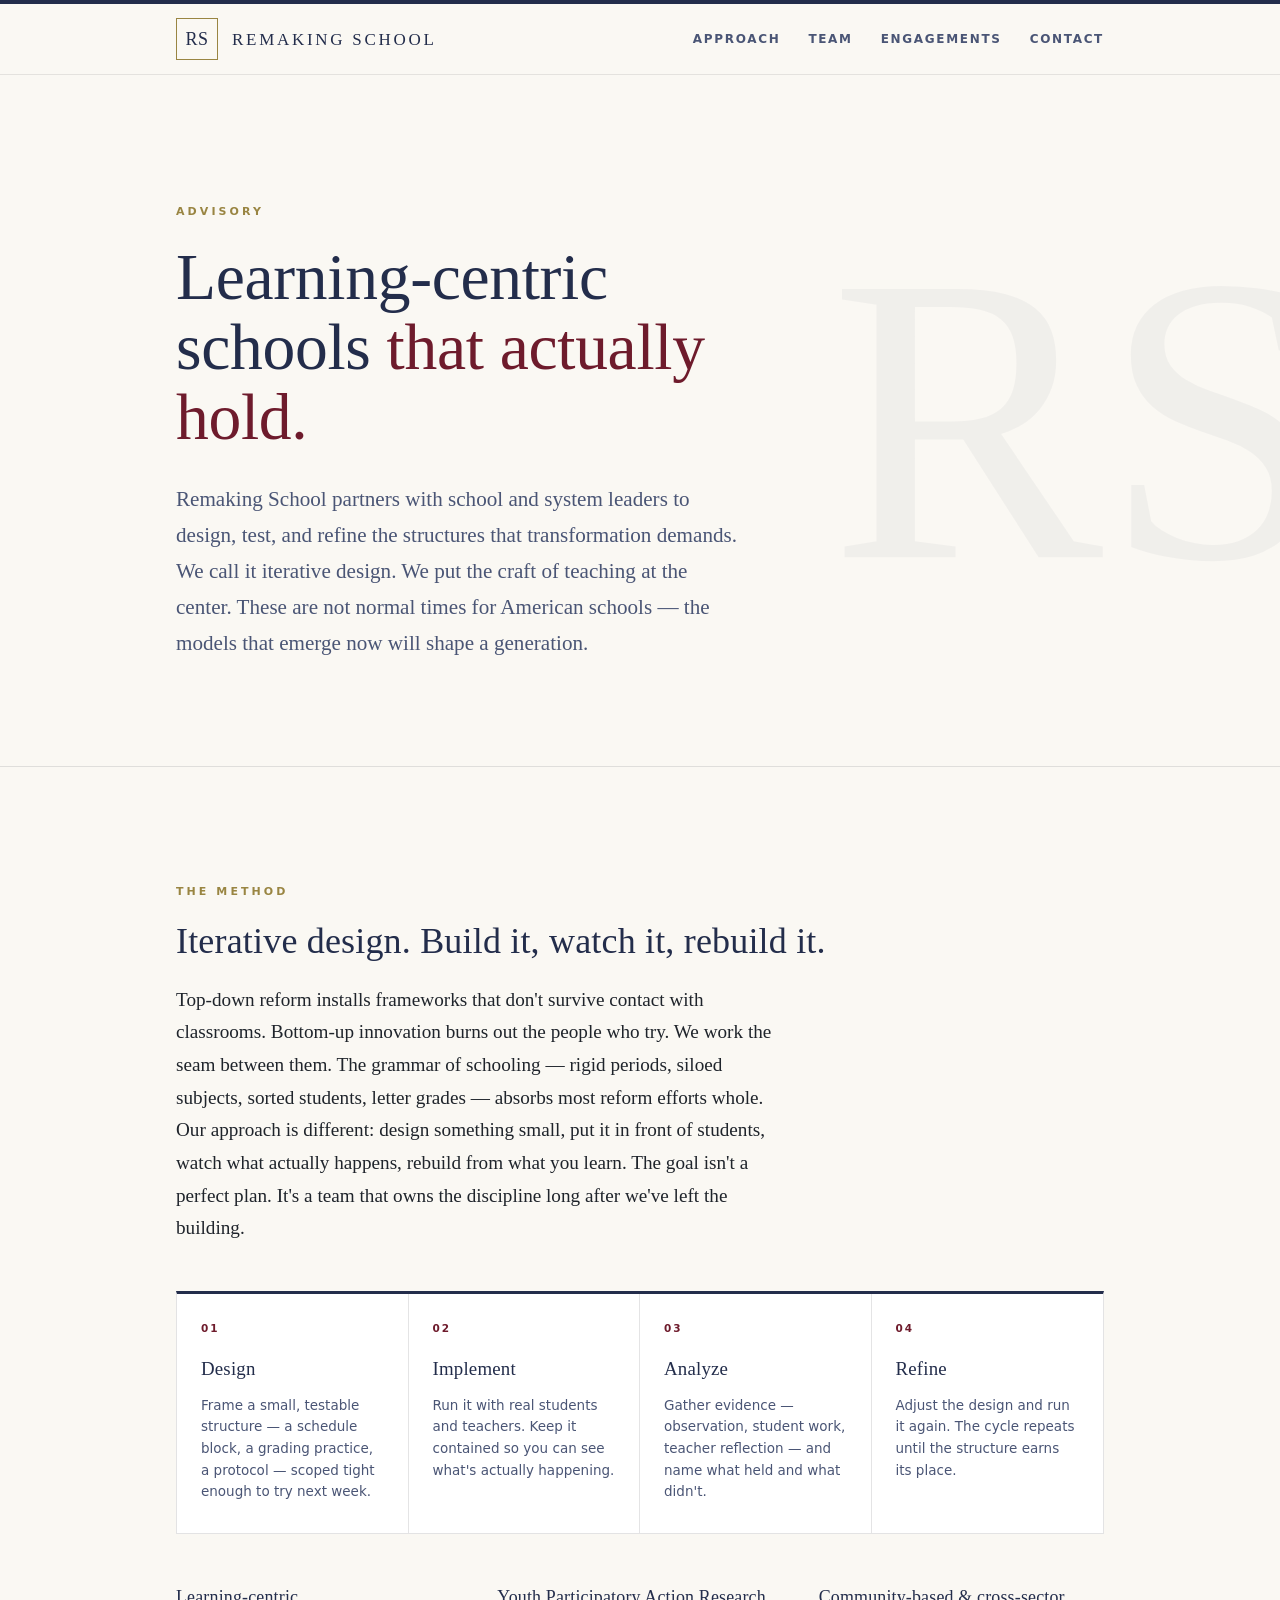
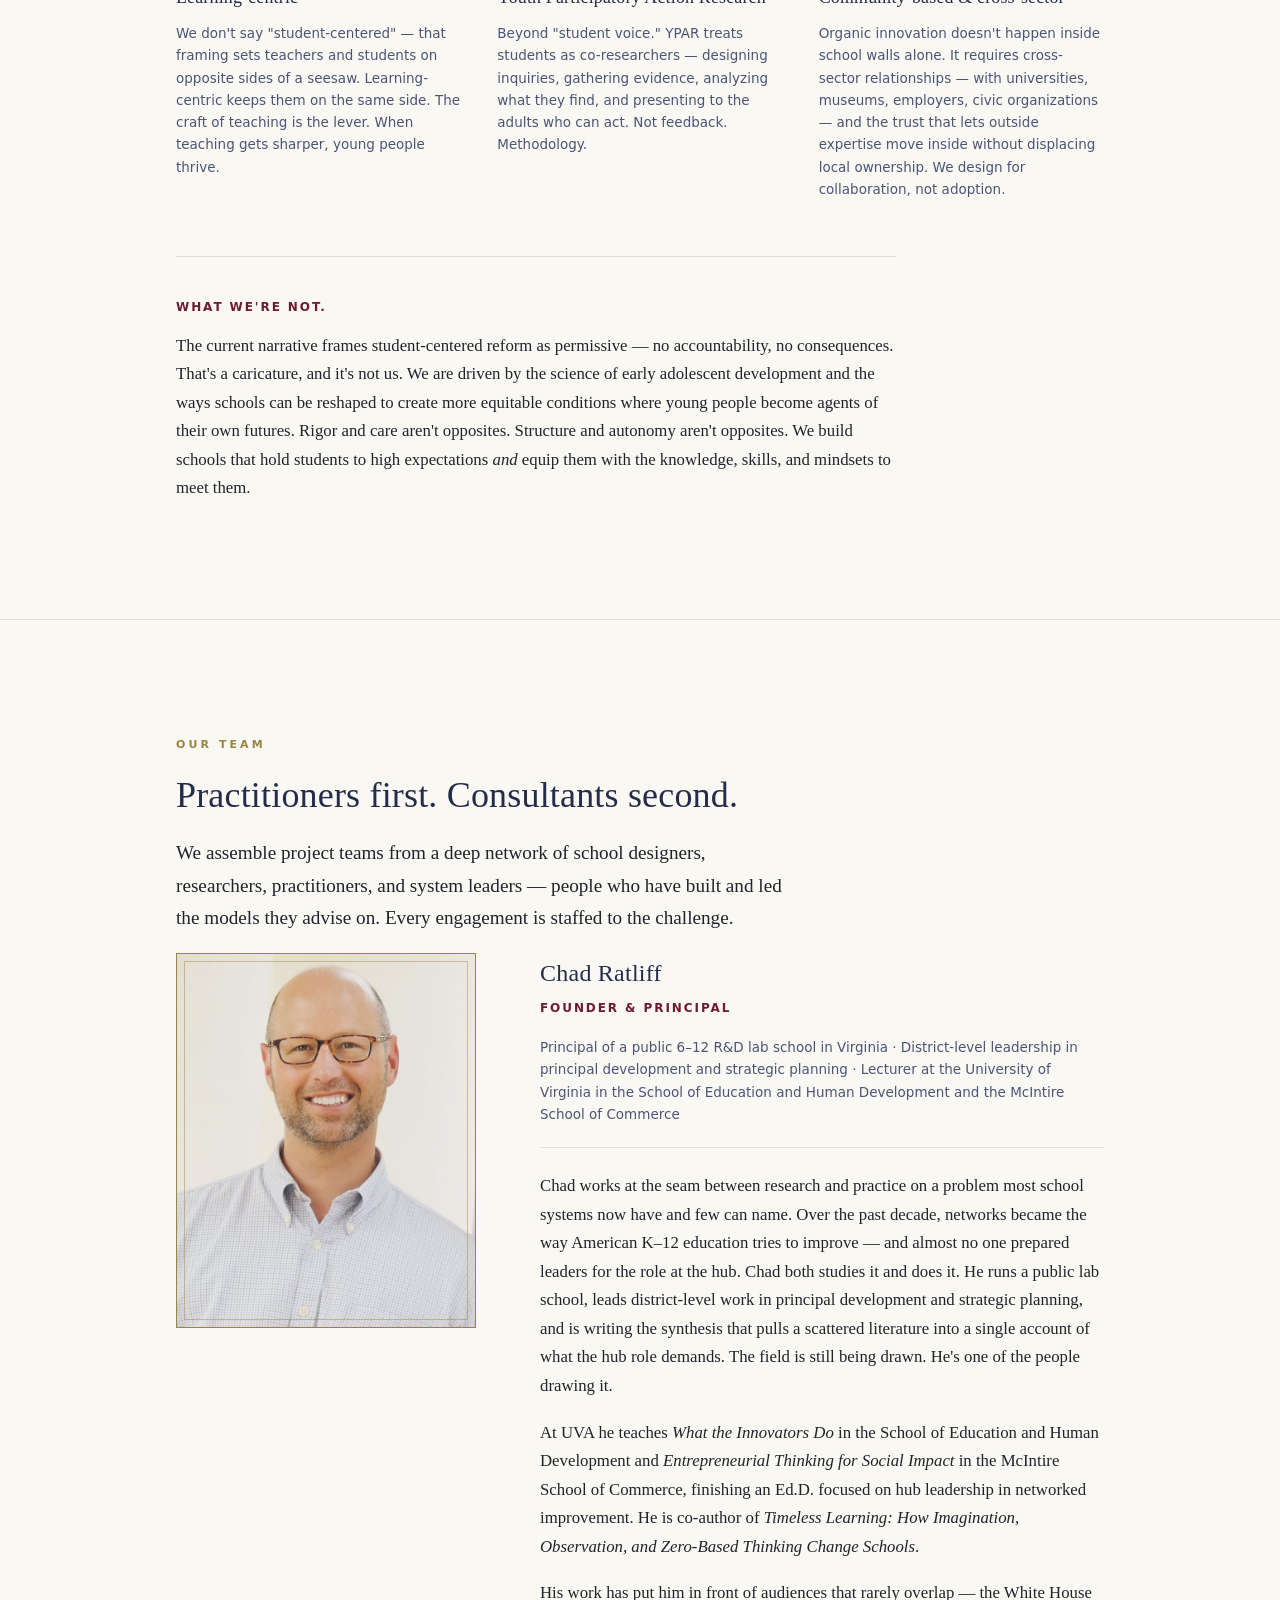
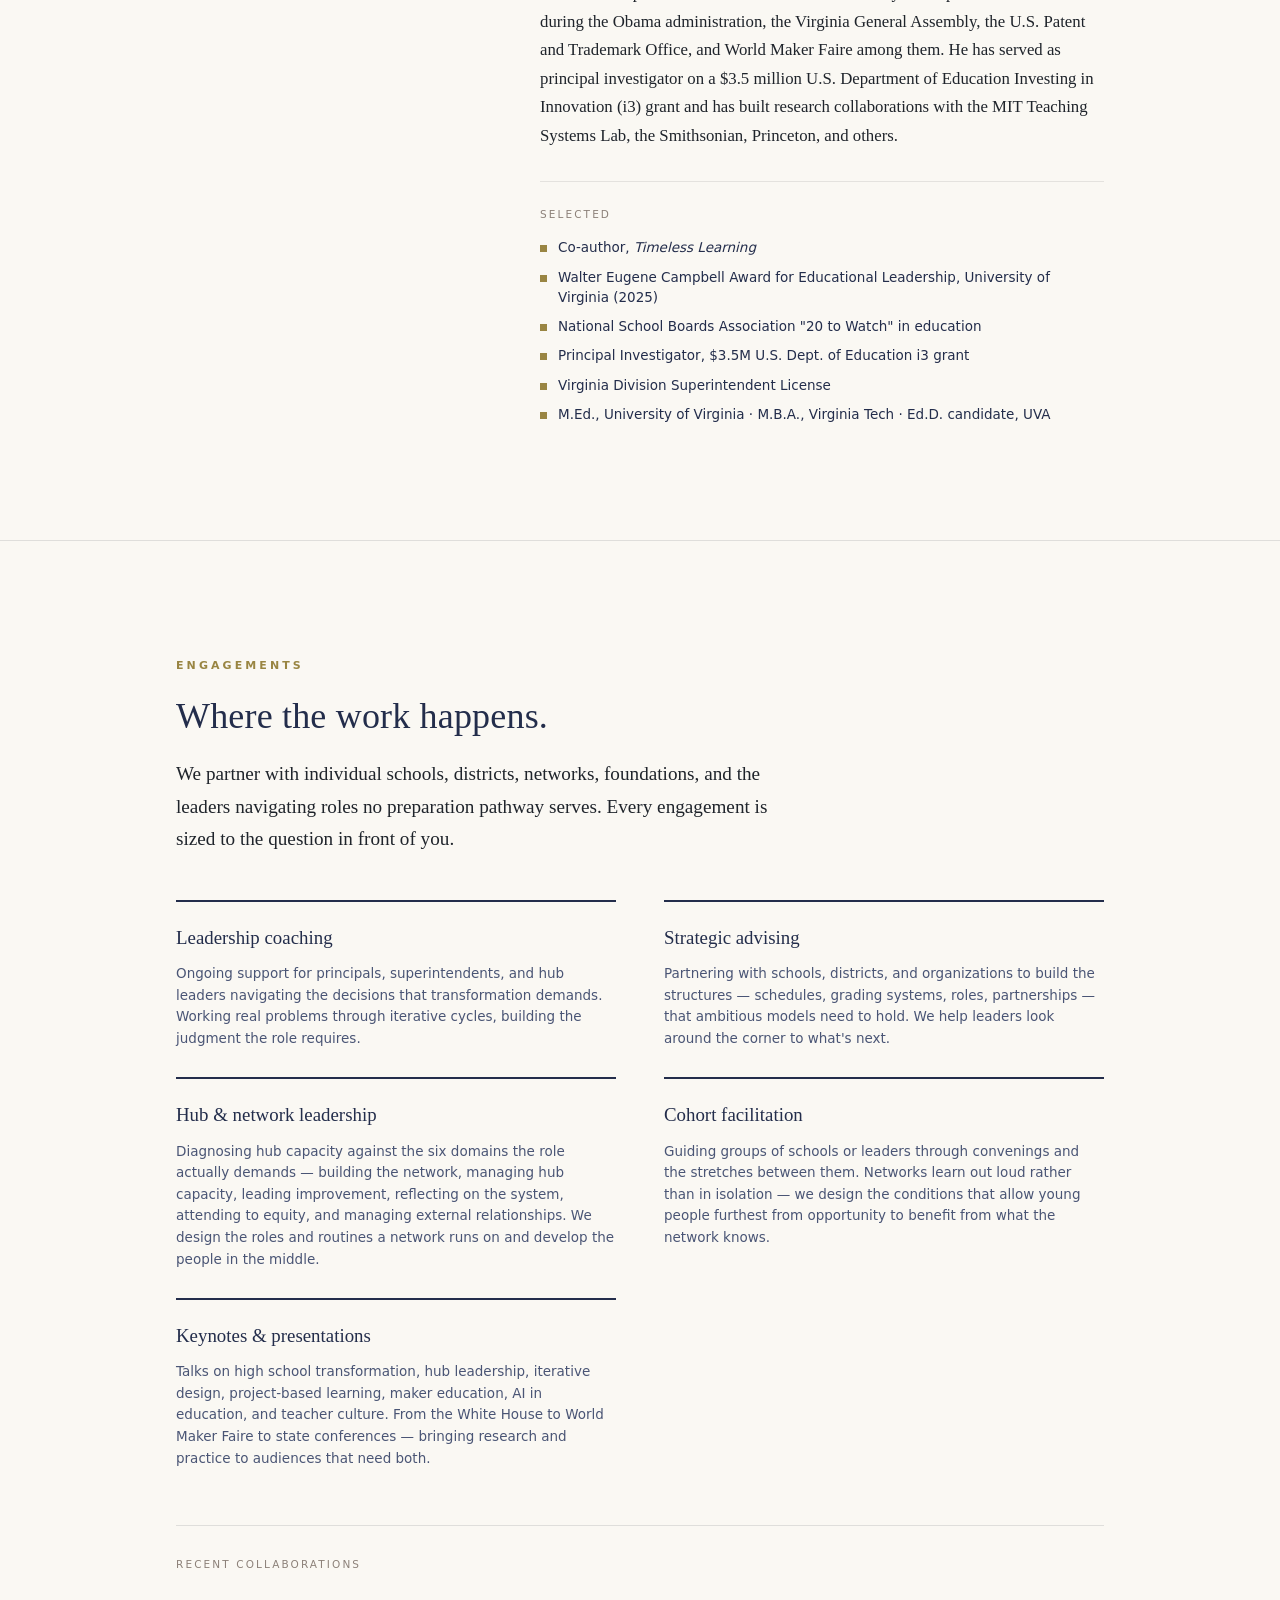
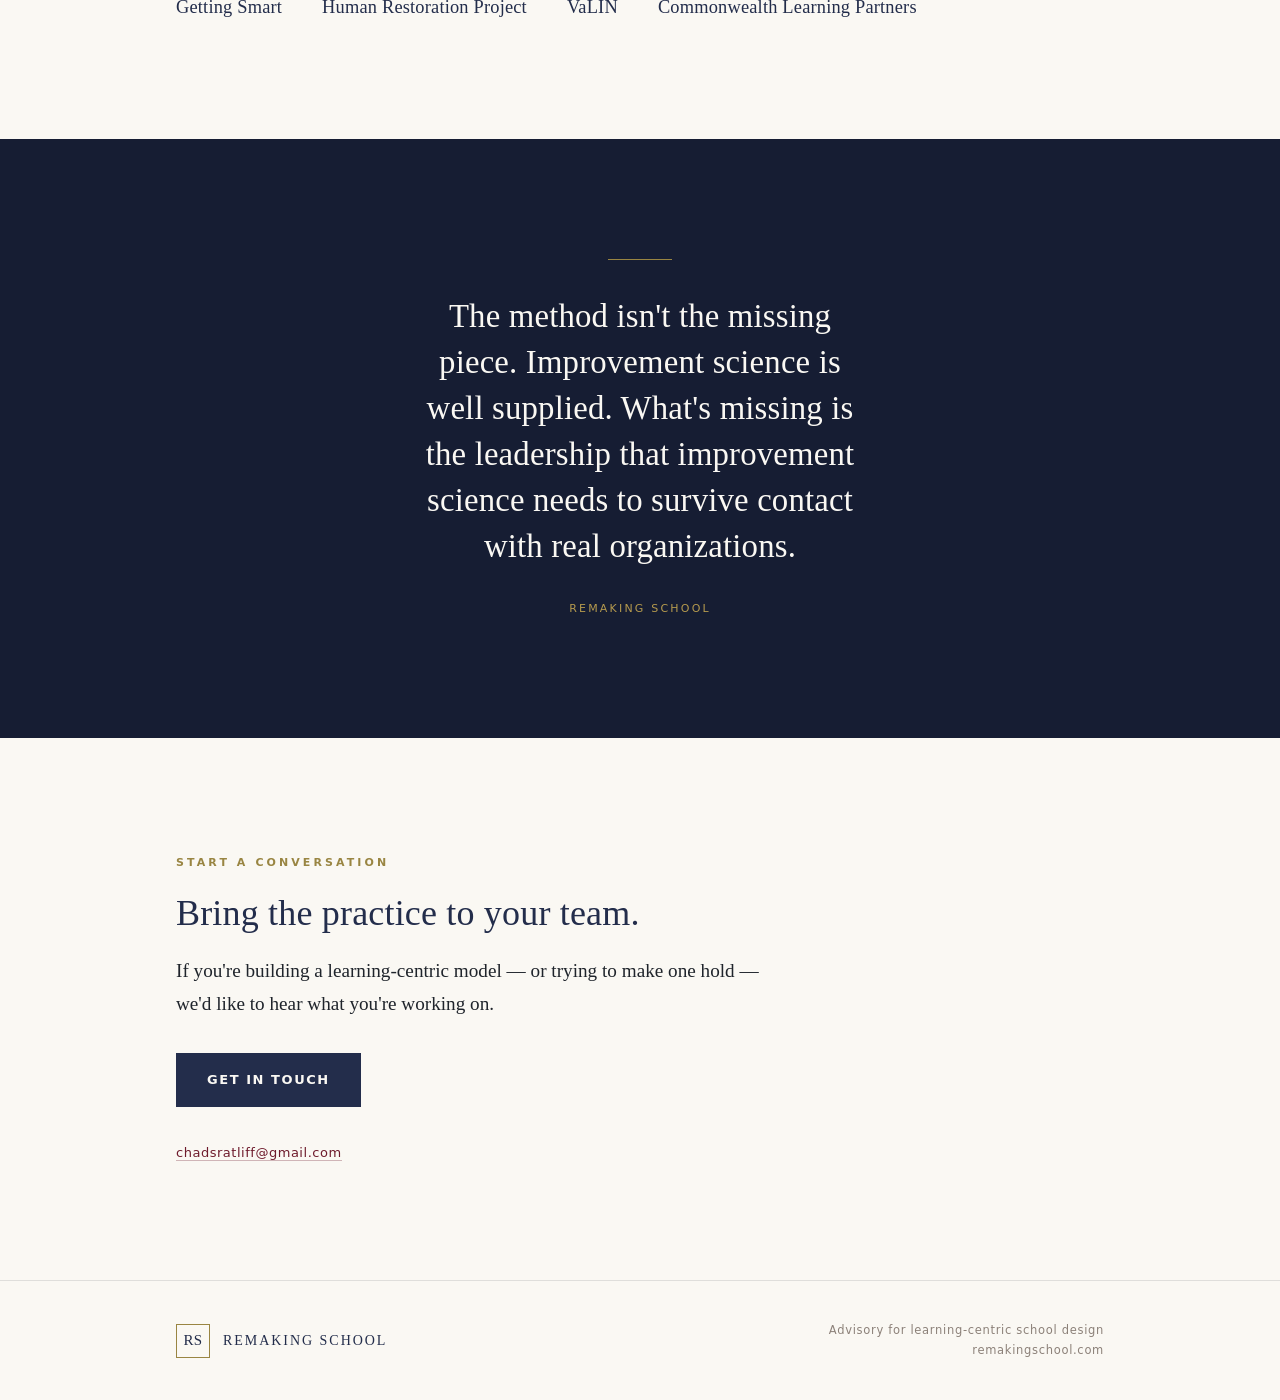
==== index.html @ c365a250 "Add files via upload" ====
<!DOCTYPE html>
<html lang="en">
<head>
<meta charset="UTF-8">
<meta name="viewport" content="width=device-width, initial-scale=1.0">
<title>Remaking School — Advisory for Learning-Centric School Design</title>
<meta name="description" content="Remaking School partners with school and system leaders to design, test, and refine the structures that transformation demands. Founded by Chad Ratliff.">
<link rel="stylesheet" href="styles.css">
</head>
<body>

  <!-- To edit any text on the page, find its section below and change the
       words between the tags. To change colors, fonts, or spacing, open
       styles.css and edit the BRAND TOKENS block at the top. -->

  <div class="topbar"></div>

  <!-- ═══════════ HEADER — logo monogram + nav links ═══════════ -->
  <header class="site-header">
    <div class="header-inner">
      <a class="brand" href="#top" aria-label="Remaking School home">
        <span class="mono" aria-hidden="true">RS</span>
        <span class="brand-name">Remaking School</span>
      </a>
      <nav class="nav" aria-label="Primary">
        <a href="#approach">Approach</a>
        <a href="#team">Team</a>
        <a href="#engagements">Engagements</a>
        <a href="#contact">Contact</a>
      </nav>
    </div>
  </header>

  <main id="top">

    <!-- ═══════════ HERO — headline + opening line ═══════════ -->
    <section class="hero">
      <div class="watermark" aria-hidden="true">RS</div>
      <div class="wrap">
        <p class="eyebrow reveal">Advisory</p>
        <h1 class="hero-headline reveal">Learning-centric schools <em>that actually hold.</em></h1>
        <p class="hero-sub reveal">Remaking School partners with school and system leaders to design, test, and refine the structures that transformation demands. We call it iterative design. We put the craft of teaching at the center. These are not normal times for American schools — the models that emerge now will shape a generation.</p>
      </div>
    </section>

    <!-- ═══════════ APPROACH — the method + the four-phase cycle ═══════════ -->
    <section class="section section--line" id="approach">
      <div class="wrap">
        <p class="eyebrow reveal">The Method</p>
        <h2 class="section-head reveal">Iterative design. Build it, watch it, rebuild it.</h2>
        <p class="lede reveal">Top-down reform installs frameworks that don't survive contact with classrooms. Bottom-up innovation burns out the people who try. We work the seam between them. The grammar of schooling — rigid periods, siloed subjects, sorted students, letter grades — absorbs most reform efforts whole. Our approach is different: design something small, put it in front of students, watch what actually happens, rebuild from what you learn. The goal isn't a perfect plan. It's a team that owns the discipline long after we've left the building.</p>

        <!-- the four phases -->
        <div class="cycle reveal">
          <div class="phase">
            <p class="ord">01</p>
            <h3>Design</h3>
            <p>Frame a small, testable structure — a schedule block, a grading practice, a protocol — scoped tight enough to try next week.</p>
          </div>
          <div class="phase">
            <p class="ord">02</p>
            <h3>Implement</h3>
            <p>Run it with real students and teachers. Keep it contained so you can see what's actually happening.</p>
          </div>
          <div class="phase">
            <p class="ord">03</p>
            <h3>Analyze</h3>
            <p>Gather evidence — observation, student work, teacher reflection — and name what held and what didn't.</p>
          </div>
          <div class="phase">
            <p class="ord">04</p>
            <h3>Refine</h3>
            <p>Adjust the design and run it again. The cycle repeats until the structure earns its place.</p>
          </div>
        </div>

        <!-- principles -->
        <div class="principles reveal">
          <div class="principle">
            <h3>Learning-centric</h3>
            <p>We don't say "student-centered" — that framing sets teachers and students on opposite sides of a seesaw. Learning-centric keeps them on the same side. The craft of teaching is the lever. When teaching gets sharper, young people thrive.</p>
          </div>
          <div class="principle">
            <h3>Youth Participatory Action Research</h3>
            <p>Beyond "student voice." YPAR treats students as co-researchers — designing inquiries, gathering evidence, analyzing what they find, and presenting to the adults who can act. Not feedback. Methodology.</p>
          </div>
          <div class="principle">
            <h3>Community-based &amp; cross-sector</h3>
            <p>Organic innovation doesn't happen inside school walls alone. It requires cross-sector relationships — with universities, museums, employers, civic organizations — and the trust that lets outside expertise move inside without displacing local ownership. We design for collaboration, not adoption.</p>
          </div>
        </div>

        <!-- stance -->
        <div class="stance reveal">
          <p class="stance-head">What we're not.</p>
          <p>The current narrative frames student-centered reform as permissive — no accountability, no consequences. That's a caricature, and it's not us. We are driven by the science of early adolescent development and the ways schools can be reshaped to create more equitable conditions where young people become agents of their own futures. Rigor and care aren't opposites. Structure and autonomy aren't opposites. We build schools that hold students to high expectations <em>and</em> equip them with the knowledge, skills, and mindsets to meet them.</p>
        </div>
      </div>
    </section>

    <!-- ═══════════ TEAM — bio + credentials ═══════════ -->
    <section class="section section--line" id="team">
      <div class="wrap">
        <p class="eyebrow reveal">Our Team</p>
        <h2 class="section-head reveal">Practitioners first. Consultants second.</h2>
        <p class="lede reveal">We assemble project teams from a deep network of school designers, researchers, practitioners, and system leaders — people who have built and led the models they advise on. Every engagement is staffed to the challenge.</p>

        <div class="founder-grid">

          <!-- PORTRAIT: to change the photo, drop a new image in the folder and update the src below -->
          <div class="portrait reveal">
            <img src="chad-ratliff.jpg" alt="Chad Ratliff, founder of Remaking School">
          </div>

          <div class="reveal">
            <h3 class="founder-name">Chad Ratliff</h3>
            <p class="founder-title">Founder &amp; Principal</p>
            <p class="founder-role">Principal of a public 6–12 R&amp;D lab school in Virginia · District-level leadership in principal development and strategic planning · Lecturer at the University of Virginia in the School of Education and Human Development and the McIntire School of Commerce</p>
            <div class="founder-body">
              <p>Chad works at the seam between research and practice on a problem most school systems now have and few can name. Over the past decade, networks became the way American K–12 education tries to improve — and almost no one prepared leaders for the role at the hub. Chad both studies it and does it. He runs a public lab school, leads district-level work in principal development and strategic planning, and is writing the synthesis that pulls a scattered literature into a single account of what the hub role demands. The field is still being drawn. He's one of the people drawing it.</p>
              <p>At UVA he teaches <em>What the Innovators Do</em> in the School of Education and Human Development and <em>Entrepreneurial Thinking for Social Impact</em> in the McIntire School of Commerce, finishing an Ed.D. focused on hub leadership in networked improvement. He is co-author of <em>Timeless Learning: How Imagination, Observation, and Zero-Based Thinking Change Schools</em>.</p>
              <p>His work has put him in front of audiences that rarely overlap — the White House during the Obama administration, the Virginia General Assembly, the U.S. Patent and Trademark Office, and World Maker Faire among them. He has served as principal investigator on a $3.5 million U.S. Department of Education Investing in Innovation (i3) grant and has built research collaborations with the MIT Teaching Systems Lab, the Smithsonian, Princeton, and others.</p>
            </div>
            <div class="honors">
              <p class="hlabel">Selected</p>
              <ul>
                <li>Co-author, <em>Timeless Learning</em></li>
                <li>Walter Eugene Campbell Award for Educational Leadership, University of Virginia (2025)</li>
                <li>National School Boards Association "20 to Watch" in education</li>
                <li>Principal Investigator, $3.5M U.S. Dept. of Education i3 grant</li>
                <li>Virginia Division Superintendent License</li>
                <li>M.Ed., University of Virginia · M.B.A., Virginia Tech · Ed.D. candidate, UVA</li>
              </ul>
            </div>
          </div>
        </div>
      </div>
    </section>

    <!-- ═══════════ ENGAGEMENTS — kinds of work + partner names ═══════════ -->
    <section class="section section--line" id="engagements">
      <div class="wrap">
        <p class="eyebrow reveal">Engagements</p>
        <h2 class="section-head reveal">Where the work happens.</h2>
        <p class="lede reveal">We partner with individual schools, districts, networks, foundations, and the leaders navigating roles no preparation pathway serves. Every engagement is sized to the question in front of you.</p>

        <div class="engage-grid reveal">
          <div class="eng-card">
            <h3>Leadership coaching</h3>
            <p>Ongoing support for principals, superintendents, and hub leaders navigating the decisions that transformation demands. Working real problems through iterative cycles, building the judgment the role requires.</p>
          </div>
          <div class="eng-card">
            <h3>Strategic advising</h3>
            <p>Partnering with schools, districts, and organizations to build the structures — schedules, grading systems, roles, partnerships — that ambitious models need to hold. We help leaders look around the corner to what's next.</p>
          </div>
          <div class="eng-card">
            <h3>Hub &amp; network leadership</h3>
            <p>Diagnosing hub capacity against the six domains the role actually demands — building the network, managing hub capacity, leading improvement, reflecting on the system, attending to equity, and managing external relationships. We design the roles and routines a network runs on and develop the people in the middle.</p>
          </div>
          <div class="eng-card">
            <h3>Cohort facilitation</h3>
            <p>Guiding groups of schools or leaders through convenings and the stretches between them. Networks learn out loud rather than in isolation — we design the conditions that allow young people furthest from opportunity to benefit from what the network knows.</p>
          </div>
          <div class="eng-card">
            <h3>Keynotes &amp; presentations</h3>
            <p>Talks on high school transformation, hub leadership, iterative design, project-based learning, maker education, AI in education, and teacher culture. From the White House to World Maker Faire to state conferences — bringing research and practice to audiences that need both.</p>
          </div>
        </div>

        <!-- PARTNERS: add or remove names here. Confirm clients are OK being listed publicly. -->
        <div class="partners reveal">
          <p class="plabel">Recent collaborations</p>
          <div class="partner-list">
            <span>Getting Smart</span>
            <span>Human Restoration Project</span>
            <span>VaLIN</span>
            <span>Commonwealth Learning Partners</span>
          </div>
        </div>
      </div>
    </section>

    <!-- ═══════════ QUOTE BAND — single line of emphasis ═══════════ -->
    <section class="band">
      <div class="wrap">
        <div class="qrule reveal" aria-hidden="true"></div>
        <blockquote class="reveal">The method isn't the missing piece. Improvement science is well supplied. What's missing is the leadership that improvement science needs to survive contact with real organizations.</blockquote>
        <cite class="reveal">Remaking School</cite>
      </div>
    </section>

    <!-- ═══════════ CONTACT — invitation + email ═══════════ -->
    <section class="section" id="contact">
      <div class="wrap">
        <div class="contact-inner">
          <p class="eyebrow reveal">Start a conversation</p>
          <h2 class="section-head reveal">Bring the practice to your team.</h2>
          <p class="lede reveal">If you're building a learning-centric model — or trying to make one hold — we'd like to hear what you're working on.</p>
          <a class="btn reveal" href="mailto:chadsratliff@gmail.com?subject=Remaking%20School%20—%20Inquiry">Get in touch</a>
          <p class="contact-meta reveal">
            <a href="mailto:chadsratliff@gmail.com">chadsratliff@gmail.com</a>
          </p>
        </div>
      </div>
    </section>

  </main>

  <!-- ═══════════ FOOTER ═══════════ -->
  <footer class="site-footer">
    <div class="footer-inner">
      <div class="footer-brand">
        <span class="mono" aria-hidden="true">RS</span>
        <span class="fn">Remaking School</span>
      </div>
      <p class="footer-meta">
        Advisory for learning-centric school design<br>
        remakingschool.com
      </p>
    </div>
  </footer>

  <!-- scroll-reveal animation; safe to leave alone -->
  <script>
    document.documentElement.classList.add('js');
    (function(){
      var els = document.querySelectorAll('.reveal');
      if(!('IntersectionObserver' in window)){
        els.forEach(function(el){el.classList.add('is-visible');});
        return;
      }
      var io = new IntersectionObserver(function(entries){
        entries.forEach(function(e){
          if(e.isIntersecting){ e.target.classList.add('is-visible'); io.unobserve(e.target); }
        });
      }, {rootMargin:'0px 0px -8% 0px', threshold:0.1});
      els.forEach(function(el){io.observe(el);});
    })();
  </script>

</body>
</html>
---- styles.css ----
/* ════════════════════════════════════════════════════════════════
   REMAKING SCHOOL — STYLES
   ════════════════════════════════════════════════════════════════

   HOW THIS FILE WORKS
   The block right below (:root) holds every color, typeface, and key
   spacing value the site uses — each defined exactly once. Change a
   value here and it updates everywhere automatically. You almost never
   need to touch anything below the token block to restyle the site.

   These values are lifted directly from your brand palette document.
   v4 — Navy-led palette with maroon accents
   ════════════════════════════════════════════════════════════════ */

/* ▼▼▼  BRAND TOKENS — EDIT HERE TO RESTYLE THE WHOLE SITE  ▼▼▼ */
:root{
  /* ---- The two anchors (Navy leads, Maroon accents) ---- */
  --navy:#232D4B;          /* Jefferson Navy — primary: headings, buttons, key UI */
  --navy-900:#161D33;      /* darkest navy — quote band background */
  --navy-700:#2D3A5C;
  --navy-400:#4A5575;      /* softer navy — body-adjacent text */
  --navy-mist:#C8CBD2;

  --maroon:#6E1B2C;        /* Heritage Maroon — accent hits */
  --maroon-900:#4E1320;
  --maroon-500:#8C2A3C;
  --maroon-wash:#F0E2E3;

  /* ---- Ground & ink ---- */
  --cream:#FAF8F3;         /* page background — warmer than before */
  --cream-deep:#F3EEE2;    /* portrait frame fill, deeper panels */
  --ink:#1F242B;           /* body text */

  /* ---- Accents (use sparingly) ---- */
  --gold:#998542;          /* hairlines, eyebrows, rules, borders — never body text */
  --gold-bright:#B59A4E;

  /* ---- Neutrals ---- */
  --mortar:#8C8179;        /* small labels, captions */
  --slate:#8996A0;

  /* ---- Type ---- */
  --serif:"Hoefler Text",Georgia,"Garamond","Times New Roman",serif;
  --sans:-apple-system,BlinkMacSystemFont,"Segoe UI",system-ui,sans-serif;

  /* ---- Layout dials ---- */
  --maxw:1040px;                  /* max content width */
  --pad-x:clamp(22px,6vw,56px);   /* left/right page margins */
  --pad-y:clamp(60px,10vw,116px); /* vertical space between sections */
}
/* ▲▲▲  END BRAND TOKENS — everything below is layout & detail  ▲▲▲ */


/* ---------- base ---------- */
*{box-sizing:border-box;}
html{-webkit-font-smoothing:antialiased;scroll-behavior:smooth;}
body{
  margin:0;
  background:var(--cream);
  color:var(--ink);
  font-family:var(--serif);
  line-height:1.7;
  font-size:17px;
}
a{color:inherit;}

/* ---------- shared type devices ---------- */
.eyebrow{
  font-family:var(--sans);
  font-size:11px;
  letter-spacing:.28em;
  text-transform:uppercase;
  color:var(--gold);
  font-weight:600;
  margin:0 0 20px;
}
.section-head{
  font-weight:500;
  font-size:clamp(1.6rem,3.4vw,2.25rem);
  line-height:1.12;
  letter-spacing:.005em;
  margin:0 0 22px;
  color:var(--navy);
}
.lede{
  font-size:clamp(1.06rem,1.7vw,1.2rem);
  color:var(--ink);
  max-width:64ch;
  margin:0 0 18px;
}
p{margin:0 0 18px;}
p:last-child{margin-bottom:0;}

.wrap{max-width:var(--maxw);margin:0 auto;padding-left:var(--pad-x);padding-right:var(--pad-x);}

/* ---------- header ---------- */
.topbar{height:4px;background:var(--navy);}
.site-header{
  position:sticky;top:0;z-index:50;
  background:rgba(250,248,243,.92);
  backdrop-filter:saturate(140%) blur(6px);
  border-bottom:1px solid rgba(31,36,43,.10);
}
.header-inner{
  max-width:var(--maxw);margin:0 auto;
  padding:14px var(--pad-x);
  display:flex;align-items:center;justify-content:space-between;gap:20px;
}
.brand{display:flex;align-items:center;gap:14px;text-decoration:none;}
.mono{
  width:42px;height:42px;flex:none;
  border:1.3px solid var(--gold);
  display:flex;align-items:center;justify-content:center;
  font-family:var(--serif);font-size:18px;font-weight:500;letter-spacing:.03em;color:var(--navy);
}
.brand-name{
  font-family:var(--serif);
  font-size:17px;font-weight:500;letter-spacing:.16em;text-transform:uppercase;color:var(--navy);
  line-height:1;
}
.nav{display:flex;gap:28px;align-items:center;}
.nav a{
  font-family:var(--sans);font-size:12px;letter-spacing:.14em;text-transform:uppercase;
  color:var(--navy-400);text-decoration:none;font-weight:600;
  padding:6px 0;position:relative;transition:color .2s ease;
}
.nav a::after{
  content:"";position:absolute;left:0;right:100%;bottom:0;height:1px;background:var(--gold);
  transition:right .25s ease;
}
.nav a:hover{color:var(--maroon);}
.nav a:hover::after{right:0;}
.nav a:focus-visible{outline:2px solid var(--gold);outline-offset:4px;}

/* ---------- hero ---------- */
.hero{position:relative;overflow:hidden;}
.hero .wrap{padding-top:clamp(64px,11vw,128px);padding-bottom:clamp(56px,9vw,104px);position:relative;z-index:2;}
.hero-headline{
  font-weight:500;
  font-size:clamp(2.3rem,6vw,4.1rem);
  line-height:1.07;
  letter-spacing:-.005em;
  color:var(--navy);
  margin:0 0 30px;
  max-width:18ch;
}
.hero-headline em{font-style:normal;color:var(--maroon);}
.hero-sub{
  font-size:clamp(1.1rem,1.9vw,1.32rem);
  color:var(--navy-400);
  max-width:54ch;
  margin:0;
}
.watermark{
  position:absolute;right:-4%;top:50%;transform:translateY(-50%);
  font-family:var(--serif);font-weight:500;
  font-size:clamp(18rem,32vw,30rem);line-height:1;
  color:var(--navy);opacity:.04;z-index:1;pointer-events:none;user-select:none;
}

/* ---------- generic section ---------- */
.section{padding-top:var(--pad-y);padding-bottom:var(--pad-y);}
.section--line{border-top:1px solid rgba(31,36,43,.12);}

/* ---------- approach / cycle ---------- */
.cycle{
  display:grid;grid-template-columns:repeat(4,1fr);gap:0;
  margin-top:46px;border:1px solid rgba(31,36,43,.12);border-top:3px solid var(--navy);
  background:#fff;
}
.phase{
  padding:26px 24px 30px;position:relative;
  border-right:1px solid rgba(31,36,43,.12);
}
.phase:last-child{border-right:0;}
.phase .ord{
  font-family:var(--sans);font-size:10.5px;letter-spacing:.18em;color:var(--maroon);font-weight:700;
  margin:0 0 16px;text-transform:uppercase;
}
.phase h3{
  font-family:var(--serif);font-weight:500;font-size:1.18rem;color:var(--navy);margin:0 0 10px;letter-spacing:.01em;
}
.phase p{font-family:var(--sans);font-size:13.5px;line-height:1.6;color:var(--navy-400);margin:0;}

/* ---------- principles ---------- */
.principles{display:grid;grid-template-columns:repeat(3,1fr);gap:32px 36px;margin-top:48px;}
.principle h3{font-family:var(--serif);font-weight:500;font-size:1.12rem;color:var(--navy);margin:0 0 10px;letter-spacing:.01em;}
.principle p{font-family:var(--sans);font-size:13.5px;line-height:1.65;color:var(--navy-400);margin:0;}

/* ---------- stance ---------- */
.stance{margin-top:56px;padding-top:40px;border-top:1px solid rgba(31,36,43,.12);max-width:720px;}
.stance-head{font-family:var(--sans);font-size:12px;letter-spacing:.16em;text-transform:uppercase;color:var(--maroon);font-weight:600;margin:0 0 14px;}
.stance p:last-child{font-size:1.05rem;line-height:1.7;color:var(--ink);margin:0;}

/* ---------- team / founder ---------- */
.founder-grid{display:grid;grid-template-columns:300px 1fr;gap:clamp(32px,5vw,64px);align-items:start;margin-top:8px;}
.portrait{
  border:1px solid var(--gold);background:var(--cream-deep);
  aspect-ratio:4/5;position:relative;overflow:hidden;
}
.portrait img{position:absolute;inset:0;width:100%;height:100%;object-fit:cover;display:block;}
.portrait::after{content:"";position:absolute;inset:7px;border:1px solid rgba(153,133,66,.45);pointer-events:none;}
.founder-name{font-family:var(--serif);font-weight:500;font-size:1.5rem;color:var(--navy);margin:0 0 4px;letter-spacing:.01em;}
.founder-title{font-family:var(--sans);font-size:12px;letter-spacing:.16em;text-transform:uppercase;color:var(--maroon);font-weight:600;margin:0 0 18px;}
.founder-role{
  font-family:var(--sans);font-size:13.5px;line-height:1.65;color:var(--navy-400);
  margin:0 0 24px;padding-bottom:22px;border-bottom:1px solid rgba(31,36,43,.10);
}
.founder-body p{font-size:1.05rem;}
.honors{margin-top:30px;padding-top:24px;border-top:1px solid rgba(31,36,43,.10);}
.honors .hlabel{
  font-family:var(--sans);font-size:10.5px;letter-spacing:.2em;text-transform:uppercase;color:var(--mortar);
  margin:0 0 14px;
}
.honors ul{list-style:none;margin:0;padding:0;display:grid;gap:9px;}
.honors li{
  font-family:var(--sans);font-size:13.5px;line-height:1.5;color:var(--navy);
  padding-left:18px;position:relative;
}
.honors li::before{content:"";position:absolute;left:0;top:8px;width:7px;height:7px;background:var(--gold);}

/* ---------- engagements ---------- */
.engage-grid{display:grid;grid-template-columns:repeat(2,1fr);gap:28px 48px;margin-top:44px;}
.eng-card{border-top:2px solid var(--navy);padding:20px 0 0;}
.eng-card h3{font-family:var(--serif);font-weight:500;font-size:1.18rem;color:var(--navy);margin:0 0 9px;}
.eng-card p{font-family:var(--sans);font-size:13.5px;line-height:1.6;color:var(--navy-400);margin:0;}
.partners{margin-top:56px;padding-top:30px;border-top:1px solid rgba(31,36,43,.12);}
.partners .plabel{
  font-family:var(--sans);font-size:10.5px;letter-spacing:.2em;text-transform:uppercase;color:var(--mortar);
  margin:0 0 18px;
}
.partner-list{display:flex;flex-wrap:wrap;gap:14px 40px;align-items:baseline;}
.partner-list span{
  font-family:var(--serif);font-size:1.15rem;font-weight:500;color:var(--navy);letter-spacing:.01em;
}

/* ---------- quote band ---------- */
.band{background:var(--navy-900);color:var(--cream);}
.band .wrap{padding-top:clamp(72px,10vw,120px);padding-bottom:clamp(72px,10vw,120px);text-align:center;}
.band .qrule{width:64px;height:1px;background:var(--gold);margin:0 auto 34px;opacity:.9;}
.band blockquote{
  margin:0;font-family:var(--serif);font-weight:500;
  font-size:clamp(1.45rem,3.2vw,2.05rem);line-height:1.4;letter-spacing:.005em;
  max-width:28ch;margin-left:auto;margin-right:auto;
}
.band cite{
  display:block;margin-top:30px;font-family:var(--sans);font-style:normal;
  font-size:11px;letter-spacing:.2em;text-transform:uppercase;color:var(--gold-bright);
}

/* ---------- contact ---------- */
.contact-inner{max-width:660px;}
.btn{
  display:inline-block;margin-top:14px;
  font-family:var(--sans);font-size:13px;letter-spacing:.12em;text-transform:uppercase;font-weight:600;
  color:var(--cream);background:var(--navy);text-decoration:none;
  padding:15px 30px;border:1px solid var(--navy);
  transition:background .2s ease,color .2s ease;
}
.btn:hover{background:var(--maroon);border-color:var(--maroon);}
.btn:focus-visible{outline:2px solid var(--gold);outline-offset:4px;}
.contact-meta{
  font-family:var(--sans);font-size:13px;letter-spacing:.04em;color:var(--navy-400);
  margin-top:34px;line-height:1.8;
}
.contact-meta a{color:var(--maroon);text-decoration:none;border-bottom:1px solid rgba(110,27,44,.3);}
.contact-meta a:hover{border-bottom-color:var(--maroon);}

/* ---------- footer ---------- */
.site-footer{border-top:1px solid rgba(31,36,43,.12);}
.footer-inner{
  max-width:var(--maxw);margin:0 auto;padding:40px var(--pad-x);
  display:flex;align-items:center;justify-content:space-between;gap:20px;flex-wrap:wrap;
}
.footer-brand{display:flex;align-items:center;gap:13px;}
.footer-brand .mono{width:34px;height:34px;font-size:15px;}
.footer-brand .fn{font-family:var(--serif);font-size:14px;letter-spacing:.14em;text-transform:uppercase;color:var(--navy);}
.footer-meta{font-family:var(--sans);font-size:11.5px;letter-spacing:.06em;color:var(--mortar);line-height:1.7;text-align:right;}

/* ---------- reveal-on-scroll animation ---------- */
.js .reveal{opacity:0;transform:translateY(18px);transition:opacity .7s ease,transform .7s ease;}
.js .reveal.is-visible{opacity:1;transform:none;}

/* ---------- responsive ---------- */
@media (max-width:860px){
  .founder-grid{grid-template-columns:1fr;}
  .portrait{max-width:280px;}
  .engage-grid{grid-template-columns:1fr;gap:0;}
  .eng-card{border-top:0;border-bottom:1px solid rgba(31,36,43,.12);padding:22px 0;}
  .eng-card:first-child{border-top:2px solid var(--navy);}
  .cycle{grid-template-columns:1fr 1fr;}
  .phase:nth-child(2){border-right:0;}
  .phase:nth-child(1),.phase:nth-child(2){border-bottom:1px solid rgba(31,36,43,.12);}
  .principles{grid-template-columns:1fr;gap:28px;}
}
@media (max-width:600px){
  body{font-size:16px;}
  .nav{display:none;}
  .cycle{grid-template-columns:1fr;}
  .phase{border-right:0;border-bottom:1px solid rgba(31,36,43,.12);}
  .phase:last-child{border-bottom:0;}
  .footer-inner{flex-direction:column;align-items:flex-start;}
  .footer-meta{text-align:left;}
  .watermark{display:none;}
}

@media (prefers-reduced-motion:reduce){
  html{scroll-behavior:auto;}
  .js .reveal{opacity:1;transform:none;transition:none;}
  .nav a::after{transition:none;}
}
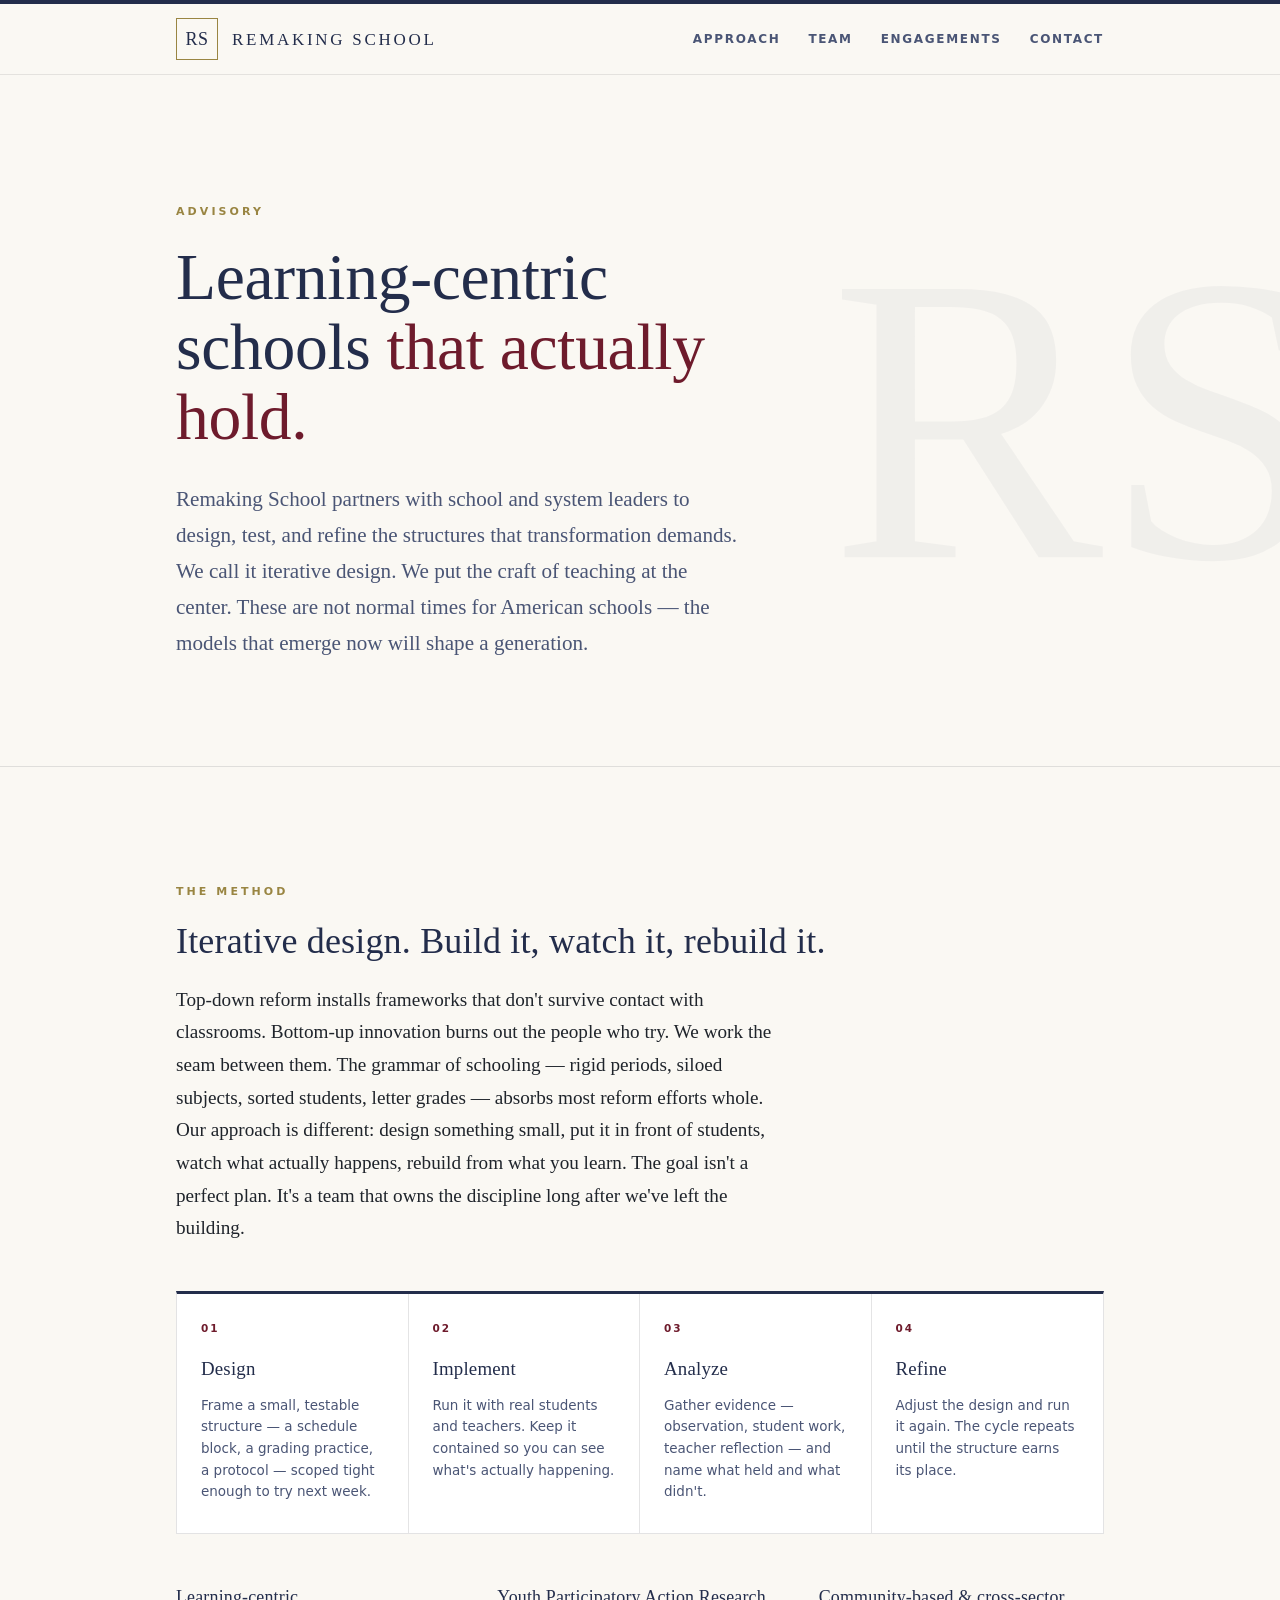
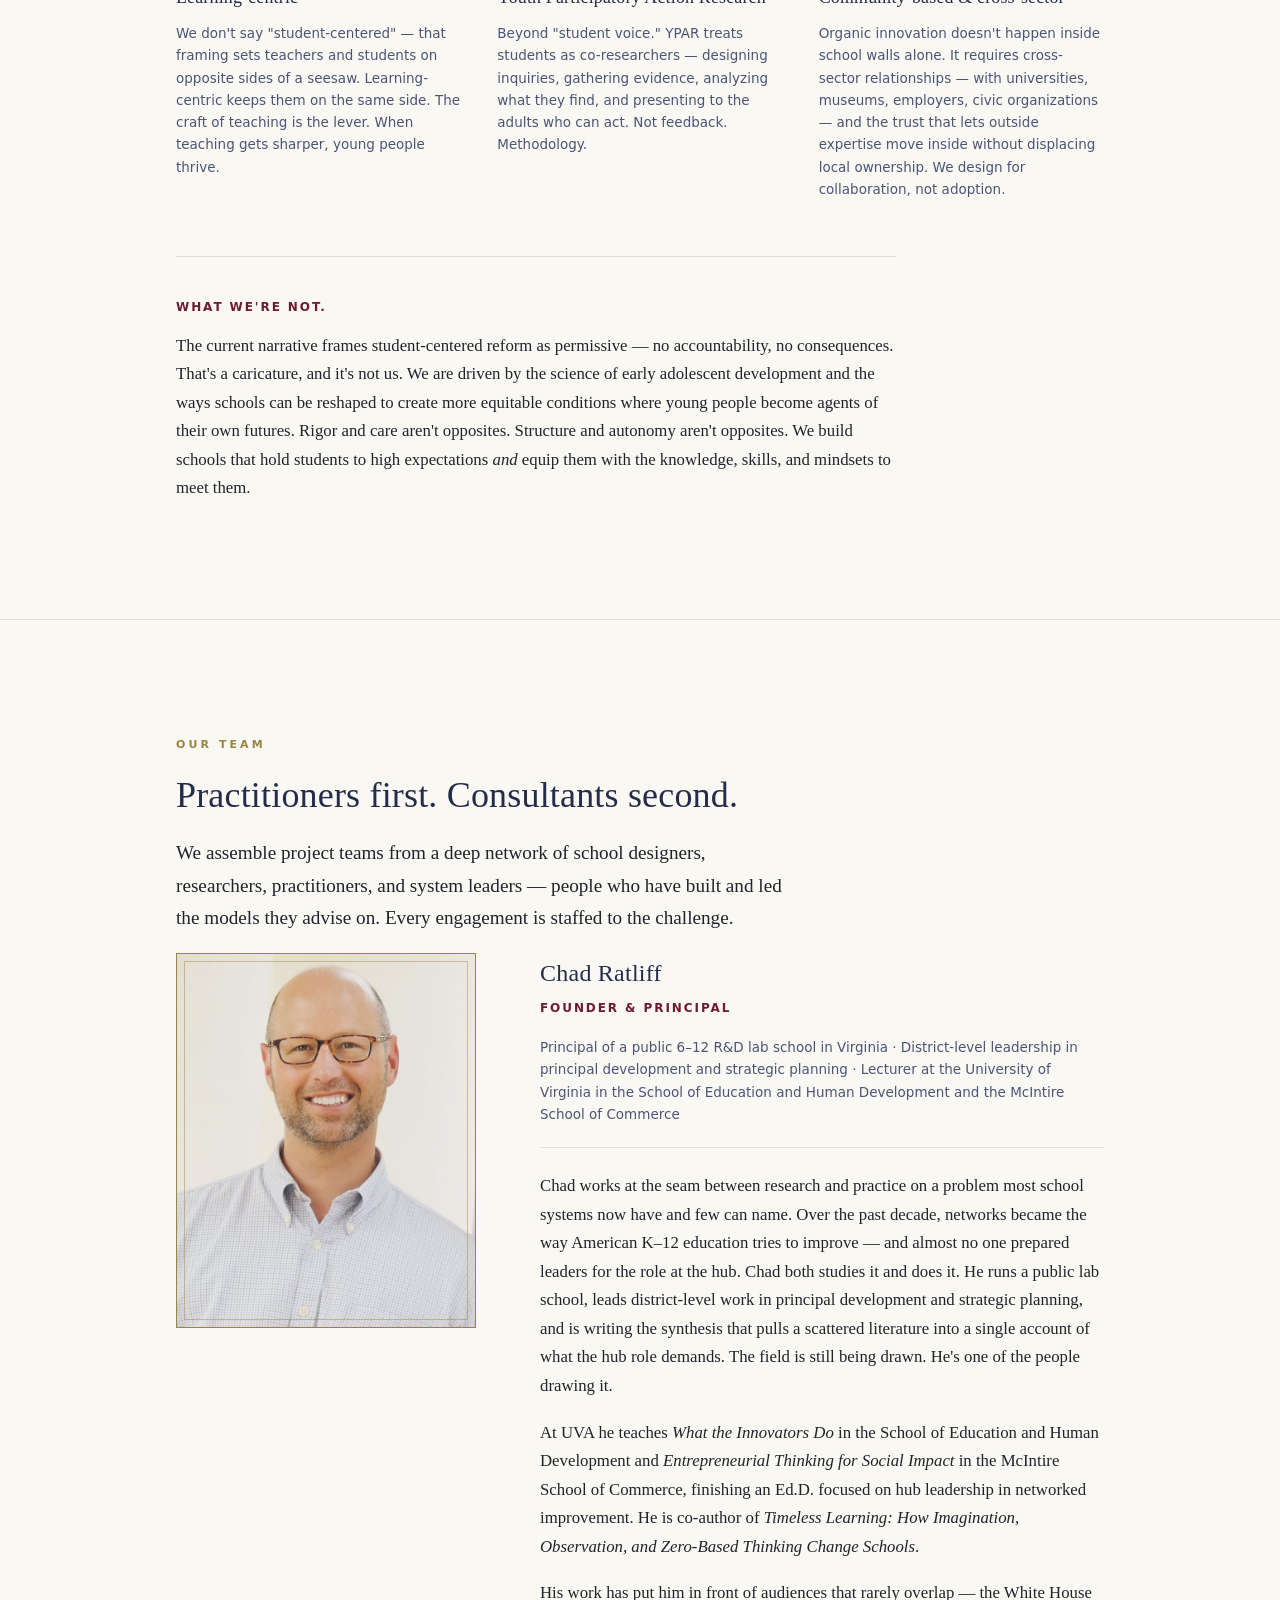
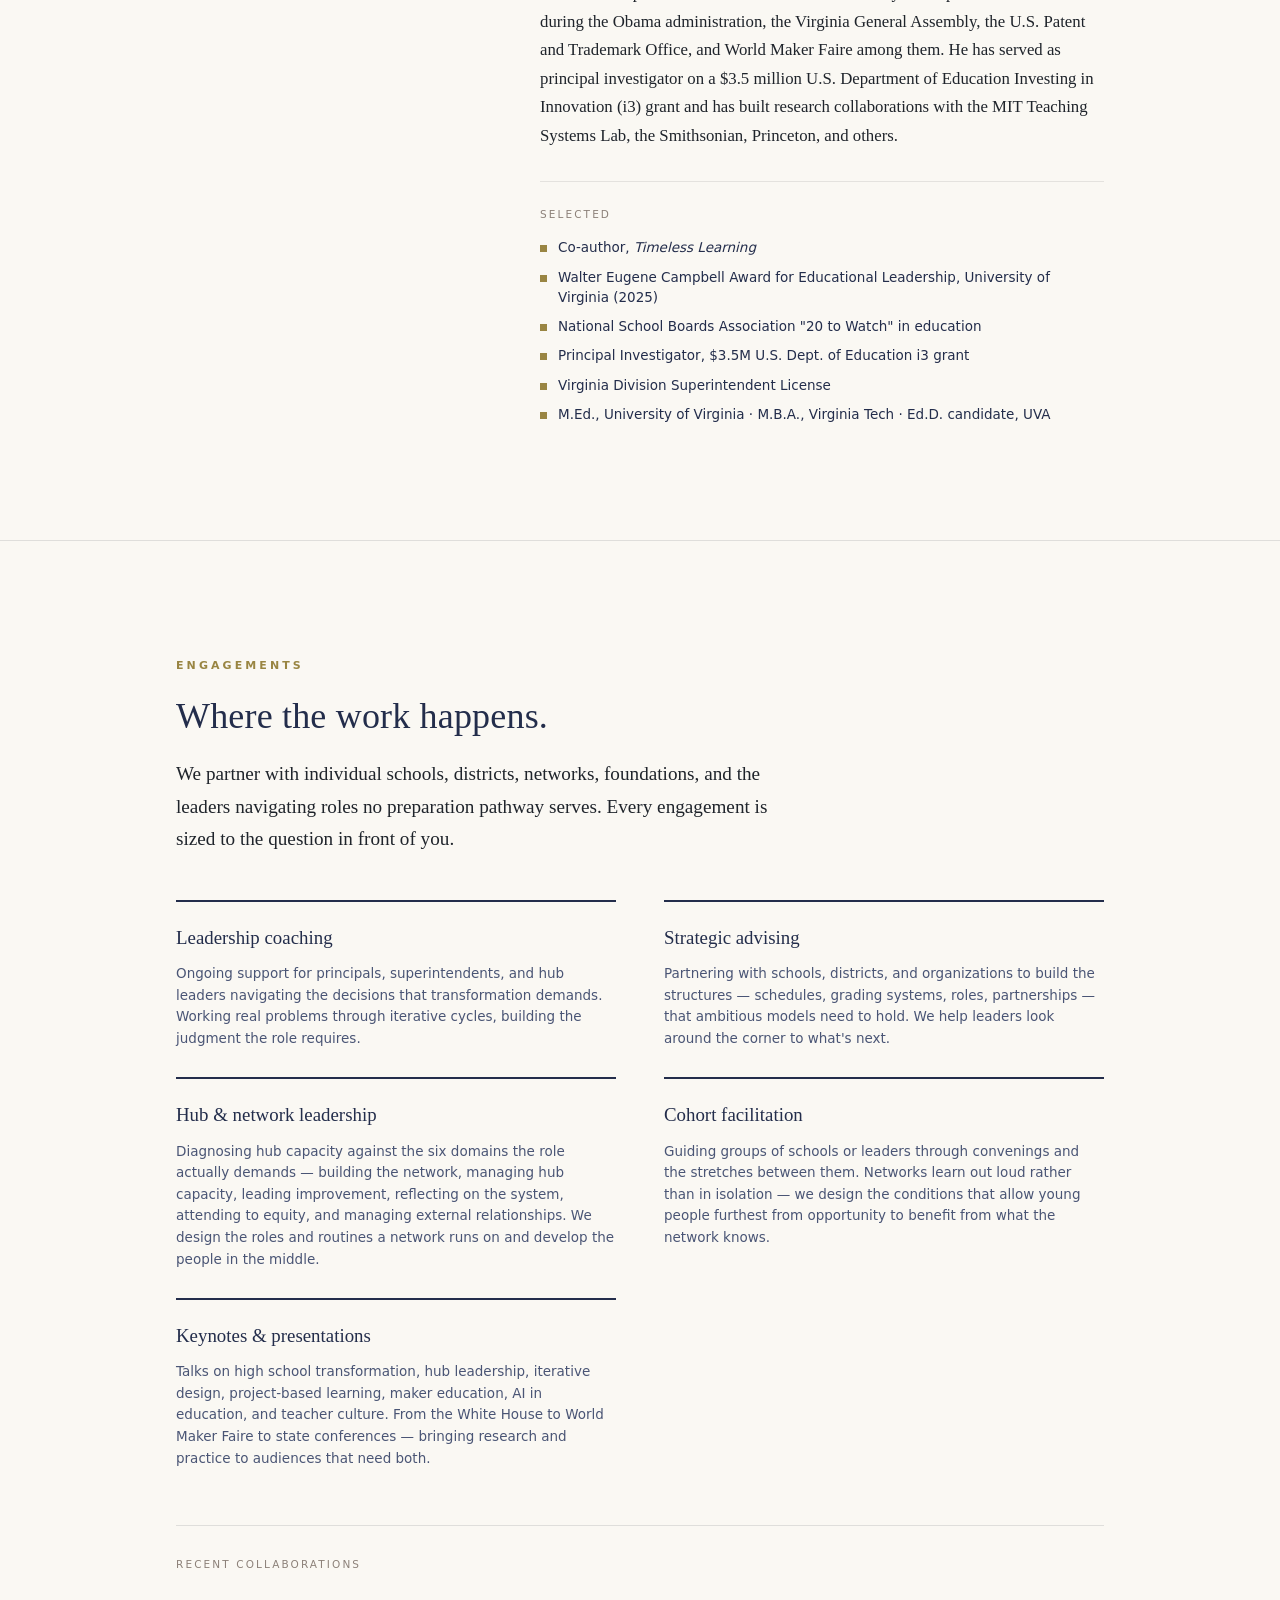
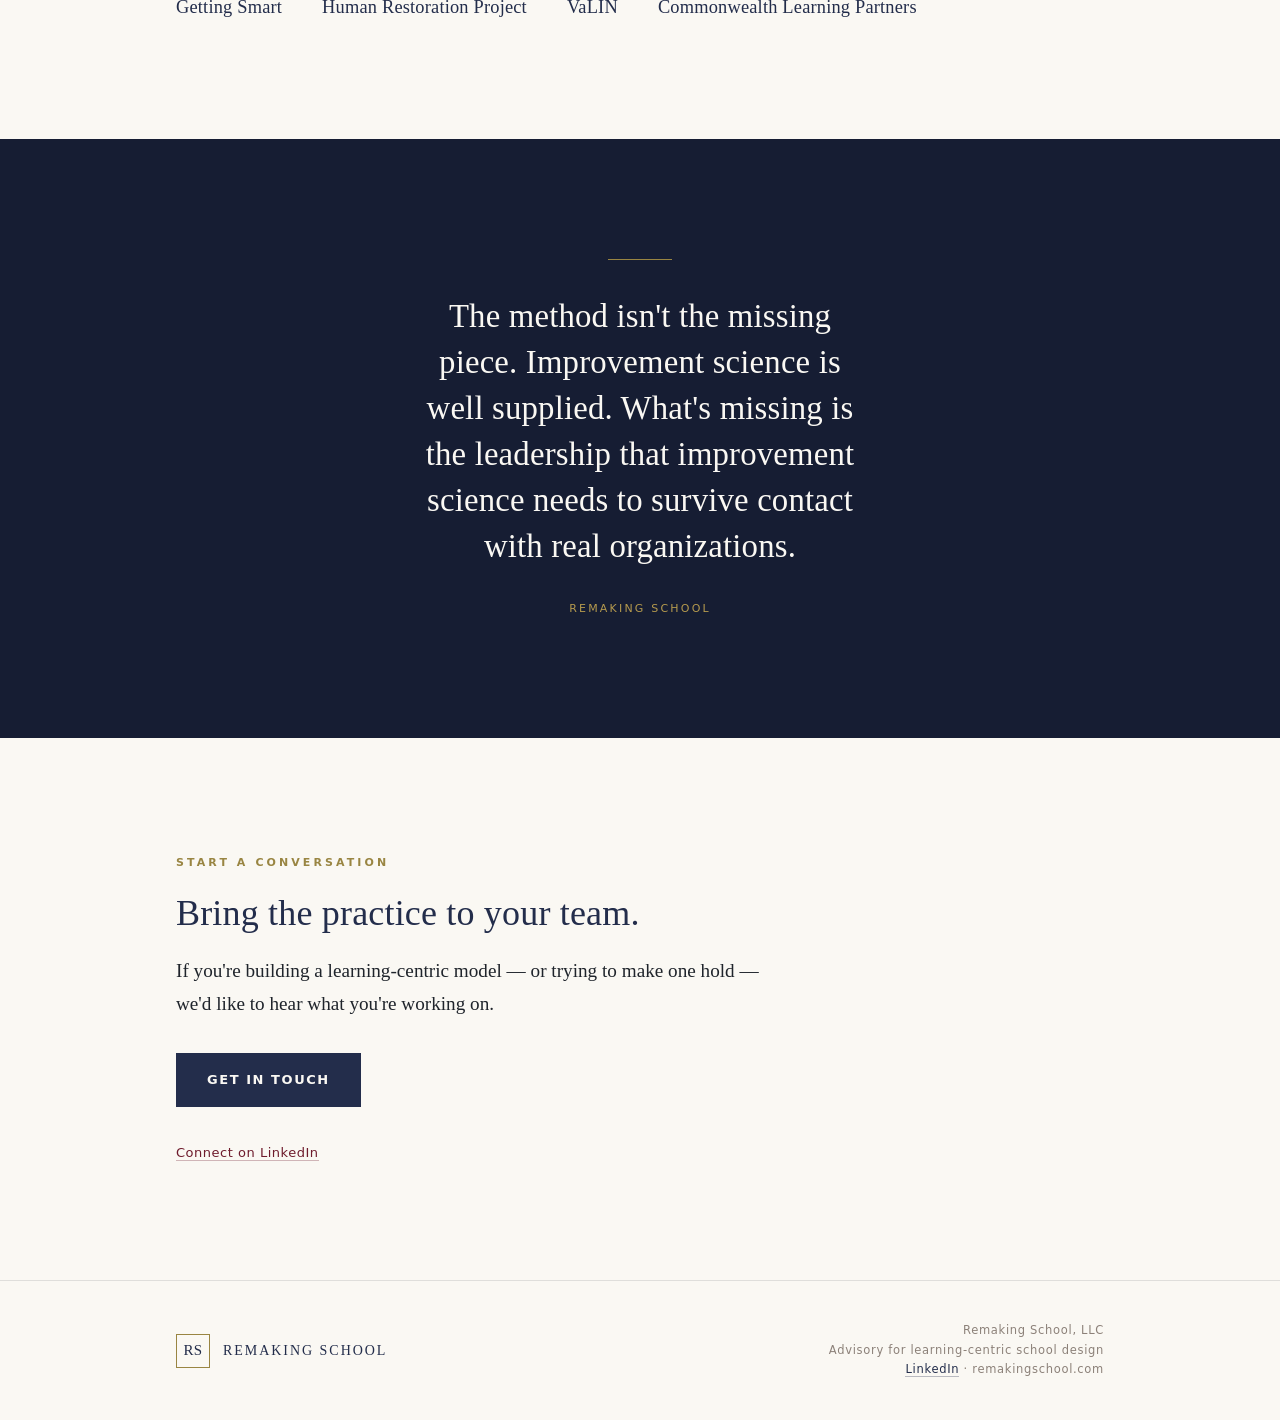
==== commit 57c67358: "Add files via upload" ====
--- a/index.html
+++ b/index.html
@@ -198,7 +198,7 @@
           <p class="lede reveal">If you're building a learning-centric model — or trying to make one hold — we'd like to hear what you're working on.</p>
           <a class="btn reveal" href="mailto:chadsratliff@gmail.com?subject=Remaking%20School%20—%20Inquiry">Get in touch</a>
           <p class="contact-meta reveal">
-            <a href="mailto:chadsratliff@gmail.com">chadsratliff@gmail.com</a>
+            <a href="https://www.linkedin.com/in/chadsratliff/">Connect on LinkedIn</a>
           </p>
         </div>
       </div>
@@ -214,8 +214,9 @@
         <span class="fn">Remaking School</span>
       </div>
       <p class="footer-meta">
+        Remaking School, LLC<br>
         Advisory for learning-centric school design<br>
-        remakingschool.com
+        <a href="https://www.linkedin.com/in/chadsratliff/">LinkedIn</a> · remakingschool.com
       </p>
     </div>
   </footer>
--- a/styles.css
+++ b/styles.css
@@ -265,6 +265,7 @@
 }
 .contact-meta a{color:var(--maroon);text-decoration:none;border-bottom:1px solid rgba(110,27,44,.3);}
 .contact-meta a:hover{border-bottom-color:var(--maroon);}
+.contact-meta .linkedin{margin-left:0;}
 
 /* ---------- footer ---------- */
 .site-footer{border-top:1px solid rgba(31,36,43,.12);}
@@ -276,6 +277,8 @@
 .footer-brand .mono{width:34px;height:34px;font-size:15px;}
 .footer-brand .fn{font-family:var(--serif);font-size:14px;letter-spacing:.14em;text-transform:uppercase;color:var(--navy);}
 .footer-meta{font-family:var(--sans);font-size:11.5px;letter-spacing:.06em;color:var(--mortar);line-height:1.7;text-align:right;}
+.footer-meta a{color:var(--navy);text-decoration:none;border-bottom:1px solid rgba(35,45,75,.3);}
+.footer-meta a:hover{color:var(--maroon);border-bottom-color:var(--maroon);}
 
 /* ---------- reveal-on-scroll animation ---------- */
 .js .reveal{opacity:0;transform:translateY(18px);transition:opacity .7s ease,transform .7s ease;}
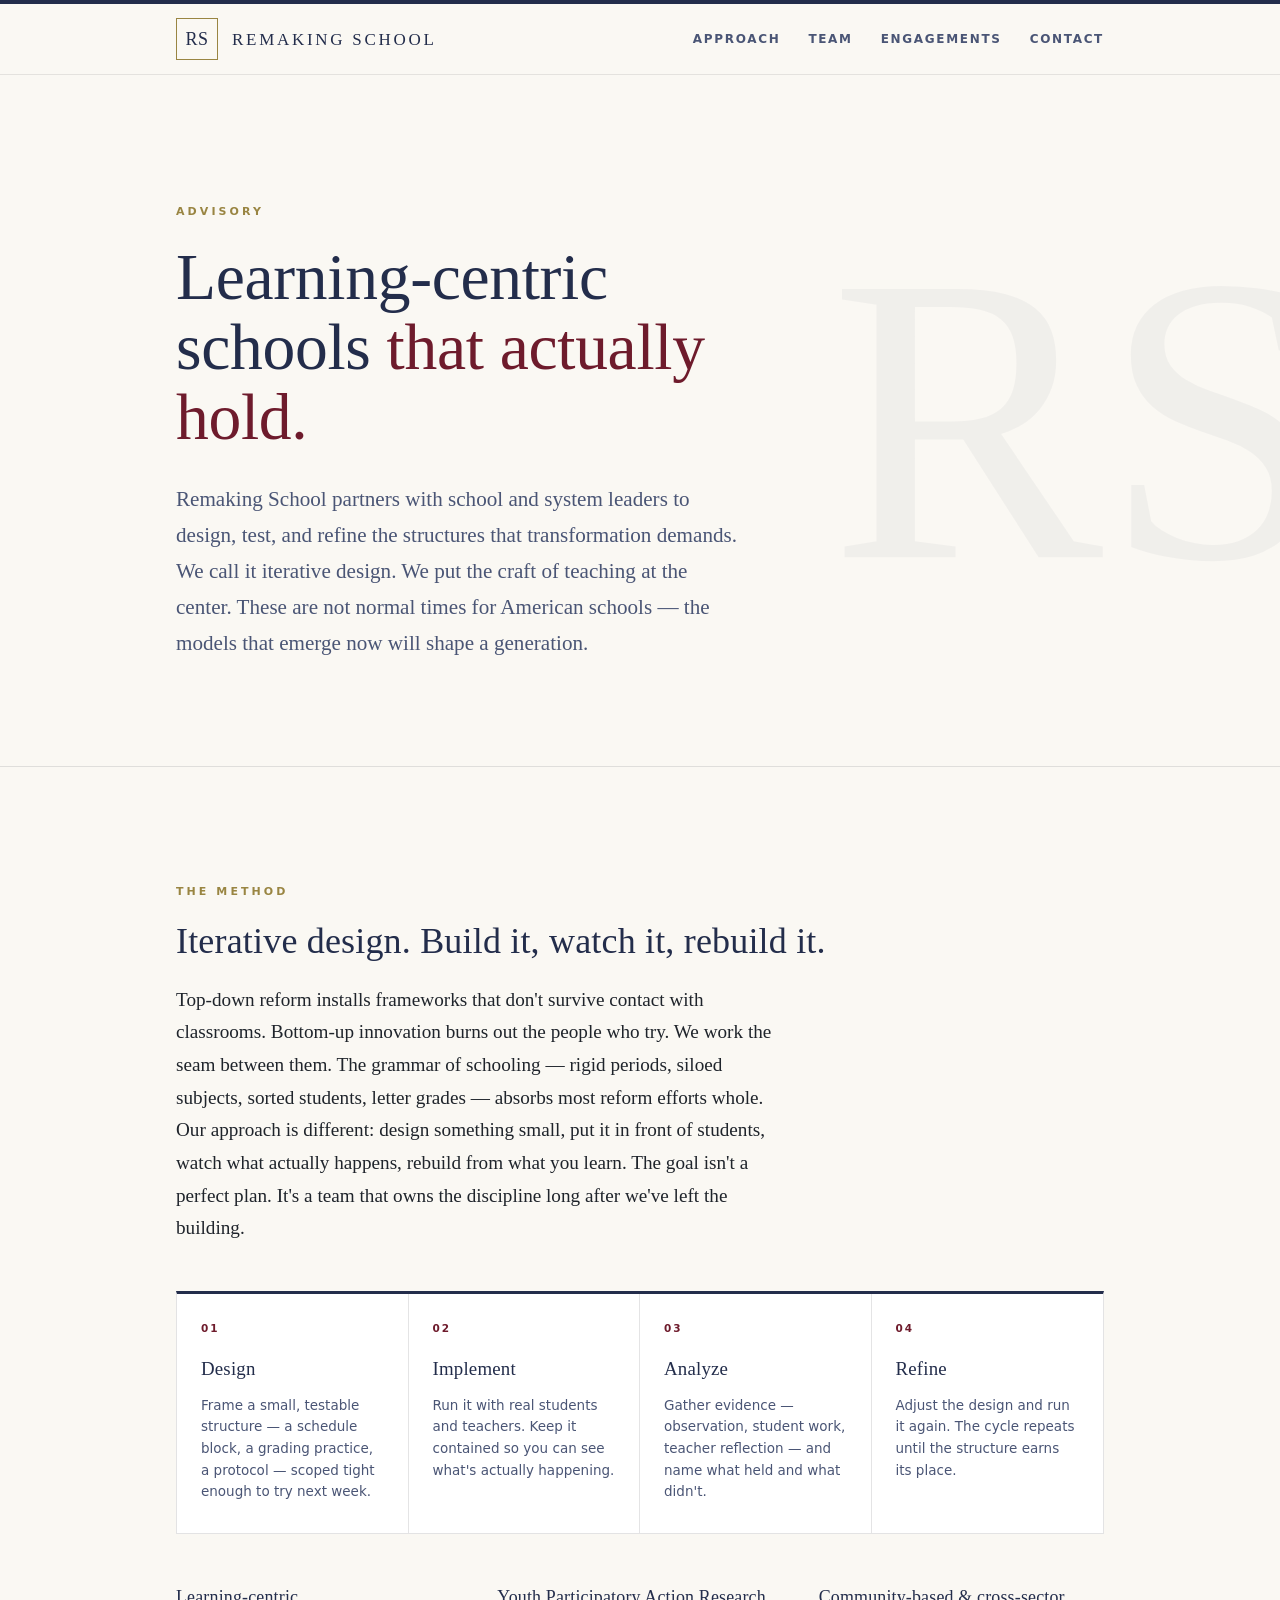
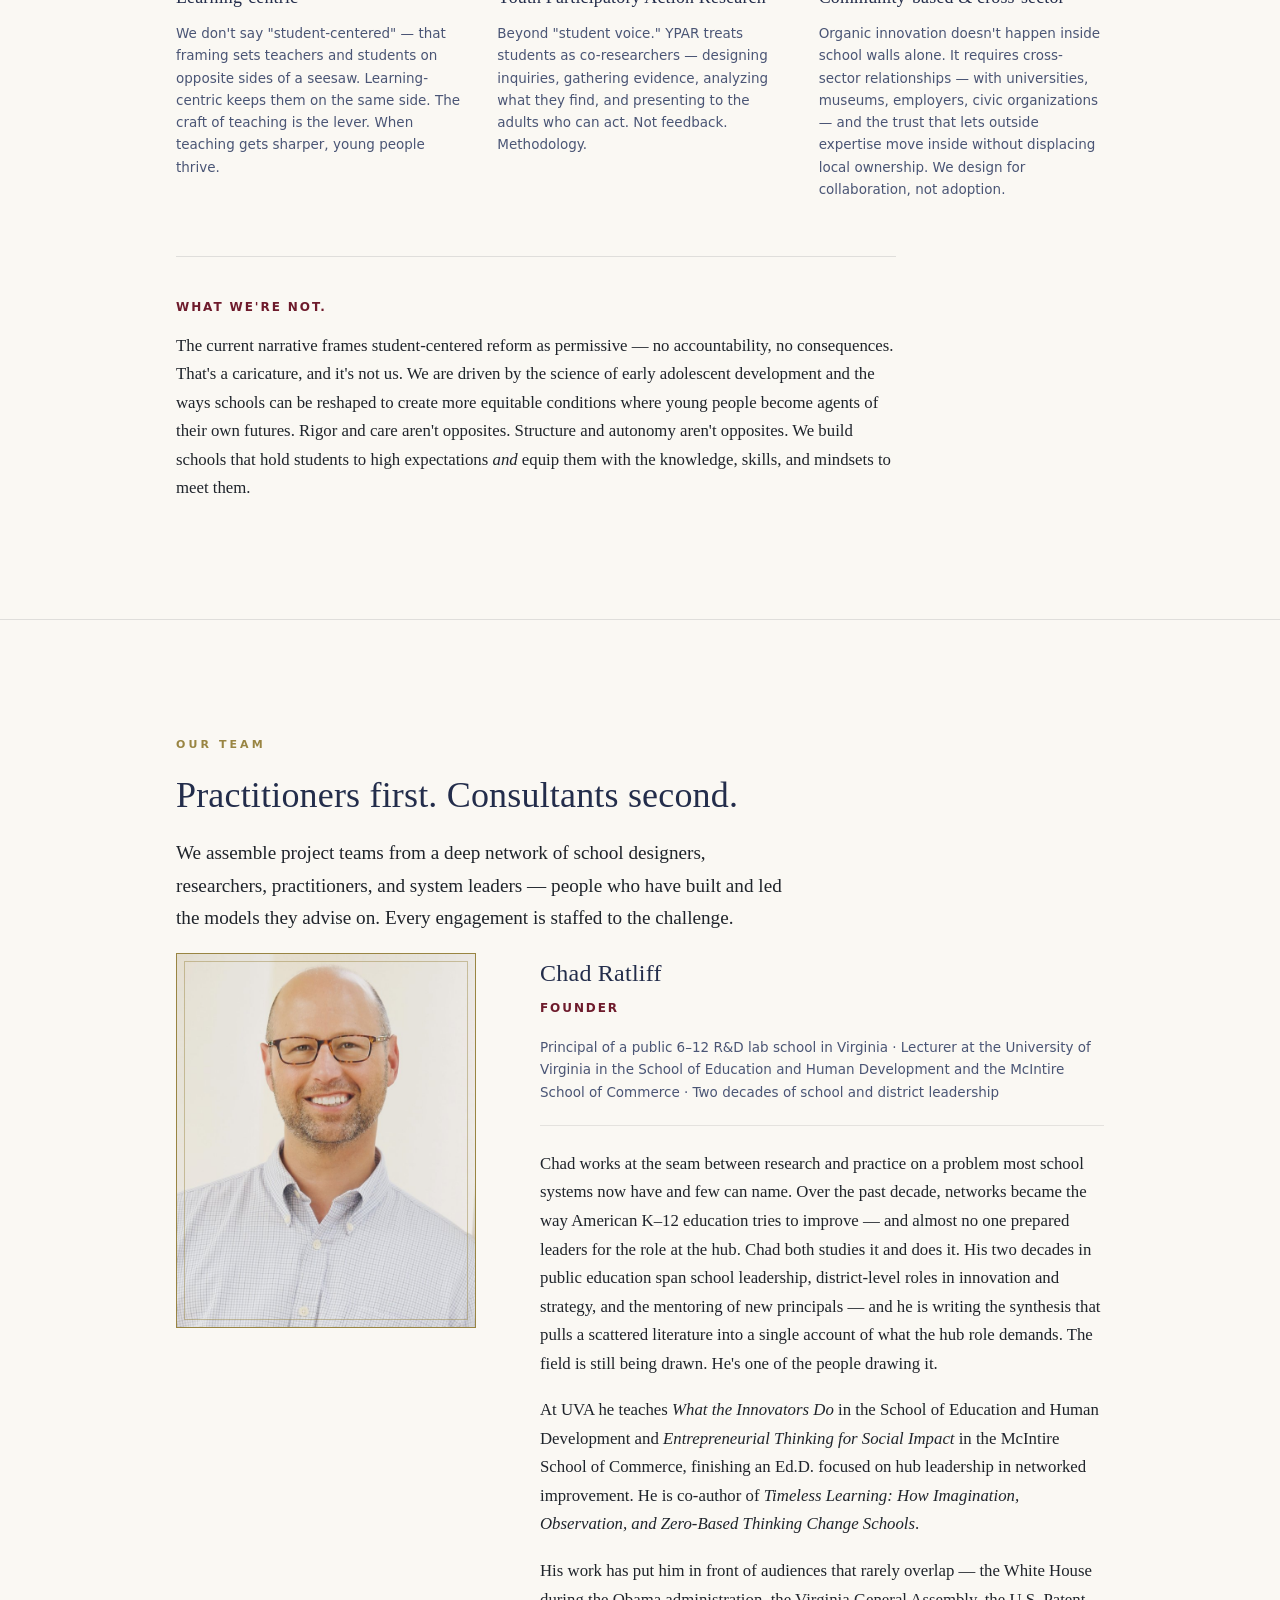
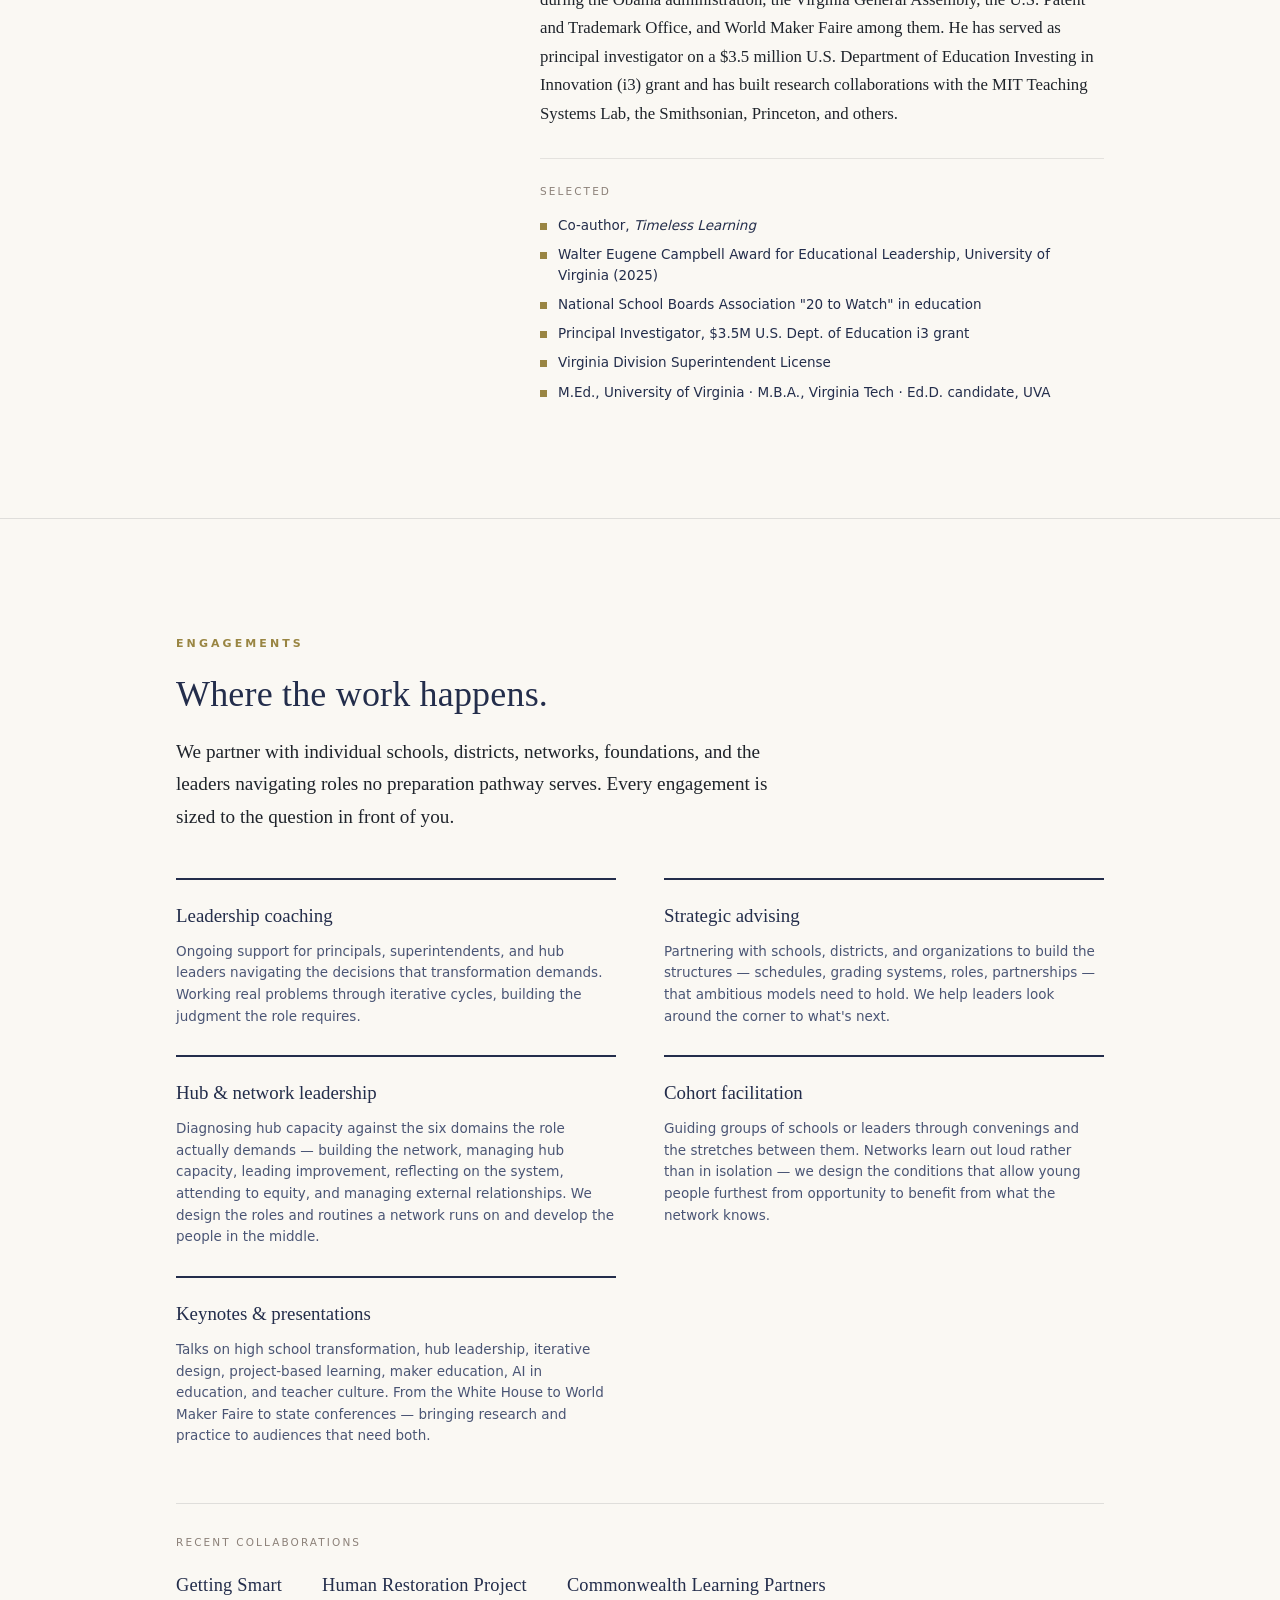
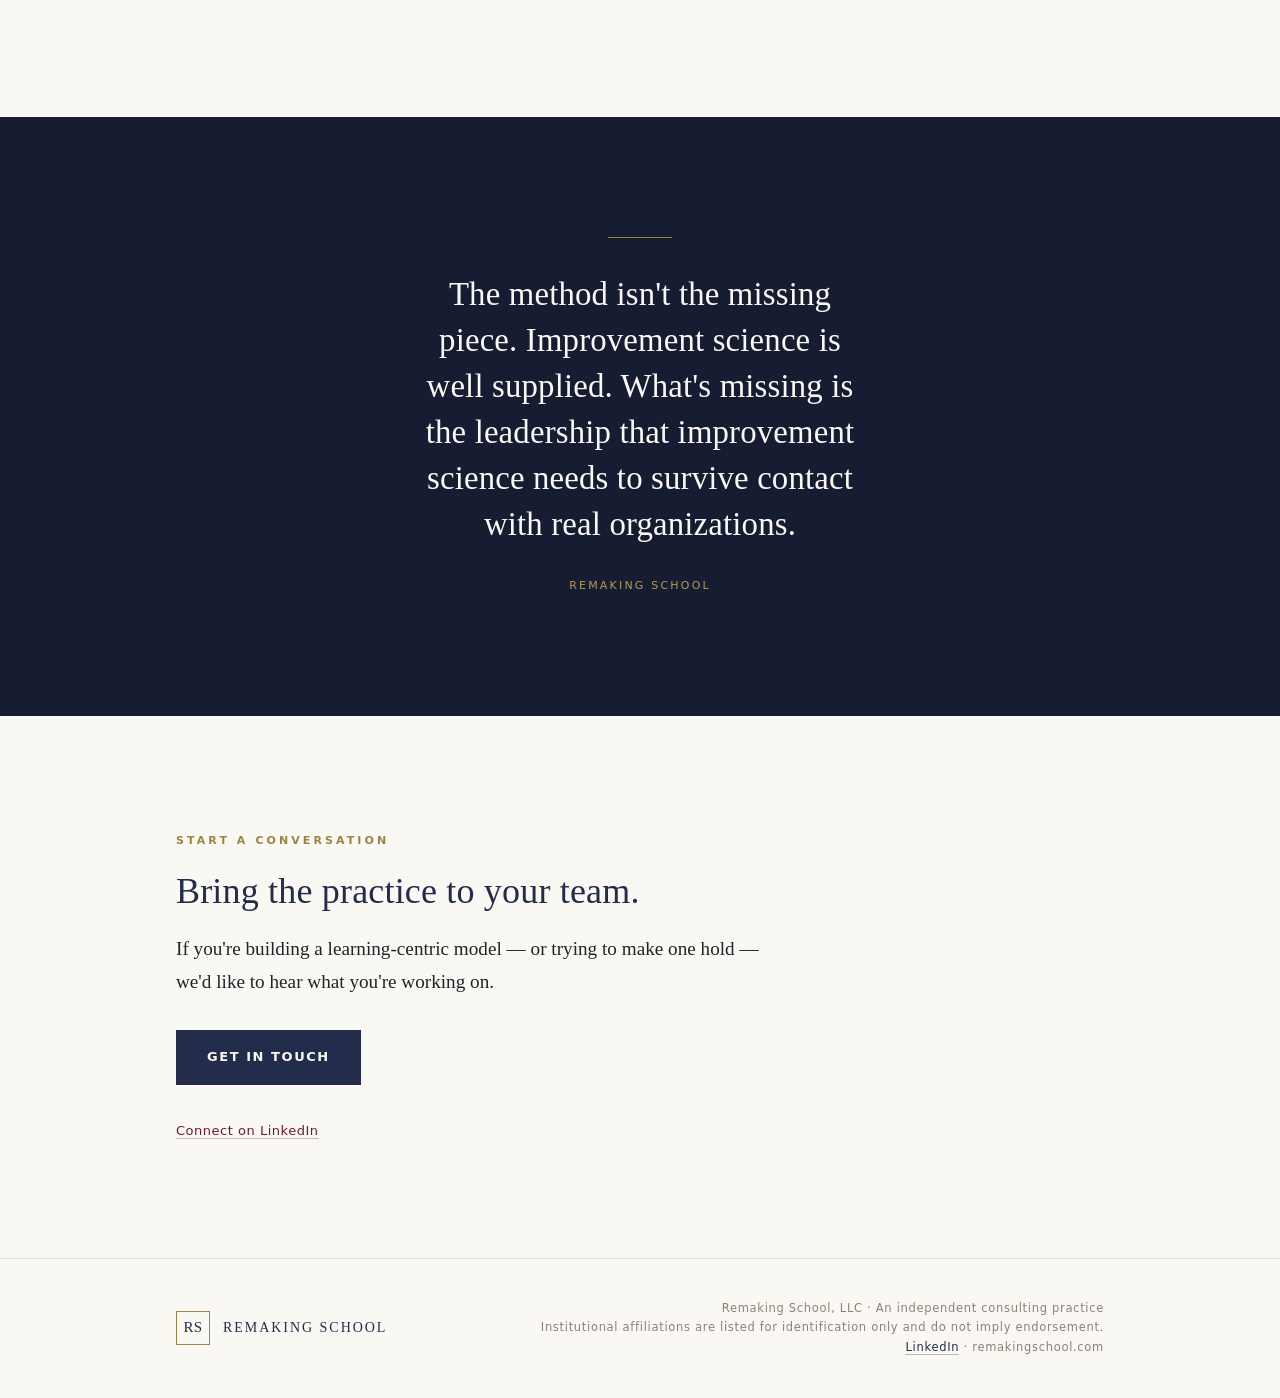
==== commit 07b5a7c9: "Add files via upload" ====
--- a/index.html
+++ b/index.html
@@ -114,10 +114,10 @@
 
           <div class="reveal">
             <h3 class="founder-name">Chad Ratliff</h3>
-            <p class="founder-title">Founder &amp; Principal</p>
-            <p class="founder-role">Principal of a public 6–12 R&amp;D lab school in Virginia · District-level leadership in principal development and strategic planning · Lecturer at the University of Virginia in the School of Education and Human Development and the McIntire School of Commerce</p>
+            <p class="founder-title">Founder</p>
+            <p class="founder-role">Principal of a public 6–12 R&amp;D lab school in Virginia · Lecturer at the University of Virginia in the School of Education and Human Development and the McIntire School of Commerce · Two decades of school and district leadership</p>
             <div class="founder-body">
-              <p>Chad works at the seam between research and practice on a problem most school systems now have and few can name. Over the past decade, networks became the way American K–12 education tries to improve — and almost no one prepared leaders for the role at the hub. Chad both studies it and does it. He runs a public lab school, leads district-level work in principal development and strategic planning, and is writing the synthesis that pulls a scattered literature into a single account of what the hub role demands. The field is still being drawn. He's one of the people drawing it.</p>
+              <p>Chad works at the seam between research and practice on a problem most school systems now have and few can name. Over the past decade, networks became the way American K–12 education tries to improve — and almost no one prepared leaders for the role at the hub. Chad both studies it and does it. His two decades in public education span school leadership, district-level roles in innovation and strategy, and the mentoring of new principals — and he is writing the synthesis that pulls a scattered literature into a single account of what the hub role demands. The field is still being drawn. He's one of the people drawing it.</p>
               <p>At UVA he teaches <em>What the Innovators Do</em> in the School of Education and Human Development and <em>Entrepreneurial Thinking for Social Impact</em> in the McIntire School of Commerce, finishing an Ed.D. focused on hub leadership in networked improvement. He is co-author of <em>Timeless Learning: How Imagination, Observation, and Zero-Based Thinking Change Schools</em>.</p>
               <p>His work has put him in front of audiences that rarely overlap — the White House during the Obama administration, the Virginia General Assembly, the U.S. Patent and Trademark Office, and World Maker Faire among them. He has served as principal investigator on a $3.5 million U.S. Department of Education Investing in Innovation (i3) grant and has built research collaborations with the MIT Teaching Systems Lab, the Smithsonian, Princeton, and others.</p>
             </div>
@@ -173,7 +173,6 @@
           <div class="partner-list">
             <span>Getting Smart</span>
             <span>Human Restoration Project</span>
-            <span>VaLIN</span>
             <span>Commonwealth Learning Partners</span>
           </div>
         </div>
@@ -196,7 +195,7 @@
           <p class="eyebrow reveal">Start a conversation</p>
           <h2 class="section-head reveal">Bring the practice to your team.</h2>
           <p class="lede reveal">If you're building a learning-centric model — or trying to make one hold — we'd like to hear what you're working on.</p>
-          <a class="btn reveal" href="mailto:chadsratliff@gmail.com?subject=Remaking%20School%20—%20Inquiry">Get in touch</a>
+          <a class="btn reveal" href="contact.html">Get in touch</a>
           <p class="contact-meta reveal">
             <a href="https://www.linkedin.com/in/chadsratliff/">Connect on LinkedIn</a>
           </p>
@@ -214,8 +213,8 @@
         <span class="fn">Remaking School</span>
       </div>
       <p class="footer-meta">
-        Remaking School, LLC<br>
-        Advisory for learning-centric school design<br>
+        Remaking School, LLC · An independent consulting practice<br>
+        Institutional affiliations are listed for identification only and do not imply endorsement.<br>
         <a href="https://www.linkedin.com/in/chadsratliff/">LinkedIn</a> · remakingschool.com
       </p>
     </div>
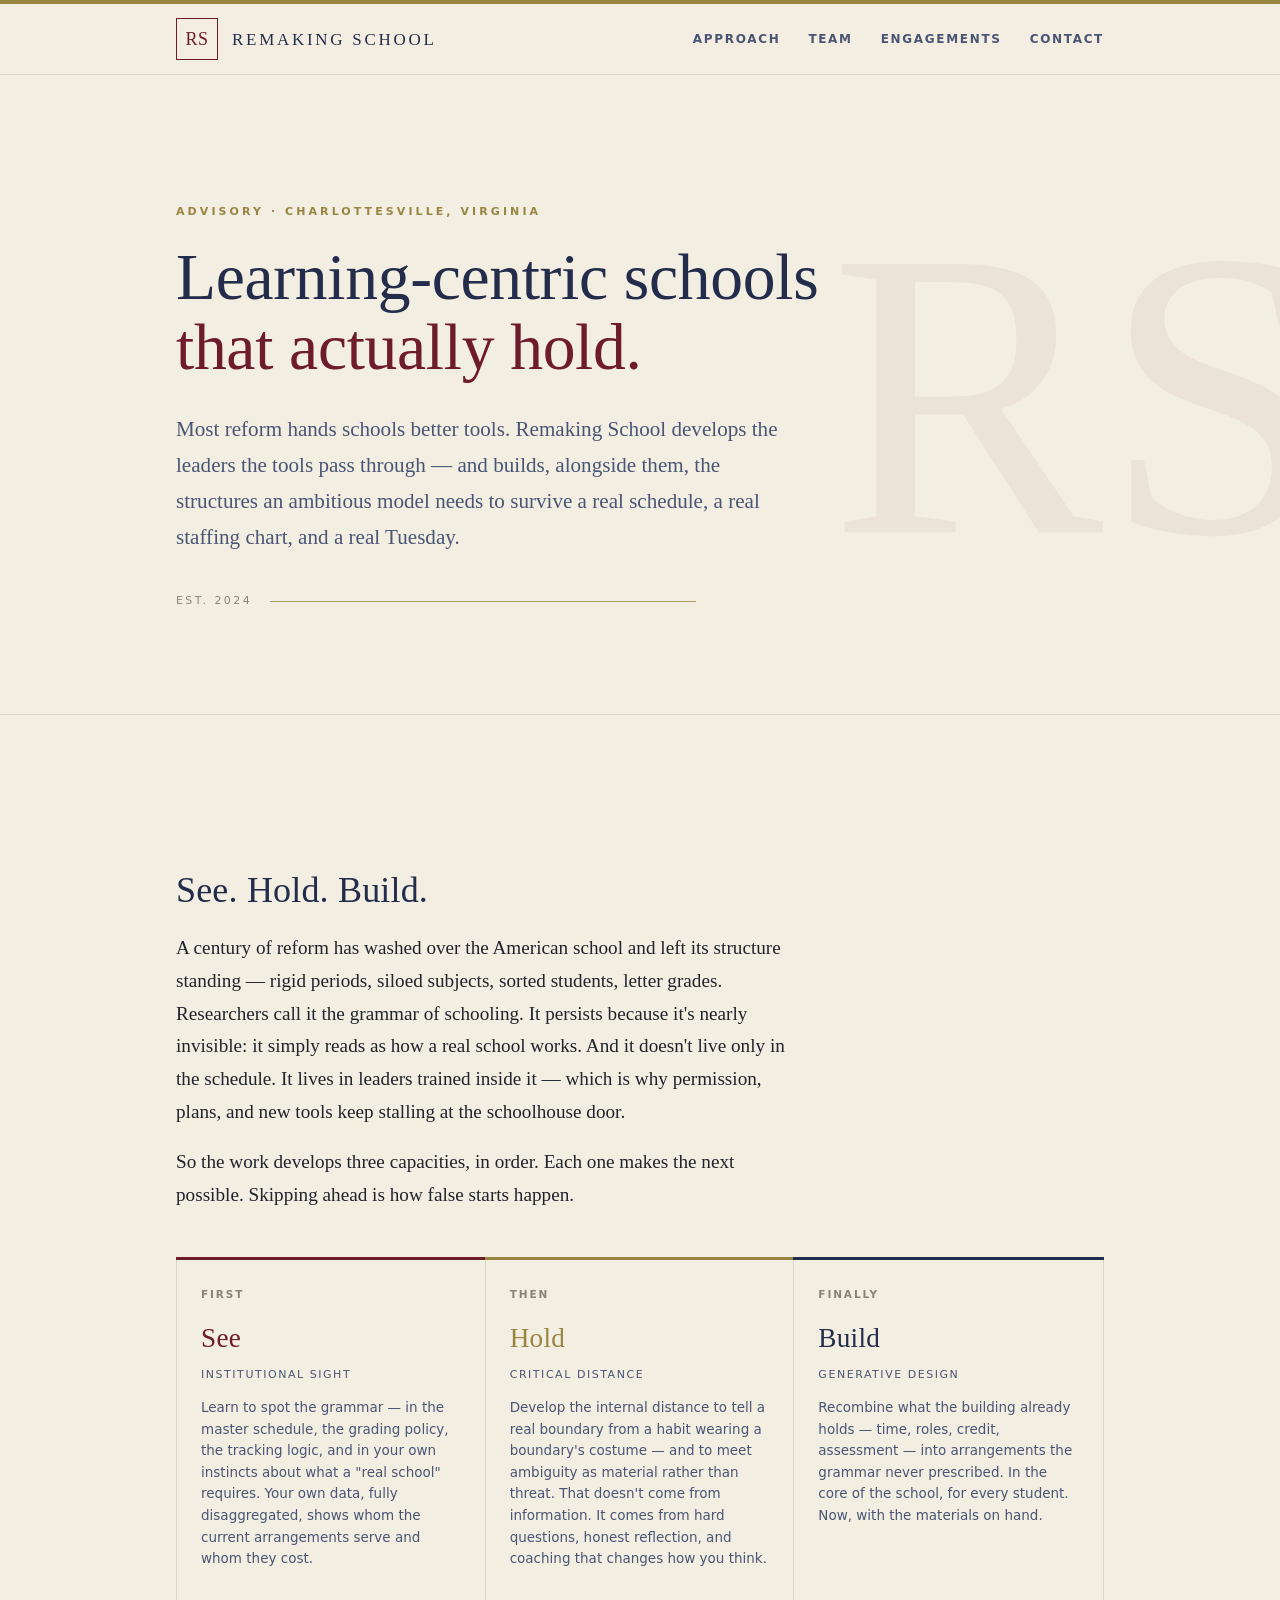
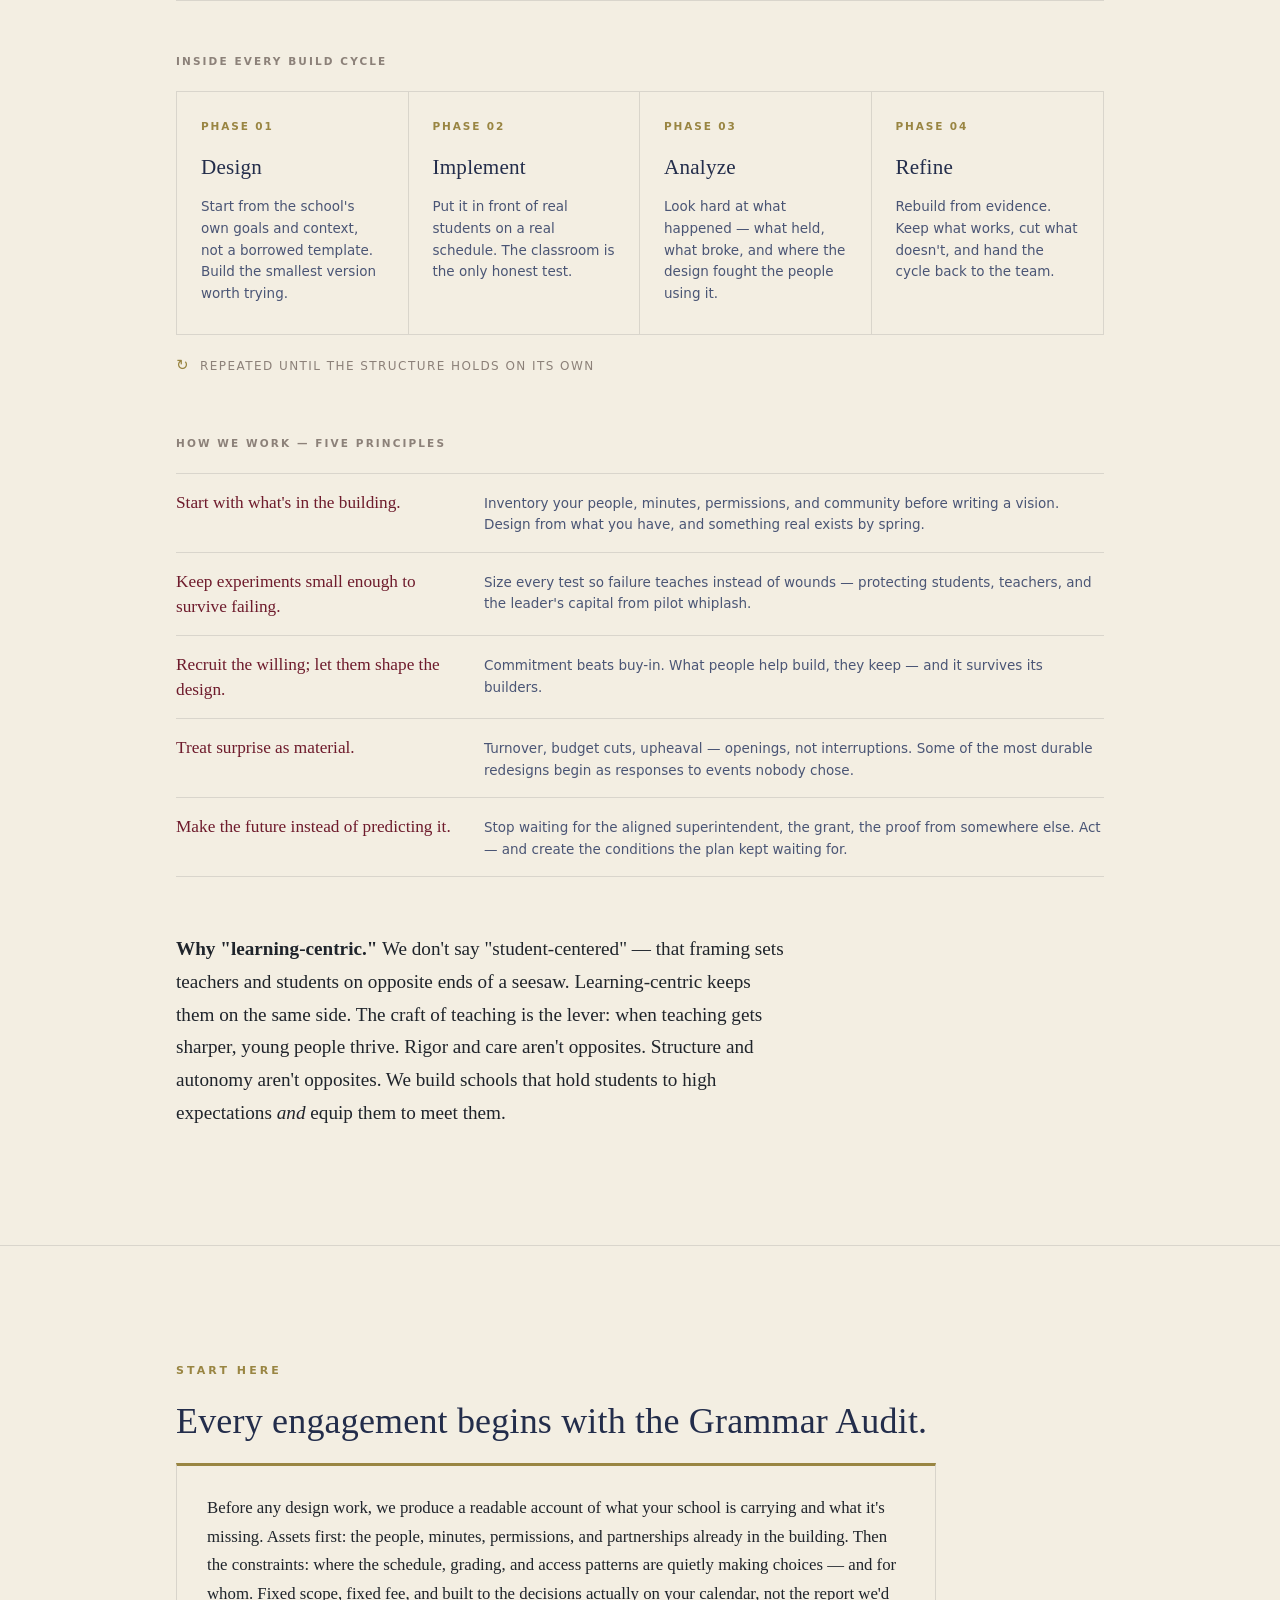
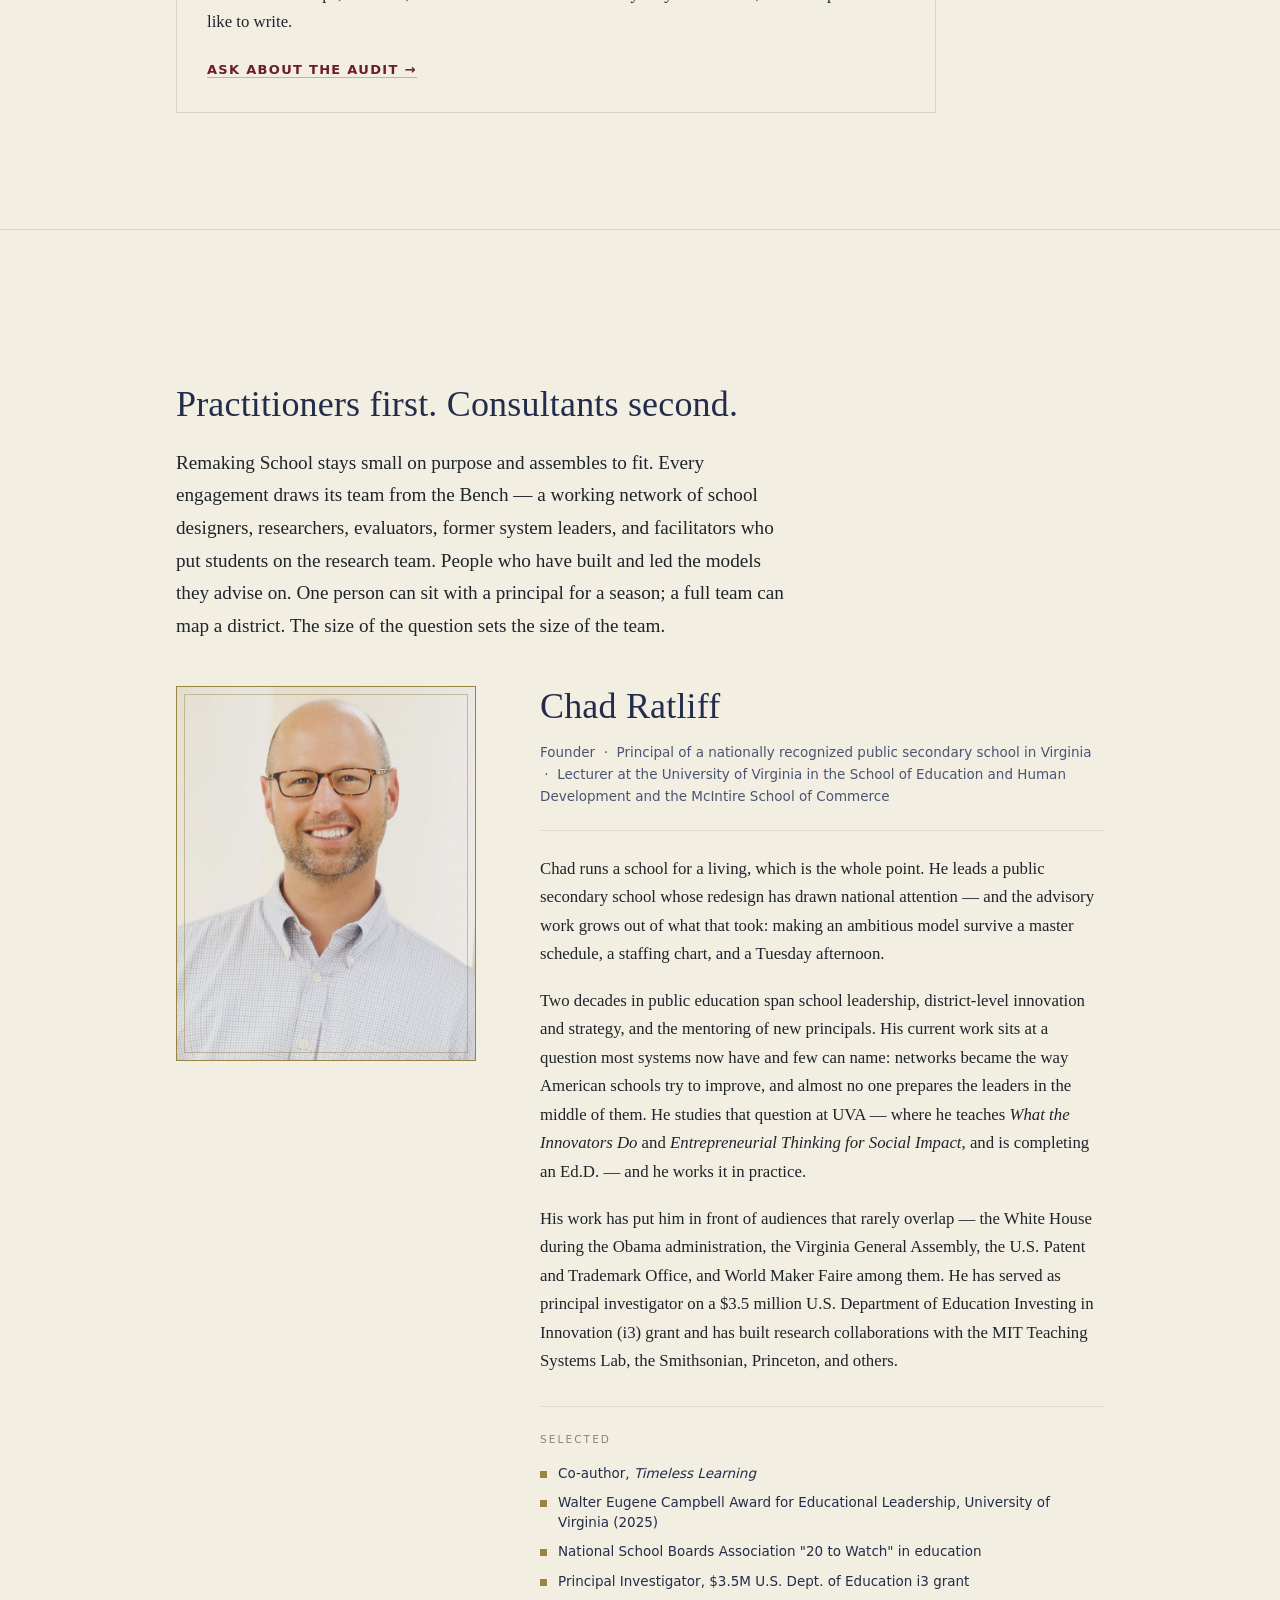
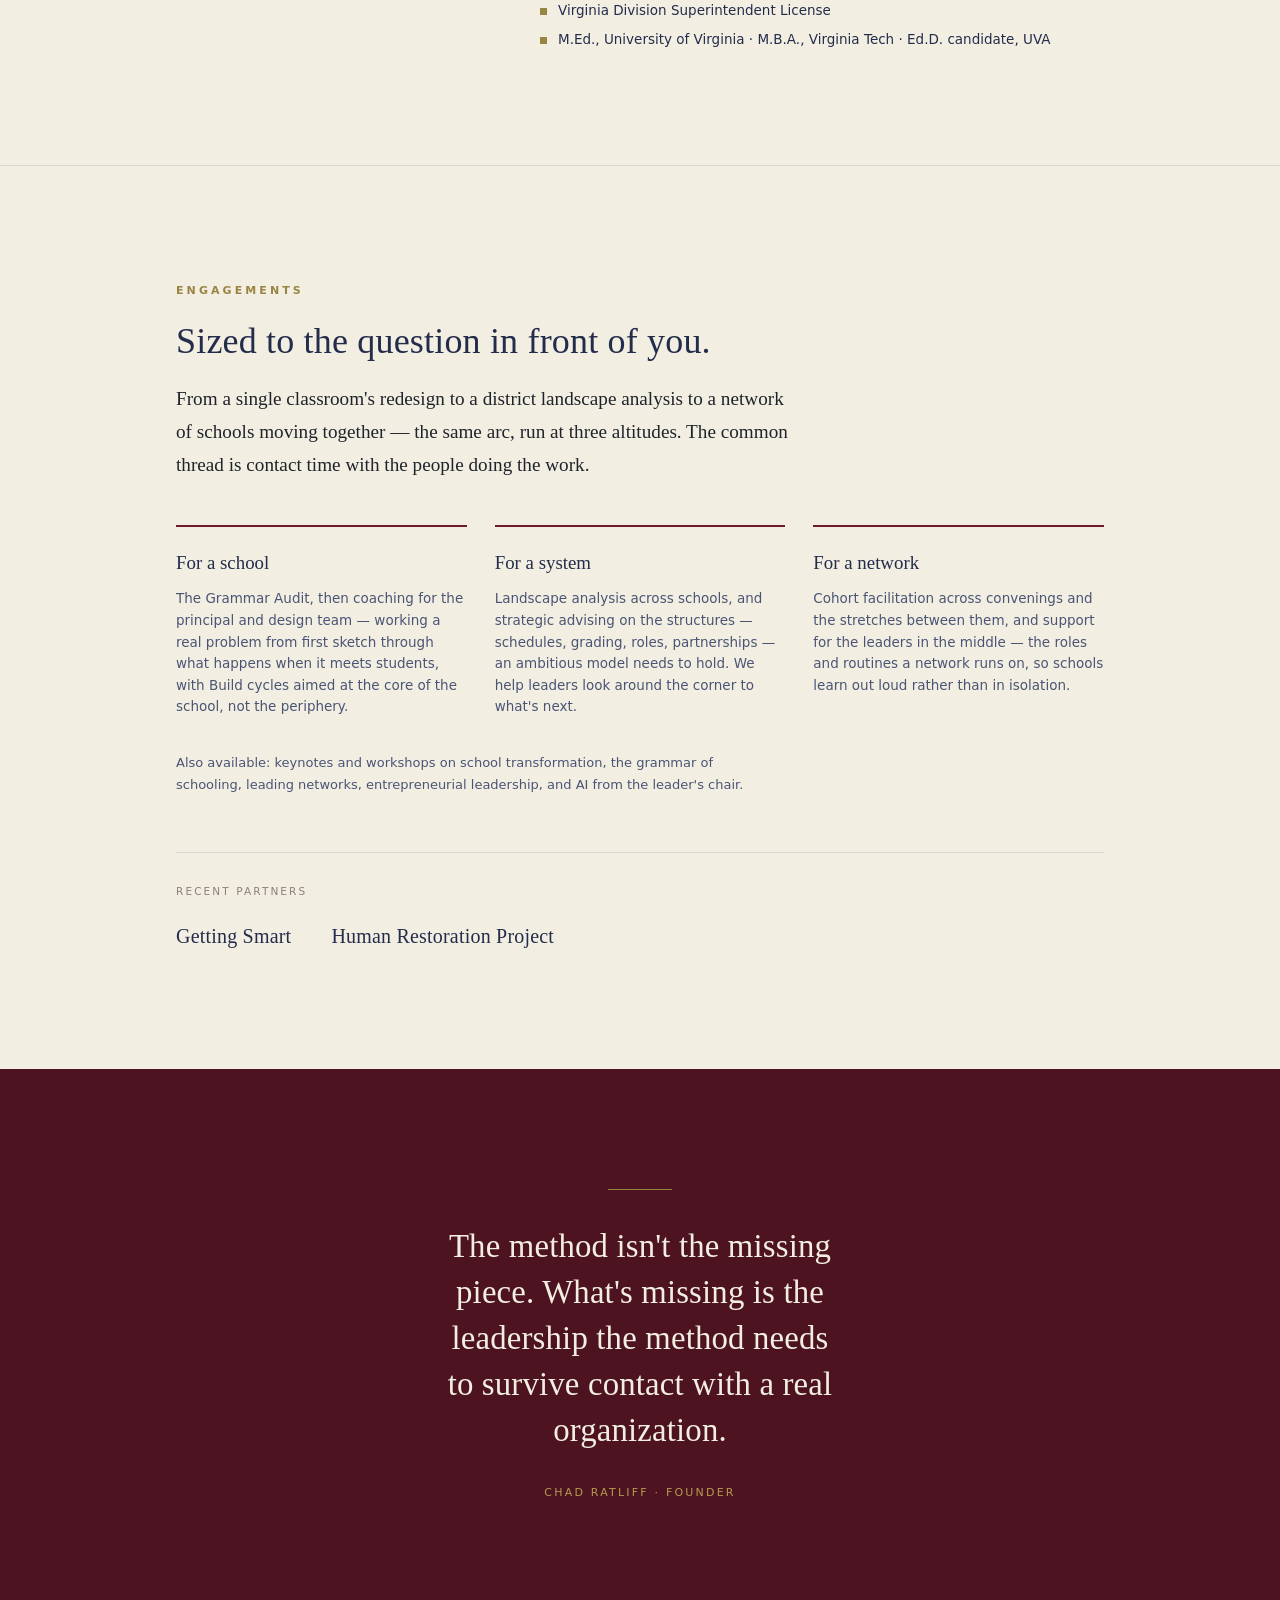
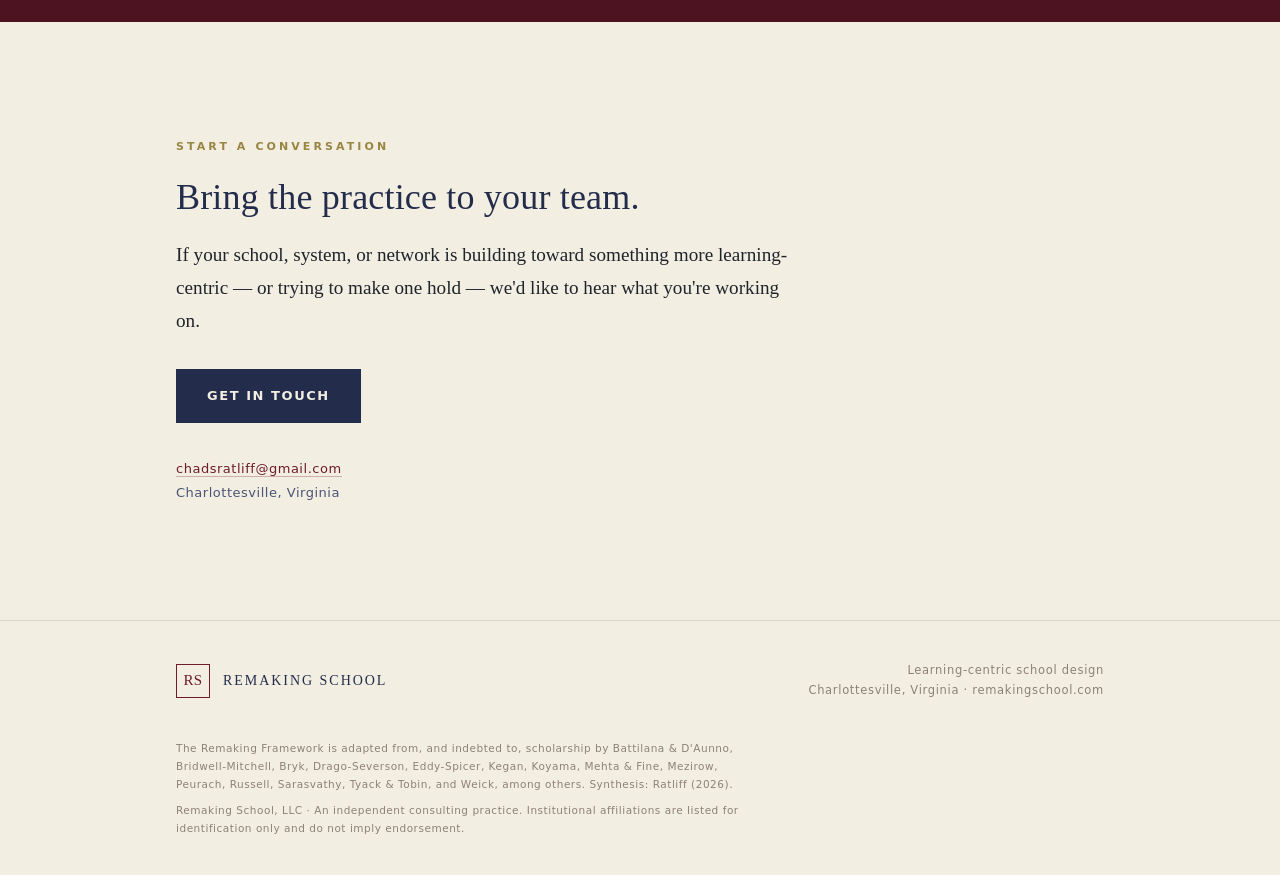
==== commit 3e7b5da9: "Add files via upload" ====
--- a/index.html
+++ b/index.html
@@ -3,8 +3,8 @@
 <head>
 <meta charset="UTF-8">
 <meta name="viewport" content="width=device-width, initial-scale=1.0">
-<title>Remaking School — Advisory for Learning-Centric School Design</title>
-<meta name="description" content="Remaking School partners with school and system leaders to design, test, and refine the structures that transformation demands. Founded by Chad Ratliff.">
+<title>Remaking School — Learning-Centric Schools That Hold</title>
+<meta name="description" content="Remaking School develops the leaders school transformation requires — and builds, with them, learning-centric structures that hold. Founded by Chad Ratliff.">
 <link rel="stylesheet" href="styles.css">
 </head>
 <body>
@@ -33,79 +33,126 @@
 
   <main id="top">
 
-    <!-- ═══════════ HERO — headline + opening line ═══════════ -->
+    <!-- ═══════════ HERO — headline + opening claim ═══════════ -->
     <section class="hero">
       <div class="watermark" aria-hidden="true">RS</div>
       <div class="wrap">
-        <p class="eyebrow reveal">Advisory</p>
+        <p class="eyebrow reveal">Advisory · Charlottesville, Virginia</p>
         <h1 class="hero-headline reveal">Learning-centric schools <em>that actually hold.</em></h1>
-        <p class="hero-sub reveal">Remaking School partners with school and system leaders to design, test, and refine the structures that transformation demands. We call it iterative design. We put the craft of teaching at the center. These are not normal times for American schools — the models that emerge now will shape a generation.</p>
-      </div>
-    </section>
-
-    <!-- ═══════════ APPROACH — the method + the four-phase cycle ═══════════ -->
+        <p class="hero-sub reveal">Most reform hands schools better tools. Remaking School develops the leaders the tools pass through — and builds, alongside them, the structures an ambitious model needs to survive a real schedule, a real staffing chart, and a real Tuesday.</p>
+        <div class="hero-rule reveal">
+          <span class="tag">Est. 2024</span>
+          <span class="line"></span>
+        </div>
+      </div>
+    </section>
+
+    <!-- ═══════════ APPROACH — the framework: See. Hold. Build. ═══════════ -->
     <section class="section section--line" id="approach">
       <div class="wrap">
-        <p class="eyebrow reveal">The Method</p>
-        <h2 class="section-head reveal">Iterative design. Build it, watch it, rebuild it.</h2>
-        <p class="lede reveal">Top-down reform installs frameworks that don't survive contact with classrooms. Bottom-up innovation burns out the people who try. We work the seam between them. The grammar of schooling — rigid periods, siloed subjects, sorted students, letter grades — absorbs most reform efforts whole. Our approach is different: design something small, put it in front of students, watch what actually happens, rebuild from what you learn. The goal isn't a perfect plan. It's a team that owns the discipline long after we've left the building.</p>
-
-        <!-- the four phases -->
-        <div class="cycle reveal">
-          <div class="phase">
-            <p class="ord">01</p>
+        <p class="eyebrow reveal">The Framework</p>
+        <h2 class="section-head reveal">See. Hold. Build.</h2>
+        <p class="lede reveal">A century of reform has washed over the American school and left its structure standing — rigid periods, siloed subjects, sorted students, letter grades. Researchers call it the grammar of schooling. It persists because it's nearly invisible: it simply reads as how a real school works. And it doesn't live only in the schedule. It lives in leaders trained inside it — which is why permission, plans, and new tools keep stalling at the schoolhouse door.</p>
+        <p class="lede reveal">So the work develops three capacities, in order. Each one makes the next possible. Skipping ahead is how false starts happen.</p>
+
+        <!-- the three capacities -->
+        <div class="arc reveal">
+          <div class="arc-step see">
+            <p class="ord">First</p>
+            <h3>See</h3>
+            <p class="cap">Institutional sight</p>
+            <p>Learn to spot the grammar — in the master schedule, the grading policy, the tracking logic, and in your own instincts about what a "real school" requires. Your own data, fully disaggregated, shows whom the current arrangements serve and whom they cost.</p>
+          </div>
+          <div class="arc-step hold">
+            <p class="ord">Then</p>
+            <h3>Hold</h3>
+            <p class="cap">Critical distance</p>
+            <p>Develop the internal distance to tell a real boundary from a habit wearing a boundary's costume — and to meet ambiguity as material rather than threat. That doesn't come from information. It comes from hard questions, honest reflection, and coaching that changes how you think.</p>
+          </div>
+          <div class="arc-step build">
+            <p class="ord">Finally</p>
+            <h3>Build</h3>
+            <p class="cap">Generative design</p>
+            <p>Recombine what the building already holds — time, roles, credit, assessment — into arrangements the grammar never prescribed. In the core of the school, for every student. Now, with the materials on hand.</p>
+          </div>
+        </div>
+
+        <!-- the craft inside Build: the four-phase cycle -->
+        <p class="sublabel reveal" style="margin-top:52px;">Inside every Build cycle</p>
+        <div class="cycle reveal" style="margin-top:20px;">
+          <div class="phase">
+            <p class="ord">Phase 01</p>
             <h3>Design</h3>
-            <p>Frame a small, testable structure — a schedule block, a grading practice, a protocol — scoped tight enough to try next week.</p>
-          </div>
-          <div class="phase">
-            <p class="ord">02</p>
+            <p>Start from the school's own goals and context, not a borrowed template. Build the smallest version worth trying.</p>
+          </div>
+          <div class="phase">
+            <p class="ord">Phase 02</p>
             <h3>Implement</h3>
-            <p>Run it with real students and teachers. Keep it contained so you can see what's actually happening.</p>
-          </div>
-          <div class="phase">
-            <p class="ord">03</p>
+            <p>Put it in front of real students on a real schedule. The classroom is the only honest test.</p>
+          </div>
+          <div class="phase">
+            <p class="ord">Phase 03</p>
             <h3>Analyze</h3>
-            <p>Gather evidence — observation, student work, teacher reflection — and name what held and what didn't.</p>
-          </div>
-          <div class="phase">
-            <p class="ord">04</p>
+            <p>Look hard at what happened — what held, what broke, and where the design fought the people using it.</p>
+          </div>
+          <div class="phase">
+            <p class="ord">Phase 04</p>
             <h3>Refine</h3>
-            <p>Adjust the design and run it again. The cycle repeats until the structure earns its place.</p>
-          </div>
-        </div>
-
-        <!-- principles -->
+            <p>Rebuild from evidence. Keep what works, cut what doesn't, and hand the cycle back to the team.</p>
+          </div>
+        </div>
+        <p class="cycle-foot reveal"><span class="arrow" aria-hidden="true">↻</span> Repeated until the structure holds on its own</p>
+
+        <!-- the five working principles -->
+        <p class="sublabel reveal" style="margin-top:56px;">How we work — five principles</p>
         <div class="principles reveal">
           <div class="principle">
-            <h3>Learning-centric</h3>
-            <p>We don't say "student-centered" — that framing sets teachers and students on opposite sides of a seesaw. Learning-centric keeps them on the same side. The craft of teaching is the lever. When teaching gets sharper, young people thrive.</p>
-          </div>
-          <div class="principle">
-            <h3>Youth Participatory Action Research</h3>
-            <p>Beyond "student voice." YPAR treats students as co-researchers — designing inquiries, gathering evidence, analyzing what they find, and presenting to the adults who can act. Not feedback. Methodology.</p>
-          </div>
-          <div class="principle">
-            <h3>Community-based &amp; cross-sector</h3>
-            <p>Organic innovation doesn't happen inside school walls alone. It requires cross-sector relationships — with universities, museums, employers, civic organizations — and the trust that lets outside expertise move inside without displacing local ownership. We design for collaboration, not adoption.</p>
-          </div>
-        </div>
-
-        <!-- stance -->
-        <div class="stance reveal">
-          <p class="stance-head">What we're not.</p>
-          <p>The current narrative frames student-centered reform as permissive — no accountability, no consequences. That's a caricature, and it's not us. We are driven by the science of early adolescent development and the ways schools can be reshaped to create more equitable conditions where young people become agents of their own futures. Rigor and care aren't opposites. Structure and autonomy aren't opposites. We build schools that hold students to high expectations <em>and</em> equip them with the knowledge, skills, and mindsets to meet them.</p>
-        </div>
-      </div>
-    </section>
-
-    <!-- ═══════════ TEAM — bio + credentials ═══════════ -->
+            <p class="pname">Start with what's in the building.</p>
+            <p class="pline">Inventory your people, minutes, permissions, and community before writing a vision. Design from what you have, and something real exists by spring.</p>
+          </div>
+          <div class="principle">
+            <p class="pname">Keep experiments small enough to survive failing.</p>
+            <p class="pline">Size every test so failure teaches instead of wounds — protecting students, teachers, and the leader's capital from pilot whiplash.</p>
+          </div>
+          <div class="principle">
+            <p class="pname">Recruit the willing; let them shape the design.</p>
+            <p class="pline">Commitment beats buy-in. What people help build, they keep — and it survives its builders.</p>
+          </div>
+          <div class="principle">
+            <p class="pname">Treat surprise as material.</p>
+            <p class="pline">Turnover, budget cuts, upheaval — openings, not interruptions. Some of the most durable redesigns begin as responses to events nobody chose.</p>
+          </div>
+          <div class="principle">
+            <p class="pname">Make the future instead of predicting it.</p>
+            <p class="pline">Stop waiting for the aligned superintendent, the grant, the proof from somewhere else. Act — and create the conditions the plan kept waiting for.</p>
+          </div>
+        </div>
+
+        <!-- why "learning-centric" -->
+        <p class="lede reveal" style="margin-top:56px;"><strong>Why "learning-centric."</strong> We don't say "student-centered" — that framing sets teachers and students on opposite ends of a seesaw. Learning-centric keeps them on the same side. The craft of teaching is the lever: when teaching gets sharper, young people thrive. Rigor and care aren't opposites. Structure and autonomy aren't opposites. We build schools that hold students to high expectations <em>and</em> equip them to meet them.</p>
+      </div>
+    </section>
+
+    <!-- ═══════════ AUDIT — the front door ═══════════ -->
+    <section class="section section--line" id="audit">
+      <div class="wrap">
+        <p class="eyebrow reveal">Start Here</p>
+        <h2 class="section-head reveal">Every engagement begins with the Grammar Audit.</h2>
+        <div class="audit reveal">
+          <p>Before any design work, we produce a readable account of what your school is carrying and what it's missing. Assets first: the people, minutes, permissions, and partnerships already in the building. Then the constraints: where the schedule, grading, and access patterns are quietly making choices — and for whom. Fixed scope, fixed fee, and built to the decisions actually on your calendar, not the report we'd like to write.</p>
+          <p style="margin-bottom:0;"><a href="#contact">Ask about the Audit →</a></p>
+        </div>
+      </div>
+    </section>
+
+    <!-- ═══════════ TEAM — the Bench + founder bio ═══════════ -->
     <section class="section section--line" id="team">
       <div class="wrap">
         <p class="eyebrow reveal">Our Team</p>
         <h2 class="section-head reveal">Practitioners first. Consultants second.</h2>
-        <p class="lede reveal">We assemble project teams from a deep network of school designers, researchers, practitioners, and system leaders — people who have built and led the models they advise on. Every engagement is staffed to the challenge.</p>
-
-        <div class="founder-grid">
+        <p class="lede reveal">Remaking School stays small on purpose and assembles to fit. Every engagement draws its team from the Bench — a working network of school designers, researchers, evaluators, former system leaders, and facilitators who put students on the research team. People who have built and led the models they advise on. One person can sit with a principal for a season; a full team can map a district. The size of the question sets the size of the team.</p>
+
+        <div class="founder-grid" style="margin-top:44px;">
 
           <!-- PORTRAIT: to change the photo, drop a new image in the folder and update the src below -->
           <div class="portrait reveal">
@@ -113,12 +160,11 @@
           </div>
 
           <div class="reveal">
-            <h3 class="founder-name">Chad Ratliff</h3>
-            <p class="founder-title">Founder</p>
-            <p class="founder-role">Principal of a public 6–12 R&amp;D lab school in Virginia · Lecturer at the University of Virginia in the School of Education and Human Development and the McIntire School of Commerce · Two decades of school and district leadership</p>
+            <h2 class="section-head" style="margin-bottom:14px;">Chad Ratliff</h2>
+            <p class="founder-role">Founder &nbsp;·&nbsp; Principal of a nationally recognized public secondary school in Virginia &nbsp;·&nbsp; Lecturer at the University of Virginia in the School of Education and Human Development and the McIntire School of Commerce</p>
             <div class="founder-body">
-              <p>Chad works at the seam between research and practice on a problem most school systems now have and few can name. Over the past decade, networks became the way American K–12 education tries to improve — and almost no one prepared leaders for the role at the hub. Chad both studies it and does it. His two decades in public education span school leadership, district-level roles in innovation and strategy, and the mentoring of new principals — and he is writing the synthesis that pulls a scattered literature into a single account of what the hub role demands. The field is still being drawn. He's one of the people drawing it.</p>
-              <p>At UVA he teaches <em>What the Innovators Do</em> in the School of Education and Human Development and <em>Entrepreneurial Thinking for Social Impact</em> in the McIntire School of Commerce, finishing an Ed.D. focused on hub leadership in networked improvement. He is co-author of <em>Timeless Learning: How Imagination, Observation, and Zero-Based Thinking Change Schools</em>.</p>
+              <p>Chad runs a school for a living, which is the whole point. He leads a public secondary school whose redesign has drawn national attention — and the advisory work grows out of what that took: making an ambitious model survive a master schedule, a staffing chart, and a Tuesday afternoon.</p>
+              <p>Two decades in public education span school leadership, district-level innovation and strategy, and the mentoring of new principals. His current work sits at a question most systems now have and few can name: networks became the way American schools try to improve, and almost no one prepares the leaders in the middle of them. He studies that question at UVA — where he teaches <em>What the Innovators Do</em> and <em>Entrepreneurial Thinking for Social Impact</em>, and is completing an Ed.D. — and he works it in practice.</p>
               <p>His work has put him in front of audiences that rarely overlap — the White House during the Obama administration, the Virginia General Assembly, the U.S. Patent and Trademark Office, and World Maker Faire among them. He has served as principal investigator on a $3.5 million U.S. Department of Education Investing in Innovation (i3) grant and has built research collaborations with the MIT Teaching Systems Lab, the Smithsonian, Princeton, and others.</p>
             </div>
             <div class="honors">
@@ -137,43 +183,36 @@
       </div>
     </section>
 
-    <!-- ═══════════ ENGAGEMENTS — kinds of work + partner names ═══════════ -->
+    <!-- ═══════════ ENGAGEMENTS — three altitudes + partner names ═══════════ -->
     <section class="section section--line" id="engagements">
       <div class="wrap">
         <p class="eyebrow reveal">Engagements</p>
-        <h2 class="section-head reveal">Where the work happens.</h2>
-        <p class="lede reveal">We partner with individual schools, districts, networks, foundations, and the leaders navigating roles no preparation pathway serves. Every engagement is sized to the question in front of you.</p>
-
-        <div class="engage-grid reveal">
-          <div class="eng-card">
-            <h3>Leadership coaching</h3>
-            <p>Ongoing support for principals, superintendents, and hub leaders navigating the decisions that transformation demands. Working real problems through iterative cycles, building the judgment the role requires.</p>
-          </div>
-          <div class="eng-card">
-            <h3>Strategic advising</h3>
-            <p>Partnering with schools, districts, and organizations to build the structures — schedules, grading systems, roles, partnerships — that ambitious models need to hold. We help leaders look around the corner to what's next.</p>
-          </div>
-          <div class="eng-card">
-            <h3>Hub &amp; network leadership</h3>
-            <p>Diagnosing hub capacity against the six domains the role actually demands — building the network, managing hub capacity, leading improvement, reflecting on the system, attending to equity, and managing external relationships. We design the roles and routines a network runs on and develop the people in the middle.</p>
-          </div>
-          <div class="eng-card">
-            <h3>Cohort facilitation</h3>
-            <p>Guiding groups of schools or leaders through convenings and the stretches between them. Networks learn out loud rather than in isolation — we design the conditions that allow young people furthest from opportunity to benefit from what the network knows.</p>
-          </div>
-          <div class="eng-card">
-            <h3>Keynotes &amp; presentations</h3>
-            <p>Talks on high school transformation, hub leadership, iterative design, project-based learning, maker education, AI in education, and teacher culture. From the White House to World Maker Faire to state conferences — bringing research and practice to audiences that need both.</p>
-          </div>
-        </div>
+        <h2 class="section-head reveal">Sized to the question in front of you.</h2>
+        <p class="lede reveal">From a single classroom's redesign to a district landscape analysis to a network of schools moving together — the same arc, run at three altitudes. The common thread is contact time with the people doing the work.</p>
+
+        <div class="engage-grid">
+          <div class="eng-card reveal">
+            <h3>For a school</h3>
+            <p>The Grammar Audit, then coaching for the principal and design team — working a real problem from first sketch through what happens when it meets students, with Build cycles aimed at the core of the school, not the periphery.</p>
+          </div>
+          <div class="eng-card reveal">
+            <h3>For a system</h3>
+            <p>Landscape analysis across schools, and strategic advising on the structures — schedules, grading, roles, partnerships — an ambitious model needs to hold. We help leaders look around the corner to what's next.</p>
+          </div>
+          <div class="eng-card reveal">
+            <h3>For a network</h3>
+            <p>Cohort facilitation across convenings and the stretches between them, and support for the leaders in the middle — the roles and routines a network runs on, so schools learn out loud rather than in isolation.</p>
+          </div>
+        </div>
+
+        <p class="keynote-line reveal">Also available: keynotes and workshops on school transformation, the grammar of schooling, leading networks, entrepreneurial leadership, and AI from the leader's chair.</p>
 
         <!-- PARTNERS: add or remove names here. Confirm clients are OK being listed publicly. -->
         <div class="partners reveal">
-          <p class="plabel">Recent collaborations</p>
+          <p class="plabel">Recent partners</p>
           <div class="partner-list">
             <span>Getting Smart</span>
             <span>Human Restoration Project</span>
-            <span>Commonwealth Learning Partners</span>
           </div>
         </div>
       </div>
@@ -183,21 +222,24 @@
     <section class="band">
       <div class="wrap">
         <div class="qrule reveal" aria-hidden="true"></div>
-        <blockquote class="reveal">The method isn't the missing piece. Improvement science is well supplied. What's missing is the leadership that improvement science needs to survive contact with real organizations.</blockquote>
-        <cite class="reveal">Remaking School</cite>
+        <blockquote class="reveal">The method isn't the missing piece. What's missing is the leadership the method needs to survive contact with a real organization.</blockquote>
+        <cite class="reveal">Chad Ratliff · Founder</cite>
       </div>
     </section>
 
     <!-- ═══════════ CONTACT — invitation + email ═══════════ -->
+    <!-- NOTE: swap both mailto links to a branded address (e.g. chad@remakingschool.com)
+         once forwarding is set up — the gmail address undercuts the register of the site. -->
     <section class="section" id="contact">
       <div class="wrap">
         <div class="contact-inner">
           <p class="eyebrow reveal">Start a conversation</p>
           <h2 class="section-head reveal">Bring the practice to your team.</h2>
-          <p class="lede reveal">If you're building a learning-centric model — or trying to make one hold — we'd like to hear what you're working on.</p>
-          <a class="btn reveal" href="contact.html">Get in touch</a>
+          <p class="lede reveal">If your school, system, or network is building toward something more learning-centric — or trying to make one hold — we'd like to hear what you're working on.</p>
+          <a class="btn reveal" href="mailto:chadsratliff@gmail.com?subject=Remaking%20School%20—%20Inquiry">Get in touch</a>
           <p class="contact-meta reveal">
-            <a href="https://www.linkedin.com/in/chadsratliff/">Connect on LinkedIn</a>
+            <a href="mailto:chadsratliff@gmail.com">chadsratliff@gmail.com</a><br>
+            Charlottesville, Virginia
           </p>
         </div>
       </div>
@@ -213,10 +255,13 @@
         <span class="fn">Remaking School</span>
       </div>
       <p class="footer-meta">
-        Remaking School, LLC · An independent consulting practice<br>
-        Institutional affiliations are listed for identification only and do not imply endorsement.<br>
-        <a href="https://www.linkedin.com/in/chadsratliff/">LinkedIn</a> · remakingschool.com
+        Learning-centric school design<br>
+        Charlottesville, Virginia · remakingschool.com
       </p>
+    </div>
+    <div class="footer-notes">
+      <p>The Remaking Framework is adapted from, and indebted to, scholarship by Battilana &amp; D'Aunno, Bridwell-Mitchell, Bryk, Drago-Severson, Eddy-Spicer, Kegan, Koyama, Mehta &amp; Fine, Mezirow, Peurach, Russell, Sarasvathy, Tyack &amp; Tobin, and Weick, among others. Synthesis: Ratliff (2026).</p>
+      <p>Remaking School, LLC · An independent consulting practice. Institutional affiliations are listed for identification only and do not imply endorsement.</p>
     </div>
   </footer>
 
--- a/styles.css
+++ b/styles.css
@@ -9,31 +9,29 @@
    need to touch anything below the token block to restyle the site.
 
    These values are lifted directly from your brand palette document.
-   v4 — Navy-led palette with maroon accents
    ════════════════════════════════════════════════════════════════ */
 
 /* ▼▼▼  BRAND TOKENS — EDIT HERE TO RESTYLE THE WHOLE SITE  ▼▼▼ */
 :root{
-  /* ---- The two anchors (Navy leads, Maroon accents) ---- */
-  --navy:#232D4B;          /* Jefferson Navy — primary: headings, buttons, key UI */
-  --navy-900:#161D33;      /* darkest navy — quote band background */
-  --navy-700:#2D3A5C;
+  /* ---- The two anchors ---- */
+  --maroon:#6E1B2C;        /* Heritage Maroon — primary accent */
+  --maroon-900:#4E1320;    /* darkest maroon — the quote band */
+  --maroon-500:#8C2A3C;    /* lighter maroon */
+  --maroon-wash:#F0E2E3;   /* faint maroon tint */
+  --navy:#232D4B;          /* Jefferson Navy — headings, buttons */
+  --navy-900:#161D33;
   --navy-400:#4A5575;      /* softer navy — body-adjacent text */
   --navy-mist:#C8CBD2;
 
-  --maroon:#6E1B2C;        /* Heritage Maroon — accent hits */
-  --maroon-900:#4E1320;
-  --maroon-500:#8C2A3C;
-  --maroon-wash:#F0E2E3;
-
   /* ---- Ground & ink ---- */
-  --cream:#FAF8F3;         /* page background — warmer than before */
-  --cream-deep:#F3EEE2;    /* portrait frame fill, deeper panels */
+  --parchment:#F3EEE2;     /* page background */
+  --parchment-deep:#E9E2D2;/* portrait frame fill */
   --ink:#1F242B;           /* body text */
 
   /* ---- Accents (use sparingly) ---- */
-  --gold:#998542;          /* hairlines, eyebrows, rules, borders — never body text */
+  --gold:#998542;          /* hairlines, eyebrows, rules — never body text */
   --gold-bright:#B59A4E;
+  --boxwood:#5F6E54;       /* second accent, rarely used */
 
   /* ---- Neutrals ---- */
   --mortar:#8C8179;        /* small labels, captions */
@@ -56,7 +54,7 @@
 html{-webkit-font-smoothing:antialiased;scroll-behavior:smooth;}
 body{
   margin:0;
-  background:var(--cream);
+  background:var(--parchment);
   color:var(--ink);
   font-family:var(--serif);
   line-height:1.7;
@@ -74,6 +72,7 @@
   font-weight:600;
   margin:0 0 20px;
 }
+.rule-gold{height:1px;background:var(--gold);opacity:.85;border:0;}
 .section-head{
   font-weight:500;
   font-size:clamp(1.6rem,3.4vw,2.25rem);
@@ -94,10 +93,10 @@
 .wrap{max-width:var(--maxw);margin:0 auto;padding-left:var(--pad-x);padding-right:var(--pad-x);}
 
 /* ---------- header ---------- */
-.topbar{height:4px;background:var(--navy);}
+.topbar{height:4px;background:var(--gold);}
 .site-header{
   position:sticky;top:0;z-index:50;
-  background:rgba(250,248,243,.92);
+  background:rgba(243,238,226,.92);
   backdrop-filter:saturate(140%) blur(6px);
   border-bottom:1px solid rgba(31,36,43,.10);
 }
@@ -109,9 +108,9 @@
 .brand{display:flex;align-items:center;gap:14px;text-decoration:none;}
 .mono{
   width:42px;height:42px;flex:none;
-  border:1.3px solid var(--gold);
+  border:1.3px solid var(--maroon);
   display:flex;align-items:center;justify-content:center;
-  font-family:var(--serif);font-size:18px;font-weight:500;letter-spacing:.03em;color:var(--navy);
+  font-family:var(--serif);font-size:18px;font-weight:500;letter-spacing:.03em;color:var(--maroon);
 }
 .brand-name{
   font-family:var(--serif);
@@ -128,7 +127,7 @@
   content:"";position:absolute;left:0;right:100%;bottom:0;height:1px;background:var(--gold);
   transition:right .25s ease;
 }
-.nav a:hover{color:var(--maroon);}
+.nav a:hover{color:var(--navy);}
 .nav a:hover::after{right:0;}
 .nav a:focus-visible{outline:2px solid var(--gold);outline-offset:4px;}
 
@@ -142,20 +141,26 @@
   letter-spacing:-.005em;
   color:var(--navy);
   margin:0 0 30px;
-  max-width:18ch;
+  max-width:20ch;
 }
 .hero-headline em{font-style:normal;color:var(--maroon);}
 .hero-sub{
   font-size:clamp(1.1rem,1.9vw,1.32rem);
   color:var(--navy-400);
-  max-width:54ch;
-  margin:0;
+  max-width:58ch;
+  margin:0 0 36px;
+}
+.hero-rule{display:flex;align-items:center;gap:18px;max-width:520px;}
+.hero-rule .line{flex:1;height:1px;background:var(--gold);opacity:.8;}
+.hero-rule .tag{
+  font-family:var(--sans);font-size:11px;letter-spacing:.22em;text-transform:uppercase;color:var(--mortar);
+  white-space:nowrap;
 }
 .watermark{
   position:absolute;right:-4%;top:50%;transform:translateY(-50%);
   font-family:var(--serif);font-weight:500;
   font-size:clamp(18rem,32vw,30rem);line-height:1;
-  color:var(--navy);opacity:.04;z-index:1;pointer-events:none;user-select:none;
+  color:var(--maroon);opacity:.05;z-index:1;pointer-events:none;user-select:none;
 }
 
 /* ---------- generic section ---------- */
@@ -165,8 +170,7 @@
 /* ---------- approach / cycle ---------- */
 .cycle{
   display:grid;grid-template-columns:repeat(4,1fr);gap:0;
-  margin-top:46px;border:1px solid rgba(31,36,43,.12);border-top:3px solid var(--navy);
-  background:#fff;
+  margin-top:46px;border:1px solid rgba(31,36,43,.12);
 }
 .phase{
   padding:26px 24px 30px;position:relative;
@@ -174,34 +178,27 @@
 }
 .phase:last-child{border-right:0;}
 .phase .ord{
-  font-family:var(--sans);font-size:10.5px;letter-spacing:.18em;color:var(--maroon);font-weight:700;
+  font-family:var(--sans);font-size:10.5px;letter-spacing:.18em;color:var(--gold);font-weight:700;
   margin:0 0 16px;text-transform:uppercase;
 }
 .phase h3{
-  font-family:var(--serif);font-weight:500;font-size:1.18rem;color:var(--navy);margin:0 0 10px;letter-spacing:.01em;
+  font-family:var(--serif);font-weight:500;font-size:1.32rem;color:var(--navy);margin:0 0 10px;letter-spacing:.01em;
 }
 .phase p{font-family:var(--sans);font-size:13.5px;line-height:1.6;color:var(--navy-400);margin:0;}
-
-/* ---------- principles ---------- */
-.principles{display:grid;grid-template-columns:repeat(3,1fr);gap:32px 36px;margin-top:48px;}
-.principle h3{font-family:var(--serif);font-weight:500;font-size:1.12rem;color:var(--navy);margin:0 0 10px;letter-spacing:.01em;}
-.principle p{font-family:var(--sans);font-size:13.5px;line-height:1.65;color:var(--navy-400);margin:0;}
-
-/* ---------- stance ---------- */
-.stance{margin-top:56px;padding-top:40px;border-top:1px solid rgba(31,36,43,.12);max-width:720px;}
-.stance-head{font-family:var(--sans);font-size:12px;letter-spacing:.16em;text-transform:uppercase;color:var(--maroon);font-weight:600;margin:0 0 14px;}
-.stance p:last-child{font-size:1.05rem;line-height:1.7;color:var(--ink);margin:0;}
-
-/* ---------- team / founder ---------- */
+.cycle-foot{
+  font-family:var(--sans);font-size:12px;letter-spacing:.12em;text-transform:uppercase;color:var(--mortar);
+  margin:18px 0 0;display:flex;align-items:center;gap:10px;
+}
+.cycle-foot .arrow{color:var(--gold);font-size:15px;}
+
+/* ---------- founder ---------- */
 .founder-grid{display:grid;grid-template-columns:300px 1fr;gap:clamp(32px,5vw,64px);align-items:start;margin-top:8px;}
 .portrait{
-  border:1px solid var(--gold);background:var(--cream-deep);
+  border:1px solid var(--gold);background:var(--parchment-deep);
   aspect-ratio:4/5;position:relative;overflow:hidden;
 }
 .portrait img{position:absolute;inset:0;width:100%;height:100%;object-fit:cover;display:block;}
 .portrait::after{content:"";position:absolute;inset:7px;border:1px solid rgba(153,133,66,.45);pointer-events:none;}
-.founder-name{font-family:var(--serif);font-weight:500;font-size:1.5rem;color:var(--navy);margin:0 0 4px;letter-spacing:.01em;}
-.founder-title{font-family:var(--sans);font-size:12px;letter-spacing:.16em;text-transform:uppercase;color:var(--maroon);font-weight:600;margin:0 0 18px;}
 .founder-role{
   font-family:var(--sans);font-size:13.5px;line-height:1.65;color:var(--navy-400);
   margin:0 0 24px;padding-bottom:22px;border-bottom:1px solid rgba(31,36,43,.10);
@@ -220,8 +217,8 @@
 .honors li::before{content:"";position:absolute;left:0;top:8px;width:7px;height:7px;background:var(--gold);}
 
 /* ---------- engagements ---------- */
-.engage-grid{display:grid;grid-template-columns:repeat(2,1fr);gap:28px 48px;margin-top:44px;}
-.eng-card{border-top:2px solid var(--navy);padding:20px 0 0;}
+.engage-grid{display:grid;grid-template-columns:repeat(3,1fr);gap:28px;margin-top:44px;}
+.eng-card{border-top:2px solid var(--maroon);padding:20px 0 0;}
 .eng-card h3{font-family:var(--serif);font-weight:500;font-size:1.18rem;color:var(--navy);margin:0 0 9px;}
 .eng-card p{font-family:var(--sans);font-size:13.5px;line-height:1.6;color:var(--navy-400);margin:0;}
 .partners{margin-top:56px;padding-top:30px;border-top:1px solid rgba(31,36,43,.12);}
@@ -231,17 +228,17 @@
 }
 .partner-list{display:flex;flex-wrap:wrap;gap:14px 40px;align-items:baseline;}
 .partner-list span{
-  font-family:var(--serif);font-size:1.15rem;font-weight:500;color:var(--navy);letter-spacing:.01em;
+  font-family:var(--serif);font-size:1.25rem;font-weight:500;color:var(--navy);letter-spacing:.01em;
 }
 
 /* ---------- quote band ---------- */
-.band{background:var(--navy-900);color:var(--cream);}
+.band{background:var(--maroon-900);color:var(--parchment);}
 .band .wrap{padding-top:clamp(72px,10vw,120px);padding-bottom:clamp(72px,10vw,120px);text-align:center;}
 .band .qrule{width:64px;height:1px;background:var(--gold);margin:0 auto 34px;opacity:.9;}
 .band blockquote{
   margin:0;font-family:var(--serif);font-weight:500;
   font-size:clamp(1.45rem,3.2vw,2.05rem);line-height:1.4;letter-spacing:.005em;
-  max-width:28ch;margin-left:auto;margin-right:auto;
+  max-width:24ch;margin-left:auto;margin-right:auto;
 }
 .band cite{
   display:block;margin-top:30px;font-family:var(--sans);font-style:normal;
@@ -253,7 +250,7 @@
 .btn{
   display:inline-block;margin-top:14px;
   font-family:var(--sans);font-size:13px;letter-spacing:.12em;text-transform:uppercase;font-weight:600;
-  color:var(--cream);background:var(--navy);text-decoration:none;
+  color:var(--parchment);background:var(--navy);text-decoration:none;
   padding:15px 30px;border:1px solid var(--navy);
   transition:background .2s ease,color .2s ease;
 }
@@ -265,7 +262,6 @@
 }
 .contact-meta a{color:var(--maroon);text-decoration:none;border-bottom:1px solid rgba(110,27,44,.3);}
 .contact-meta a:hover{border-bottom-color:var(--maroon);}
-.contact-meta .linkedin{margin-left:0;}
 
 /* ---------- footer ---------- */
 .site-footer{border-top:1px solid rgba(31,36,43,.12);}
@@ -277,8 +273,6 @@
 .footer-brand .mono{width:34px;height:34px;font-size:15px;}
 .footer-brand .fn{font-family:var(--serif);font-size:14px;letter-spacing:.14em;text-transform:uppercase;color:var(--navy);}
 .footer-meta{font-family:var(--sans);font-size:11.5px;letter-spacing:.06em;color:var(--mortar);line-height:1.7;text-align:right;}
-.footer-meta a{color:var(--navy);text-decoration:none;border-bottom:1px solid rgba(35,45,75,.3);}
-.footer-meta a:hover{color:var(--maroon);border-bottom-color:var(--maroon);}
 
 /* ---------- reveal-on-scroll animation ---------- */
 .js .reveal{opacity:0;transform:translateY(18px);transition:opacity .7s ease,transform .7s ease;}
@@ -290,11 +284,10 @@
   .portrait{max-width:280px;}
   .engage-grid{grid-template-columns:1fr;gap:0;}
   .eng-card{border-top:0;border-bottom:1px solid rgba(31,36,43,.12);padding:22px 0;}
-  .eng-card:first-child{border-top:2px solid var(--navy);}
+  .eng-card:first-child{border-top:2px solid var(--maroon);}
   .cycle{grid-template-columns:1fr 1fr;}
   .phase:nth-child(2){border-right:0;}
   .phase:nth-child(1),.phase:nth-child(2){border-bottom:1px solid rgba(31,36,43,.12);}
-  .principles{grid-template-columns:1fr;gap:28px;}
 }
 @media (max-width:600px){
   body{font-size:16px;}
@@ -312,3 +305,101 @@
   .js .reveal{opacity:1;transform:none;transition:none;}
   .nav a::after{transition:none;}
 }
+
+
+/* ════════════════════════════════════════════════════════════════
+   ADDED — framework arc, principles, audit, keynote line, footer notes
+   (New components for the See. Hold. Build. rework. Everything above
+   this block is unchanged. Same tokens, same conventions.)
+   ════════════════════════════════════════════════════════════════ */
+
+/* small section sub-label (used above the cycle and the principles) */
+.sublabel{
+  font-family:var(--sans);font-size:10.5px;letter-spacing:.2em;text-transform:uppercase;
+  color:var(--mortar);font-weight:700;margin:0;
+}
+
+/* ---------- the three capacities: See / Hold / Build ---------- */
+.arc{
+  display:grid;grid-template-columns:repeat(3,1fr);gap:0;
+  margin-top:46px;border:1px solid rgba(31,36,43,.12);
+}
+.arc-step{
+  padding:28px 24px 30px;position:relative;
+  border-right:1px solid rgba(31,36,43,.12);
+}
+.arc-step:last-child{border-right:0;}
+.arc-step::before{content:"";position:absolute;top:-1px;left:-1px;right:-1px;height:3px;}
+.arc-step.see::before{background:var(--maroon);}
+.arc-step.hold::before{background:var(--gold);}
+.arc-step.build::before{background:var(--navy);}
+.arc-step .ord{
+  font-family:var(--sans);font-size:10.5px;letter-spacing:.18em;color:var(--mortar);font-weight:700;
+  margin:0 0 12px;text-transform:uppercase;
+}
+.arc-step h3{
+  font-family:var(--serif);font-weight:500;font-size:1.7rem;margin:0 0 4px;letter-spacing:.01em;
+}
+.arc-step.see h3{color:var(--maroon);}
+.arc-step.hold h3{color:var(--gold);}
+.arc-step.build h3{color:var(--navy);}
+.arc-step .cap{
+  font-family:var(--sans);font-size:11px;letter-spacing:.14em;text-transform:uppercase;
+  color:var(--navy-400);margin:0 0 14px;
+}
+.arc-step p{font-family:var(--sans);font-size:13.5px;line-height:1.6;color:var(--navy-400);margin:0;}
+
+/* ---------- the five working principles ---------- */
+.principles{margin-top:20px;border-top:1px solid rgba(31,36,43,.12);}
+.principle{
+  display:grid;grid-template-columns:280px 1fr;gap:28px;
+  padding:16px 0;border-bottom:1px solid rgba(31,36,43,.12);
+}
+.principle .pname{
+  font-family:var(--serif);font-size:1.08rem;font-weight:500;color:var(--maroon);
+  line-height:1.45;margin:0;
+}
+.principle .pline{
+  font-family:var(--sans);font-size:13.5px;line-height:1.6;color:var(--navy-400);
+  margin:0;padding-top:3px;
+}
+
+/* ---------- the Grammar Audit callout ---------- */
+.audit{
+  border:1px solid rgba(31,36,43,.12);border-top:3px solid var(--gold);
+  padding:28px 30px;max-width:760px;
+}
+.audit p{font-size:1.05rem;}
+.audit a{
+  font-family:var(--sans);font-size:13px;letter-spacing:.1em;text-transform:uppercase;font-weight:600;
+  color:var(--maroon);text-decoration:none;border-bottom:1px solid rgba(110,27,44,.3);
+}
+.audit a:hover{border-bottom-color:var(--maroon);}
+
+/* ---------- keynote line under the engagement cards ---------- */
+.keynote-line{
+  font-family:var(--sans);font-size:13px;line-height:1.7;color:var(--navy-400);
+  margin:34px 0 0;max-width:70ch;
+}
+
+/* ---------- footer notes: credit line + disclaimer ---------- */
+.footer-notes{
+  max-width:var(--maxw);margin:0 auto;
+  padding:0 var(--pad-x) 38px;
+}
+.footer-notes p{
+  font-family:var(--sans);font-size:10.5px;letter-spacing:.05em;color:var(--mortar);
+  line-height:1.7;margin:0 0 8px;max-width:88ch;
+}
+.footer-notes p:last-child{margin-bottom:0;}
+
+/* ---------- responsive for added components ---------- */
+@media (max-width:860px){
+  .arc{grid-template-columns:1fr;}
+  .arc-step{border-right:0;border-bottom:1px solid rgba(31,36,43,.12);}
+  .arc-step:last-child{border-bottom:0;}
+  .principle{grid-template-columns:1fr;gap:6px;}
+}
+@media (max-width:600px){
+  .audit{padding:22px 20px;}
+}
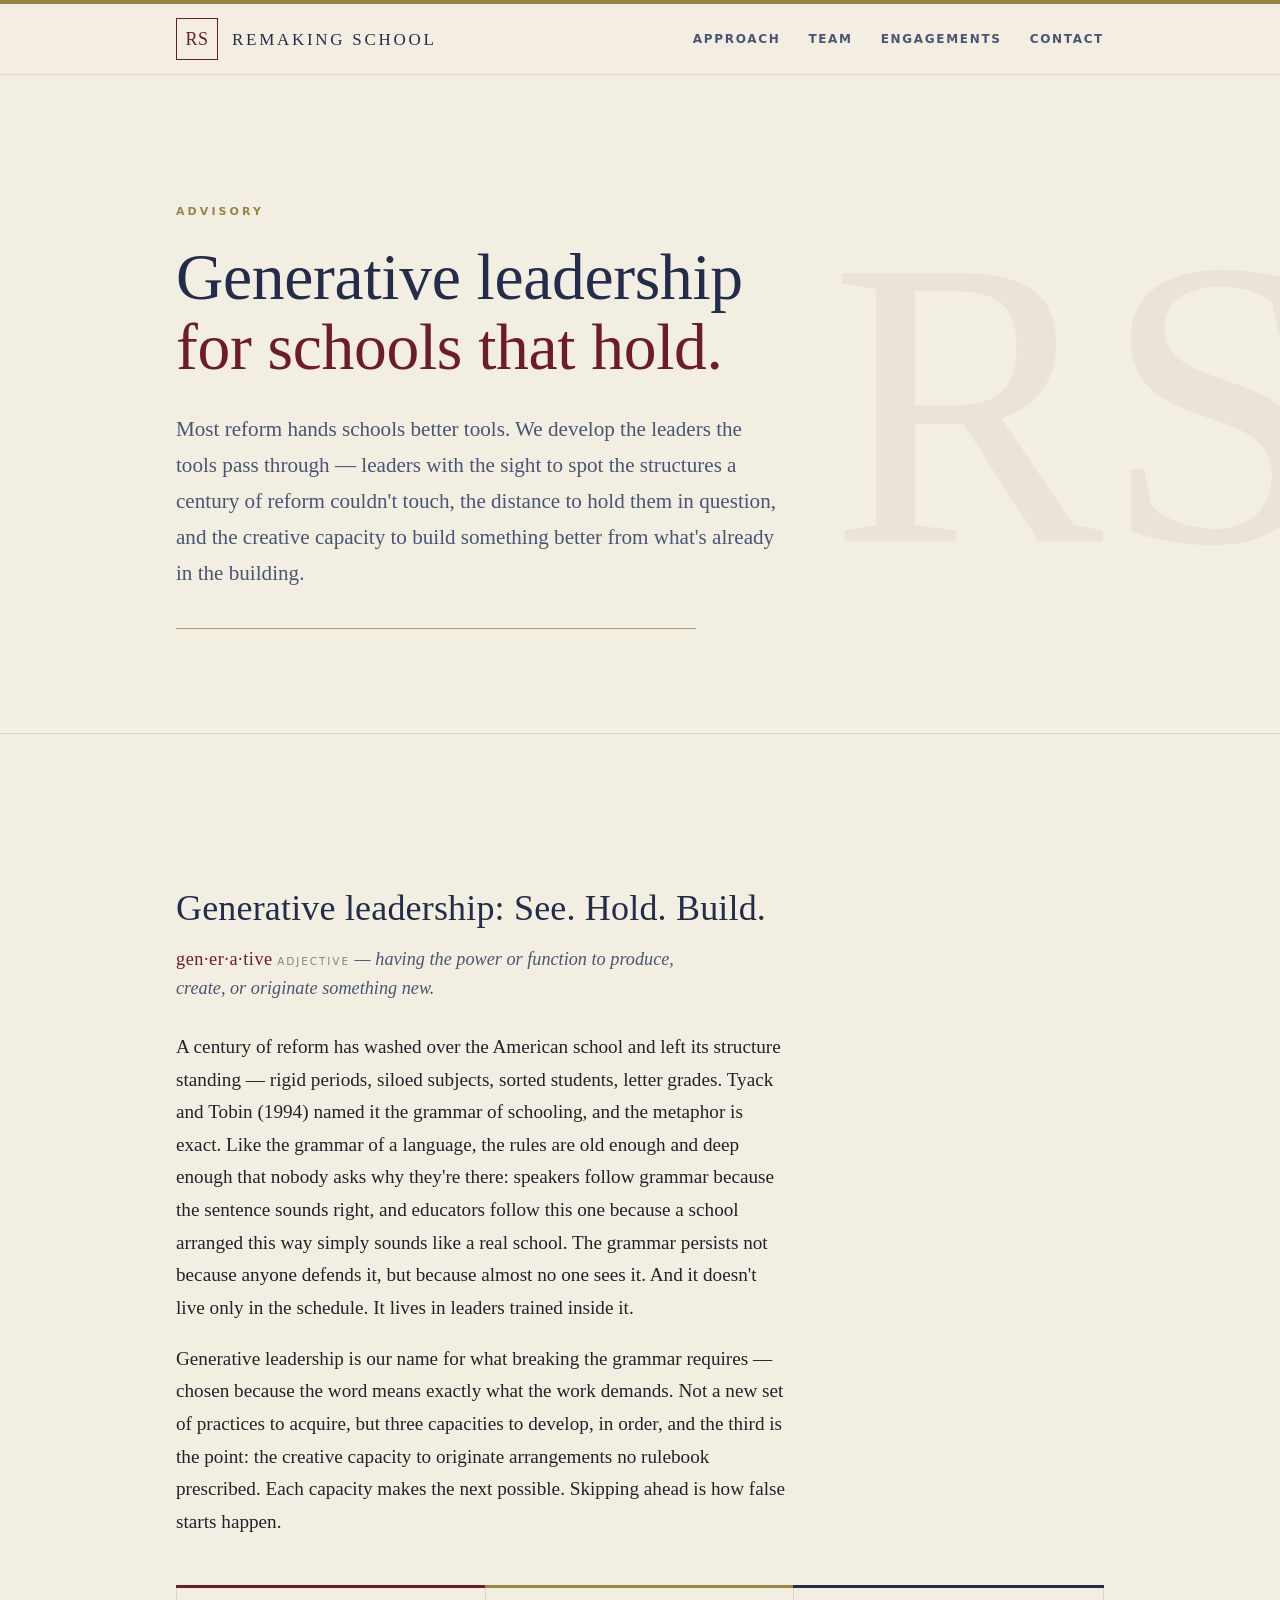
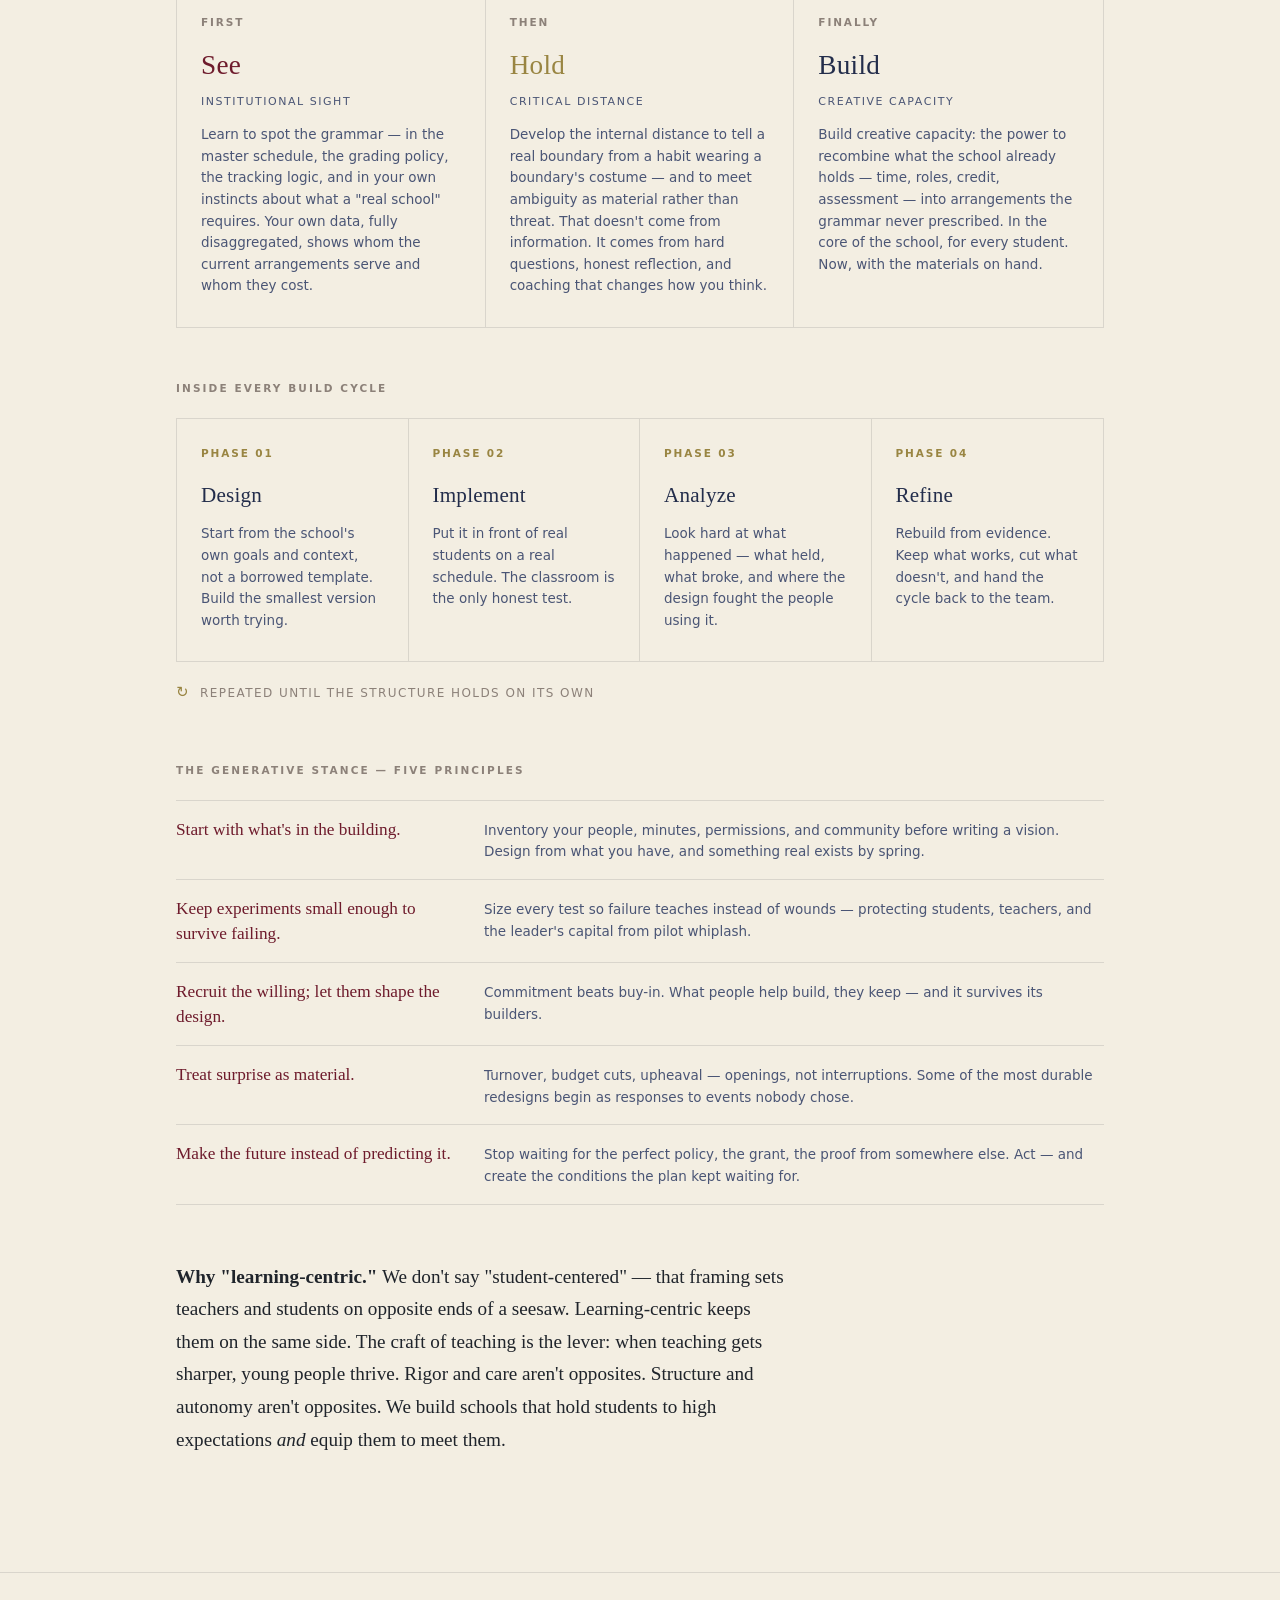
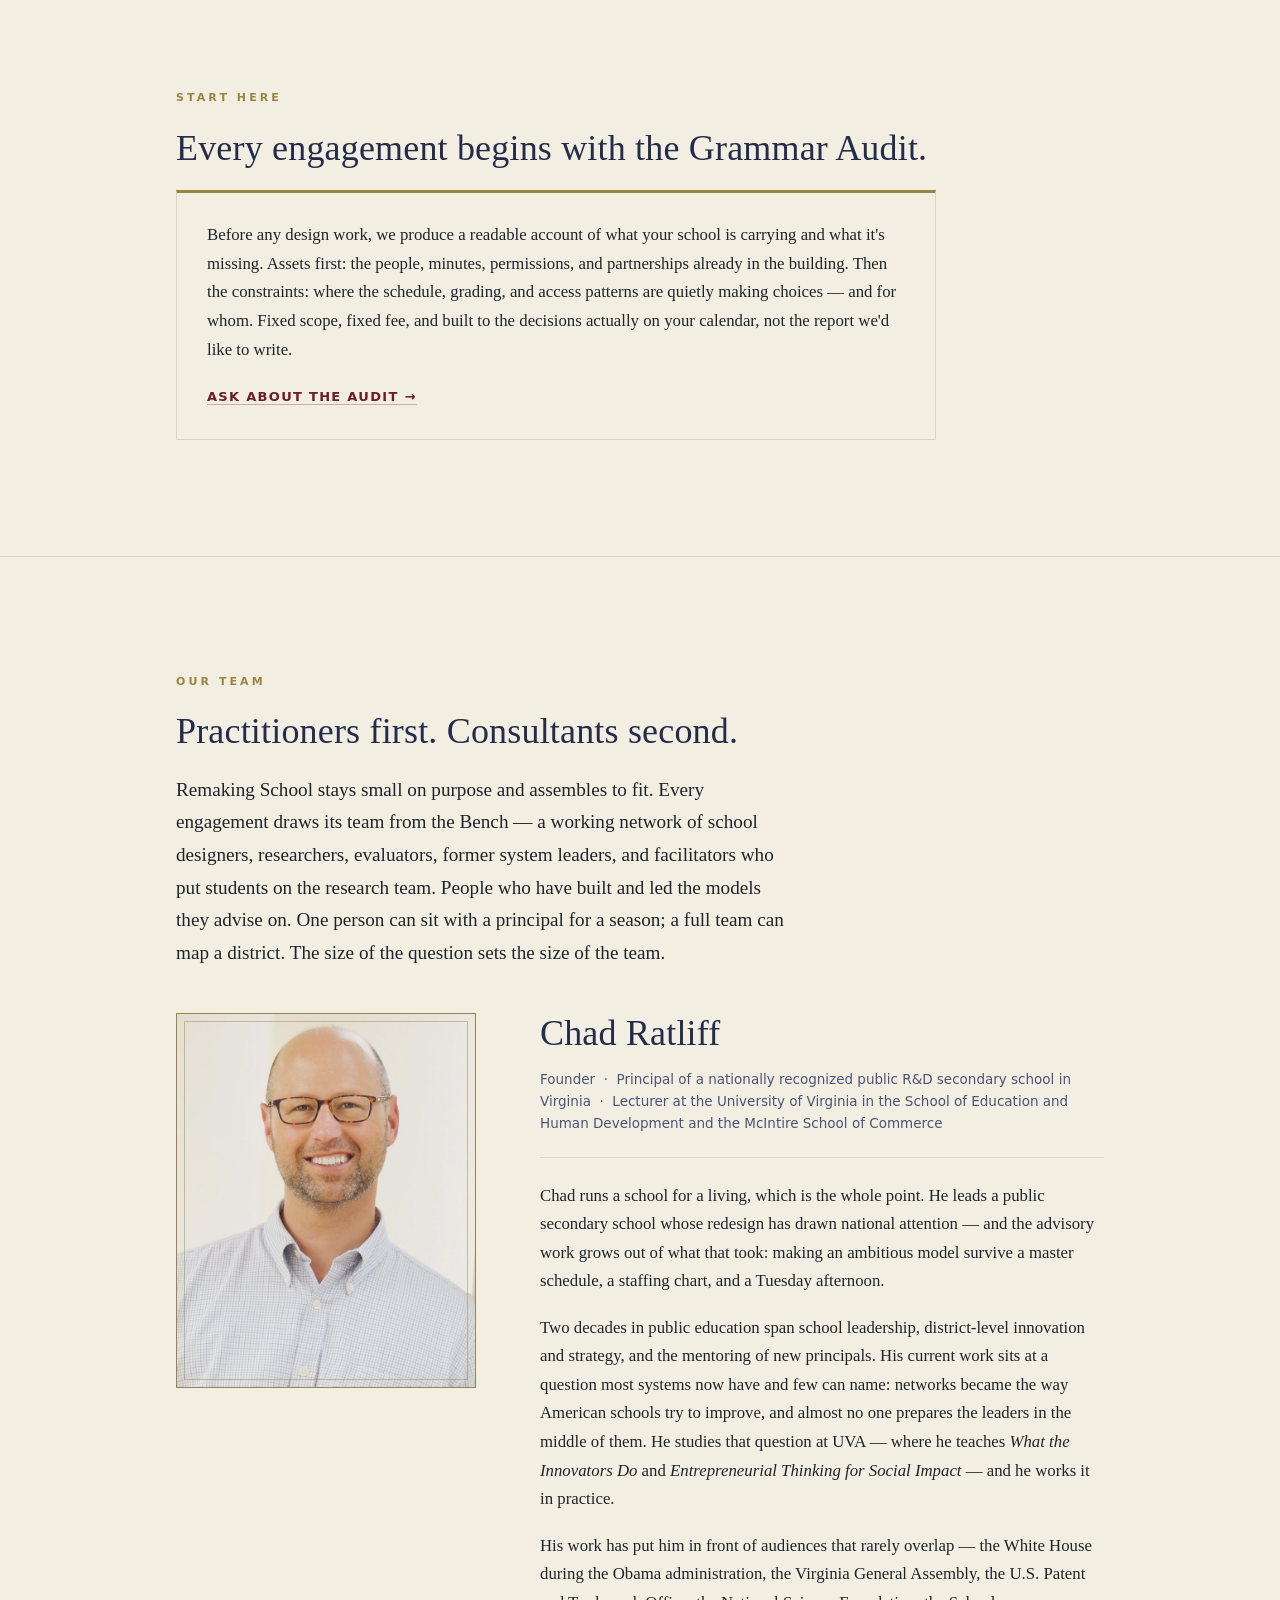
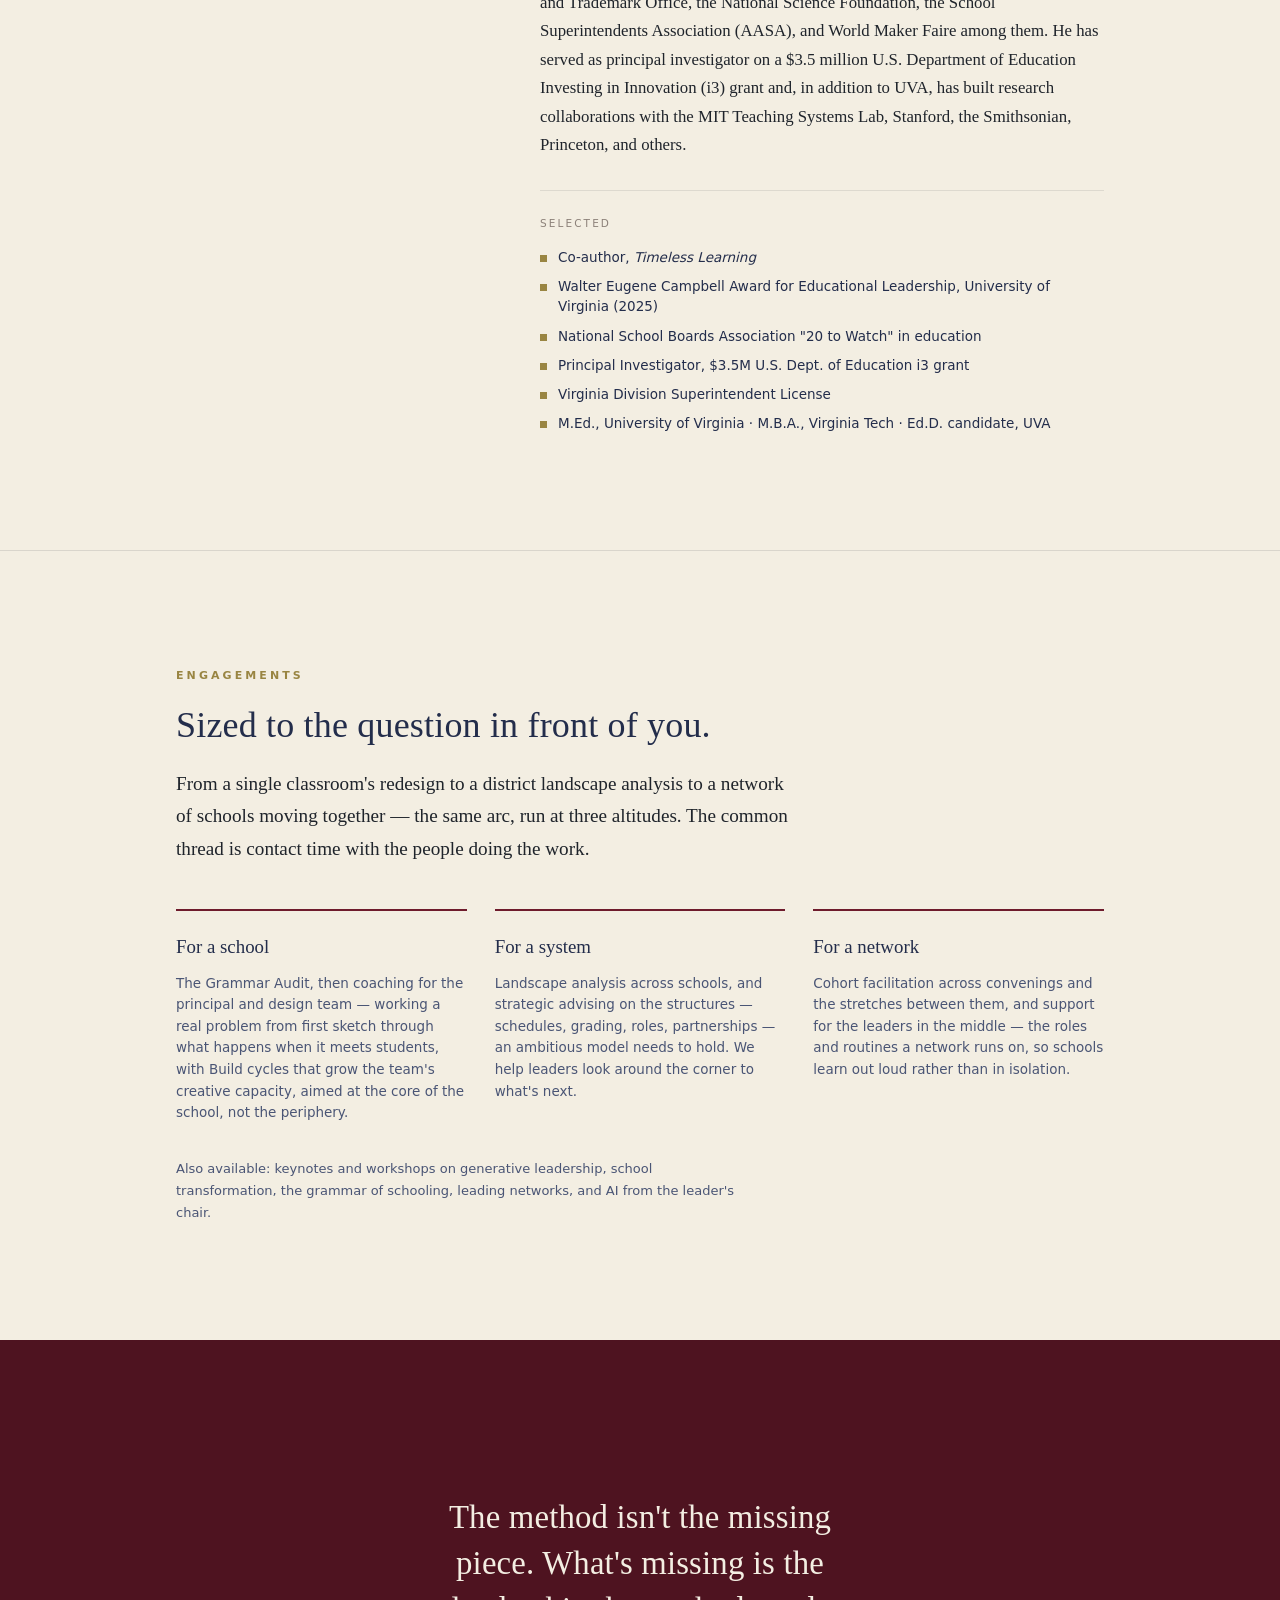
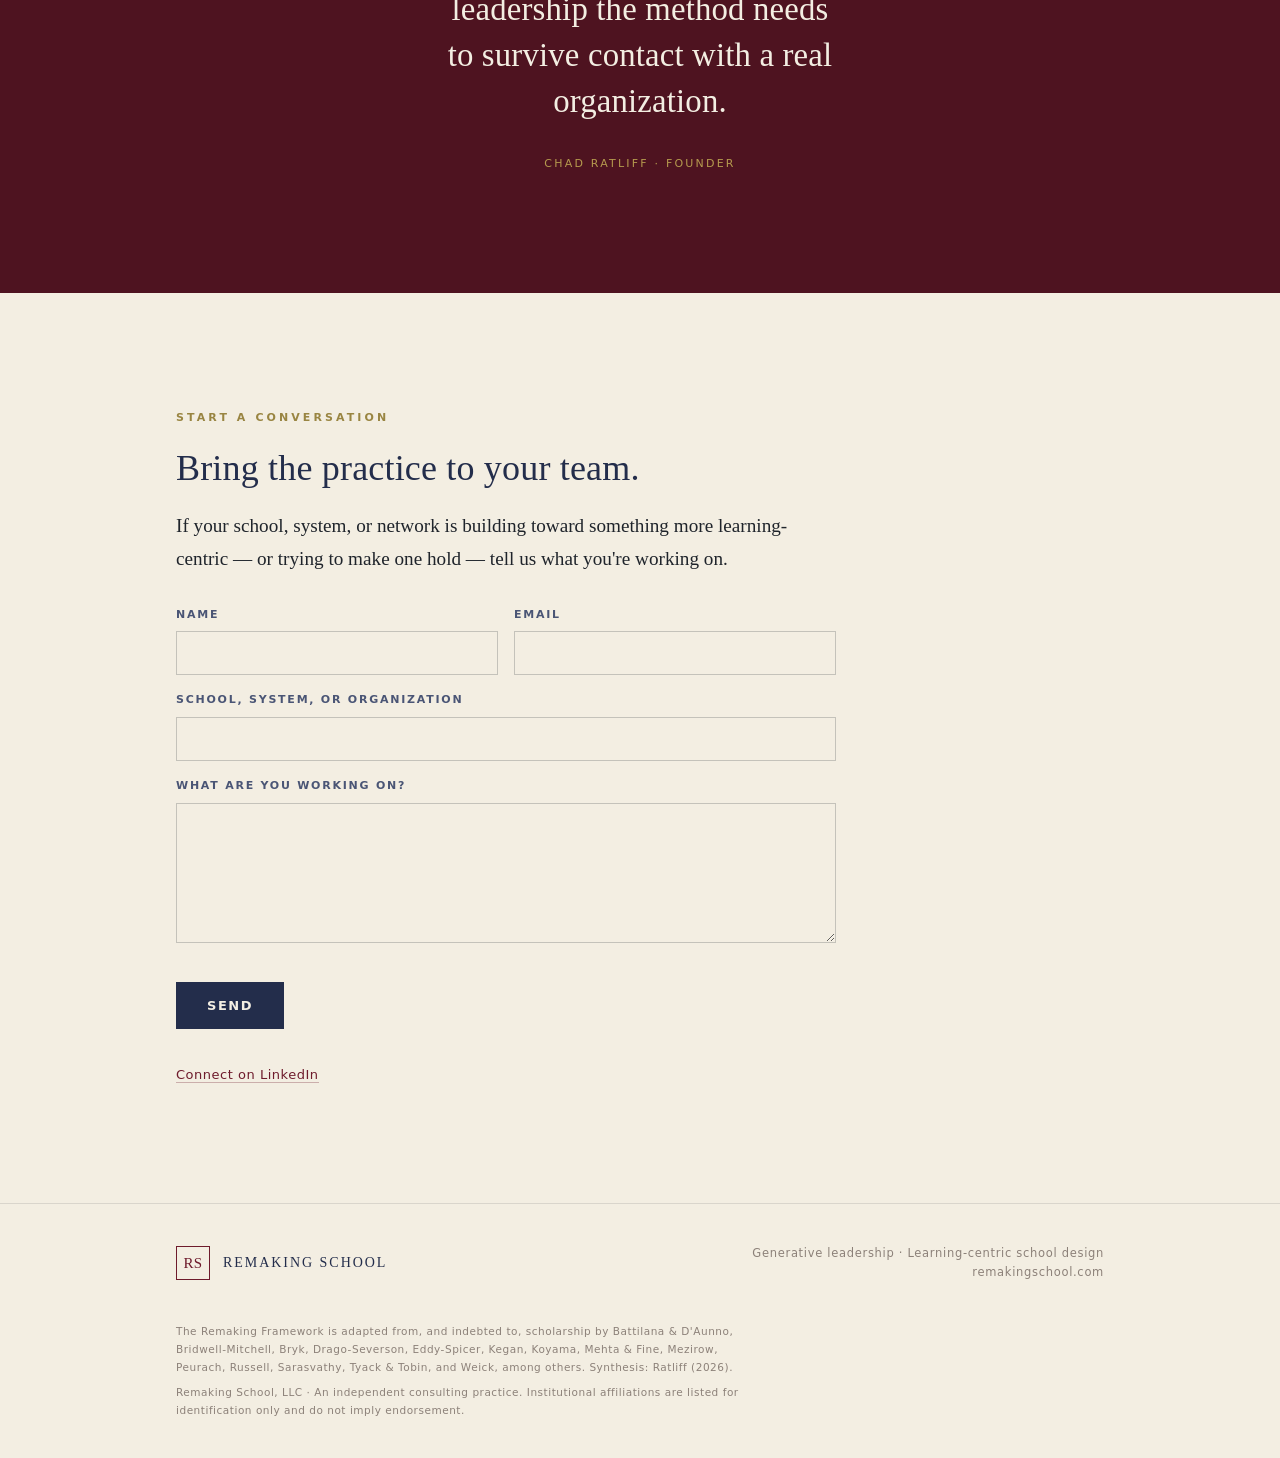
==== commit 4df5a451: "Add files via upload" ====
--- a/index.html
+++ b/index.html
@@ -3,8 +3,8 @@
 <head>
 <meta charset="UTF-8">
 <meta name="viewport" content="width=device-width, initial-scale=1.0">
-<title>Remaking School — Learning-Centric Schools That Hold</title>
-<meta name="description" content="Remaking School develops the leaders school transformation requires — and builds, with them, learning-centric structures that hold. Founded by Chad Ratliff.">
+<title>Remaking School — Generative Leadership for Schools That Hold</title>
+<meta name="description" content="Remaking School develops generative leaders — people with the sight, distance, and creative capacity to build learning-centric schools that hold. Founded by Chad Ratliff.">
 <link rel="stylesheet" href="styles.css">
 </head>
 <body>
@@ -33,27 +33,27 @@
 
   <main id="top">
 
-    <!-- ═══════════ HERO — headline + opening claim ═══════════ -->
+    <!-- ═══════════ HERO — generative leadership coined in the headline ═══════════ -->
     <section class="hero">
       <div class="watermark" aria-hidden="true">RS</div>
       <div class="wrap">
-        <p class="eyebrow reveal">Advisory · Charlottesville, Virginia</p>
-        <h1 class="hero-headline reveal">Learning-centric schools <em>that actually hold.</em></h1>
-        <p class="hero-sub reveal">Most reform hands schools better tools. Remaking School develops the leaders the tools pass through — and builds, alongside them, the structures an ambitious model needs to survive a real schedule, a real staffing chart, and a real Tuesday.</p>
+        <p class="eyebrow reveal">Advisory</p>
+        <h1 class="hero-headline reveal">Generative leadership <em>for schools that hold.</em></h1>
+        <p class="hero-sub reveal">Most reform hands schools better tools. We develop the leaders the tools pass through — leaders with the sight to spot the structures a century of reform couldn't touch, the distance to hold them in question, and the creative capacity to build something better from what's already in the building.</p>
         <div class="hero-rule reveal">
-          <span class="tag">Est. 2024</span>
           <span class="line"></span>
         </div>
       </div>
     </section>
 
-    <!-- ═══════════ APPROACH — the framework: See. Hold. Build. ═══════════ -->
+    <!-- ═══════════ APPROACH — the framework: generative leadership ═══════════ -->
     <section class="section section--line" id="approach">
       <div class="wrap">
         <p class="eyebrow reveal">The Framework</p>
-        <h2 class="section-head reveal">See. Hold. Build.</h2>
-        <p class="lede reveal">A century of reform has washed over the American school and left its structure standing — rigid periods, siloed subjects, sorted students, letter grades. Researchers call it the grammar of schooling. It persists because it's nearly invisible: it simply reads as how a real school works. And it doesn't live only in the schedule. It lives in leaders trained inside it — which is why permission, plans, and new tools keep stalling at the schoolhouse door.</p>
-        <p class="lede reveal">So the work develops three capacities, in order. Each one makes the next possible. Skipping ahead is how false starts happen.</p>
+        <h2 class="section-head reveal">Generative leadership: See. Hold. Build.</h2>
+        <p class="defline reveal"><strong>gen·er·a·tive</strong> <span>adjective</span> — having the power or function to produce, create, or originate something new.</p>
+        <p class="lede reveal">A century of reform has washed over the American school and left its structure standing — rigid periods, siloed subjects, sorted students, letter grades. Tyack and Tobin (1994) named it the grammar of schooling, and the metaphor is exact. Like the grammar of a language, the rules are old enough and deep enough that nobody asks why they're there: speakers follow grammar because the sentence sounds right, and educators follow this one because a school arranged this way simply sounds like a real school. The grammar persists not because anyone defends it, but because almost no one sees it. And it doesn't live only in the schedule. It lives in leaders trained inside it.</p>
+        <p class="lede reveal">Generative leadership is our name for what breaking the grammar requires — chosen because the word means exactly what the work demands. Not a new set of practices to acquire, but three capacities to develop, in order, and the third is the point: the creative capacity to originate arrangements no rulebook prescribed. Each capacity makes the next possible. Skipping ahead is how false starts happen.</p>
 
         <!-- the three capacities -->
         <div class="arc reveal">
@@ -72,8 +72,8 @@
           <div class="arc-step build">
             <p class="ord">Finally</p>
             <h3>Build</h3>
-            <p class="cap">Generative design</p>
-            <p>Recombine what the building already holds — time, roles, credit, assessment — into arrangements the grammar never prescribed. In the core of the school, for every student. Now, with the materials on hand.</p>
+            <p class="cap">Creative capacity</p>
+            <p>Build creative capacity: the power to recombine what the school already holds — time, roles, credit, assessment — into arrangements the grammar never prescribed. In the core of the school, for every student. Now, with the materials on hand.</p>
           </div>
         </div>
 
@@ -104,7 +104,7 @@
         <p class="cycle-foot reveal"><span class="arrow" aria-hidden="true">↻</span> Repeated until the structure holds on its own</p>
 
         <!-- the five working principles -->
-        <p class="sublabel reveal" style="margin-top:56px;">How we work — five principles</p>
+        <p class="sublabel reveal" style="margin-top:56px;">The generative stance — five principles</p>
         <div class="principles reveal">
           <div class="principle">
             <p class="pname">Start with what's in the building.</p>
@@ -124,7 +124,7 @@
           </div>
           <div class="principle">
             <p class="pname">Make the future instead of predicting it.</p>
-            <p class="pline">Stop waiting for the aligned superintendent, the grant, the proof from somewhere else. Act — and create the conditions the plan kept waiting for.</p>
+            <p class="pline">Stop waiting for the perfect policy, the grant, the proof from somewhere else. Act — and create the conditions the plan kept waiting for.</p>
           </div>
         </div>
 
@@ -161,11 +161,11 @@
 
           <div class="reveal">
             <h2 class="section-head" style="margin-bottom:14px;">Chad Ratliff</h2>
-            <p class="founder-role">Founder &nbsp;·&nbsp; Principal of a nationally recognized public secondary school in Virginia &nbsp;·&nbsp; Lecturer at the University of Virginia in the School of Education and Human Development and the McIntire School of Commerce</p>
+            <p class="founder-role">Founder &nbsp;·&nbsp; Principal of a nationally recognized public R&amp;D secondary school in Virginia &nbsp;·&nbsp; Lecturer at the University of Virginia in the School of Education and Human Development and the McIntire School of Commerce</p>
             <div class="founder-body">
               <p>Chad runs a school for a living, which is the whole point. He leads a public secondary school whose redesign has drawn national attention — and the advisory work grows out of what that took: making an ambitious model survive a master schedule, a staffing chart, and a Tuesday afternoon.</p>
-              <p>Two decades in public education span school leadership, district-level innovation and strategy, and the mentoring of new principals. His current work sits at a question most systems now have and few can name: networks became the way American schools try to improve, and almost no one prepares the leaders in the middle of them. He studies that question at UVA — where he teaches <em>What the Innovators Do</em> and <em>Entrepreneurial Thinking for Social Impact</em>, and is completing an Ed.D. — and he works it in practice.</p>
-              <p>His work has put him in front of audiences that rarely overlap — the White House during the Obama administration, the Virginia General Assembly, the U.S. Patent and Trademark Office, and World Maker Faire among them. He has served as principal investigator on a $3.5 million U.S. Department of Education Investing in Innovation (i3) grant and has built research collaborations with the MIT Teaching Systems Lab, the Smithsonian, Princeton, and others.</p>
+              <p>Two decades in public education span school leadership, district-level innovation and strategy, and the mentoring of new principals. His current work sits at a question most systems now have and few can name: networks became the way American schools try to improve, and almost no one prepares the leaders in the middle of them. He studies that question at UVA — where he teaches <em>What the Innovators Do</em> and <em>Entrepreneurial Thinking for Social Impact</em> — and he works it in practice.</p>
+              <p>His work has put him in front of audiences that rarely overlap — the White House during the Obama administration, the Virginia General Assembly, the U.S. Patent and Trademark Office, the National Science Foundation, the School Superintendents Association (AASA), and World Maker Faire among them. He has served as principal investigator on a $3.5 million U.S. Department of Education Investing in Innovation (i3) grant and, in addition to UVA, has built research collaborations with the MIT Teaching Systems Lab, Stanford, the Smithsonian, Princeton, and others.</p>
             </div>
             <div class="honors">
               <p class="hlabel">Selected</p>
@@ -183,7 +183,7 @@
       </div>
     </section>
 
-    <!-- ═══════════ ENGAGEMENTS — three altitudes + partner names ═══════════ -->
+    <!-- ═══════════ ENGAGEMENTS — three altitudes ═══════════ -->
     <section class="section section--line" id="engagements">
       <div class="wrap">
         <p class="eyebrow reveal">Engagements</p>
@@ -193,7 +193,7 @@
         <div class="engage-grid">
           <div class="eng-card reveal">
             <h3>For a school</h3>
-            <p>The Grammar Audit, then coaching for the principal and design team — working a real problem from first sketch through what happens when it meets students, with Build cycles aimed at the core of the school, not the periphery.</p>
+            <p>The Grammar Audit, then coaching for the principal and design team — working a real problem from first sketch through what happens when it meets students, with Build cycles that grow the team's creative capacity, aimed at the core of the school, not the periphery.</p>
           </div>
           <div class="eng-card reveal">
             <h3>For a system</h3>
@@ -205,16 +205,7 @@
           </div>
         </div>
 
-        <p class="keynote-line reveal">Also available: keynotes and workshops on school transformation, the grammar of schooling, leading networks, entrepreneurial leadership, and AI from the leader's chair.</p>
-
-        <!-- PARTNERS: add or remove names here. Confirm clients are OK being listed publicly. -->
-        <div class="partners reveal">
-          <p class="plabel">Recent partners</p>
-          <div class="partner-list">
-            <span>Getting Smart</span>
-            <span>Human Restoration Project</span>
-          </div>
-        </div>
+        <p class="keynote-line reveal">Also available: keynotes and workshops on generative leadership, school transformation, the grammar of schooling, leading networks, and AI from the leader's chair.</p>
       </div>
     </section>
 
@@ -227,20 +218,45 @@
       </div>
     </section>
 
-    <!-- ═══════════ CONTACT — invitation + email ═══════════ -->
-    <!-- NOTE: swap both mailto links to a branded address (e.g. chad@remakingschool.com)
-         once forwarding is set up — the gmail address undercuts the register of the site. -->
+    <!-- ═══════════ CONTACT — form posts to email; no address or location shown ═══════════ -->
+    <!-- HOW THE FORM WORKS: it posts to FormSubmit, which forwards submissions to the
+         email in the action URL without displaying it on the page. The FIRST submission
+         triggers a one-time confirmation email from FormSubmit — click the link in it
+         once and the form is live. After activation, FormSubmit emails you a random
+         alias string; you can replace the address in the action URL with that alias
+         so the email doesn't appear anywhere in the page source. -->
     <section class="section" id="contact">
       <div class="wrap">
         <div class="contact-inner">
           <p class="eyebrow reveal">Start a conversation</p>
           <h2 class="section-head reveal">Bring the practice to your team.</h2>
-          <p class="lede reveal">If your school, system, or network is building toward something more learning-centric — or trying to make one hold — we'd like to hear what you're working on.</p>
-          <a class="btn reveal" href="mailto:chadsratliff@gmail.com?subject=Remaking%20School%20—%20Inquiry">Get in touch</a>
-          <p class="contact-meta reveal">
-            <a href="mailto:chadsratliff@gmail.com">chadsratliff@gmail.com</a><br>
-            Charlottesville, Virginia
-          </p>
+          <p class="lede reveal">If your school, system, or network is building toward something more learning-centric — or trying to make one hold — tell us what you're working on.</p>
+
+          <form class="cform reveal" action="https://formsubmit.co/chadsratliff@gmail.com" method="POST">
+            <input type="hidden" name="_subject" value="Remaking School — Website Inquiry">
+            <input type="text" name="_honey" class="hp" tabindex="-1" autocomplete="off" aria-hidden="true">
+            <div class="row2">
+              <div>
+                <label for="f-name">Name</label>
+                <input id="f-name" type="text" name="name" required>
+              </div>
+              <div>
+                <label for="f-email">Email</label>
+                <input id="f-email" type="email" name="email" required>
+              </div>
+            </div>
+            <div>
+              <label for="f-org">School, system, or organization</label>
+              <input id="f-org" type="text" name="organization">
+            </div>
+            <div>
+              <label for="f-msg">What are you working on?</label>
+              <textarea id="f-msg" name="message" required></textarea>
+            </div>
+            <div><button class="btn" type="submit">Send</button></div>
+          </form>
+
+          <p class="contact-meta reveal"><a href="https://www.linkedin.com/in/chadsratliff/">Connect on LinkedIn</a></p>
         </div>
       </div>
     </section>
@@ -255,8 +271,8 @@
         <span class="fn">Remaking School</span>
       </div>
       <p class="footer-meta">
-        Learning-centric school design<br>
-        Charlottesville, Virginia · remakingschool.com
+        Generative leadership · Learning-centric school design<br>
+        remakingschool.com
       </p>
     </div>
     <div class="footer-notes">
--- a/styles.css
+++ b/styles.css
@@ -399,7 +399,36 @@
   .arc-step{border-right:0;border-bottom:1px solid rgba(31,36,43,.12);}
   .arc-step:last-child{border-bottom:0;}
   .principle{grid-template-columns:1fr;gap:6px;}
+  .cform .row2{grid-template-columns:1fr;}
 }
 @media (max-width:600px){
   .audit{padding:22px 20px;}
 }
+
+/* ---------- generative definition line (framework section) ---------- */
+.defline{
+  font-family:var(--serif);font-style:italic;font-size:1.14rem;line-height:1.6;
+  color:var(--navy-400);margin:-6px 0 28px;max-width:58ch;
+}
+.defline strong{font-style:normal;font-weight:500;color:var(--maroon);letter-spacing:.03em;}
+.defline span{
+  font-family:var(--sans);font-style:normal;font-size:10.5px;letter-spacing:.18em;
+  text-transform:uppercase;color:var(--mortar);
+}
+
+/* ---------- contact form ---------- */
+.cform{margin-top:30px;display:grid;gap:16px;}
+.cform label{
+  font-family:var(--sans);font-size:11px;letter-spacing:.16em;text-transform:uppercase;
+  color:var(--navy-400);font-weight:600;display:block;margin-bottom:7px;
+}
+.cform input,.cform textarea{
+  width:100%;font-family:var(--sans);font-size:14.5px;color:var(--ink);
+  background:transparent;border:1px solid rgba(31,36,43,.22);
+  padding:13px 14px;border-radius:0;
+}
+.cform input:focus,.cform textarea:focus{outline:2px solid var(--gold);outline-offset:1px;border-color:var(--gold);}
+.cform textarea{min-height:140px;resize:vertical;}
+.cform .row2{display:grid;grid-template-columns:1fr 1fr;gap:16px;}
+.cform .btn{cursor:pointer;font-family:var(--sans);}
+.hp{position:absolute;left:-9999px;opacity:0;height:0;overflow:hidden;}
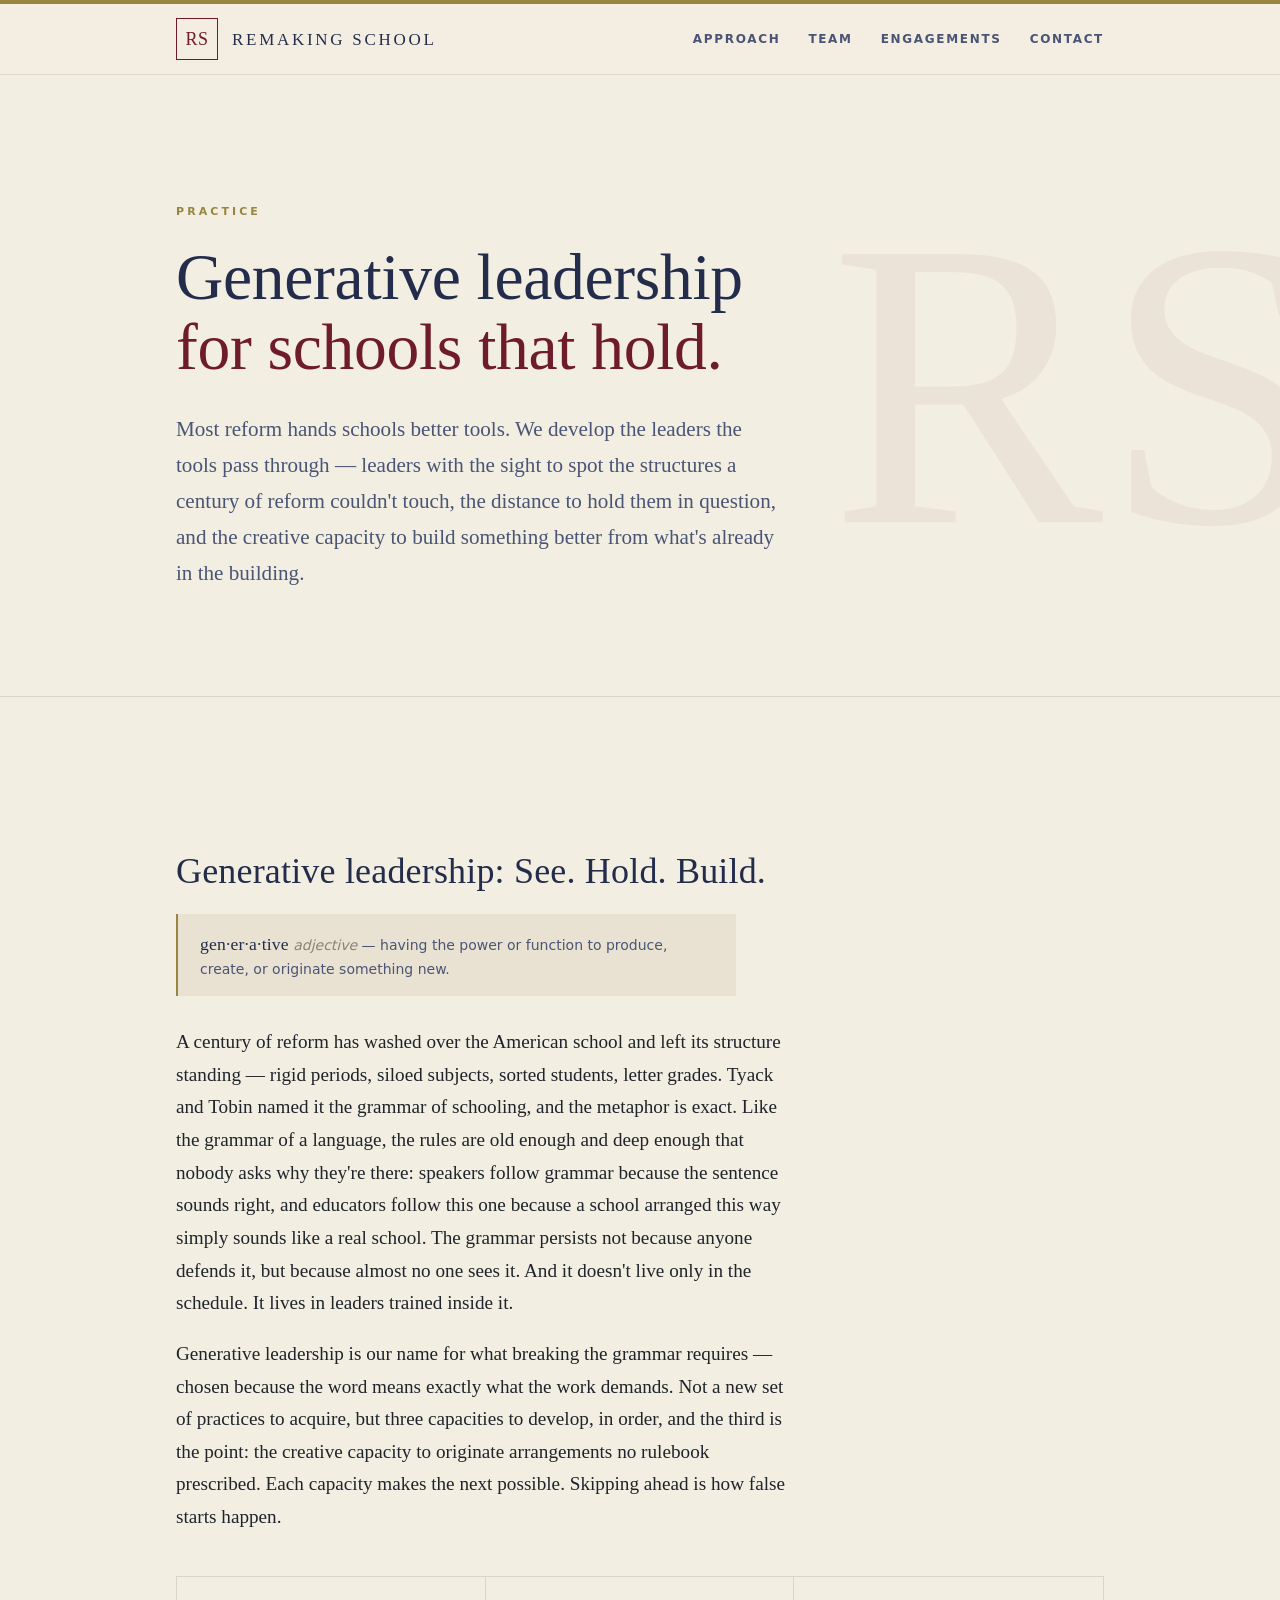
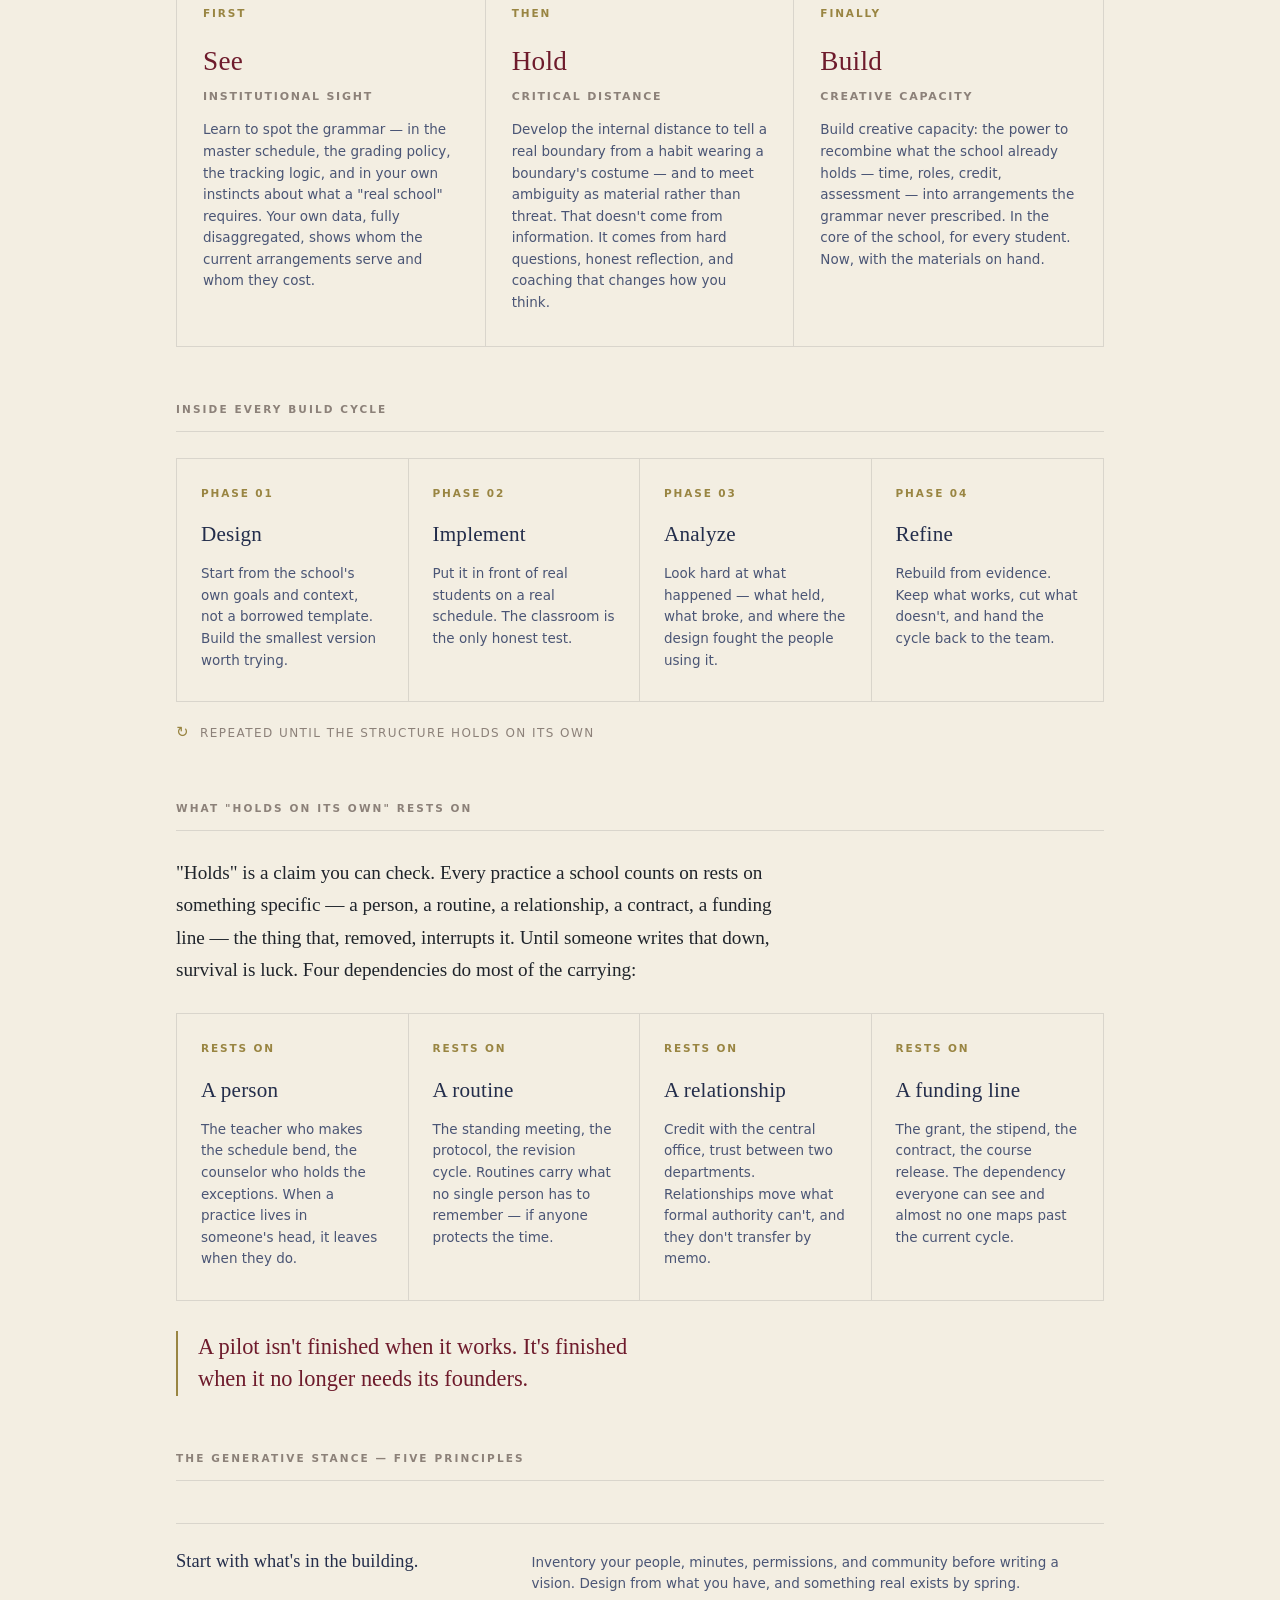
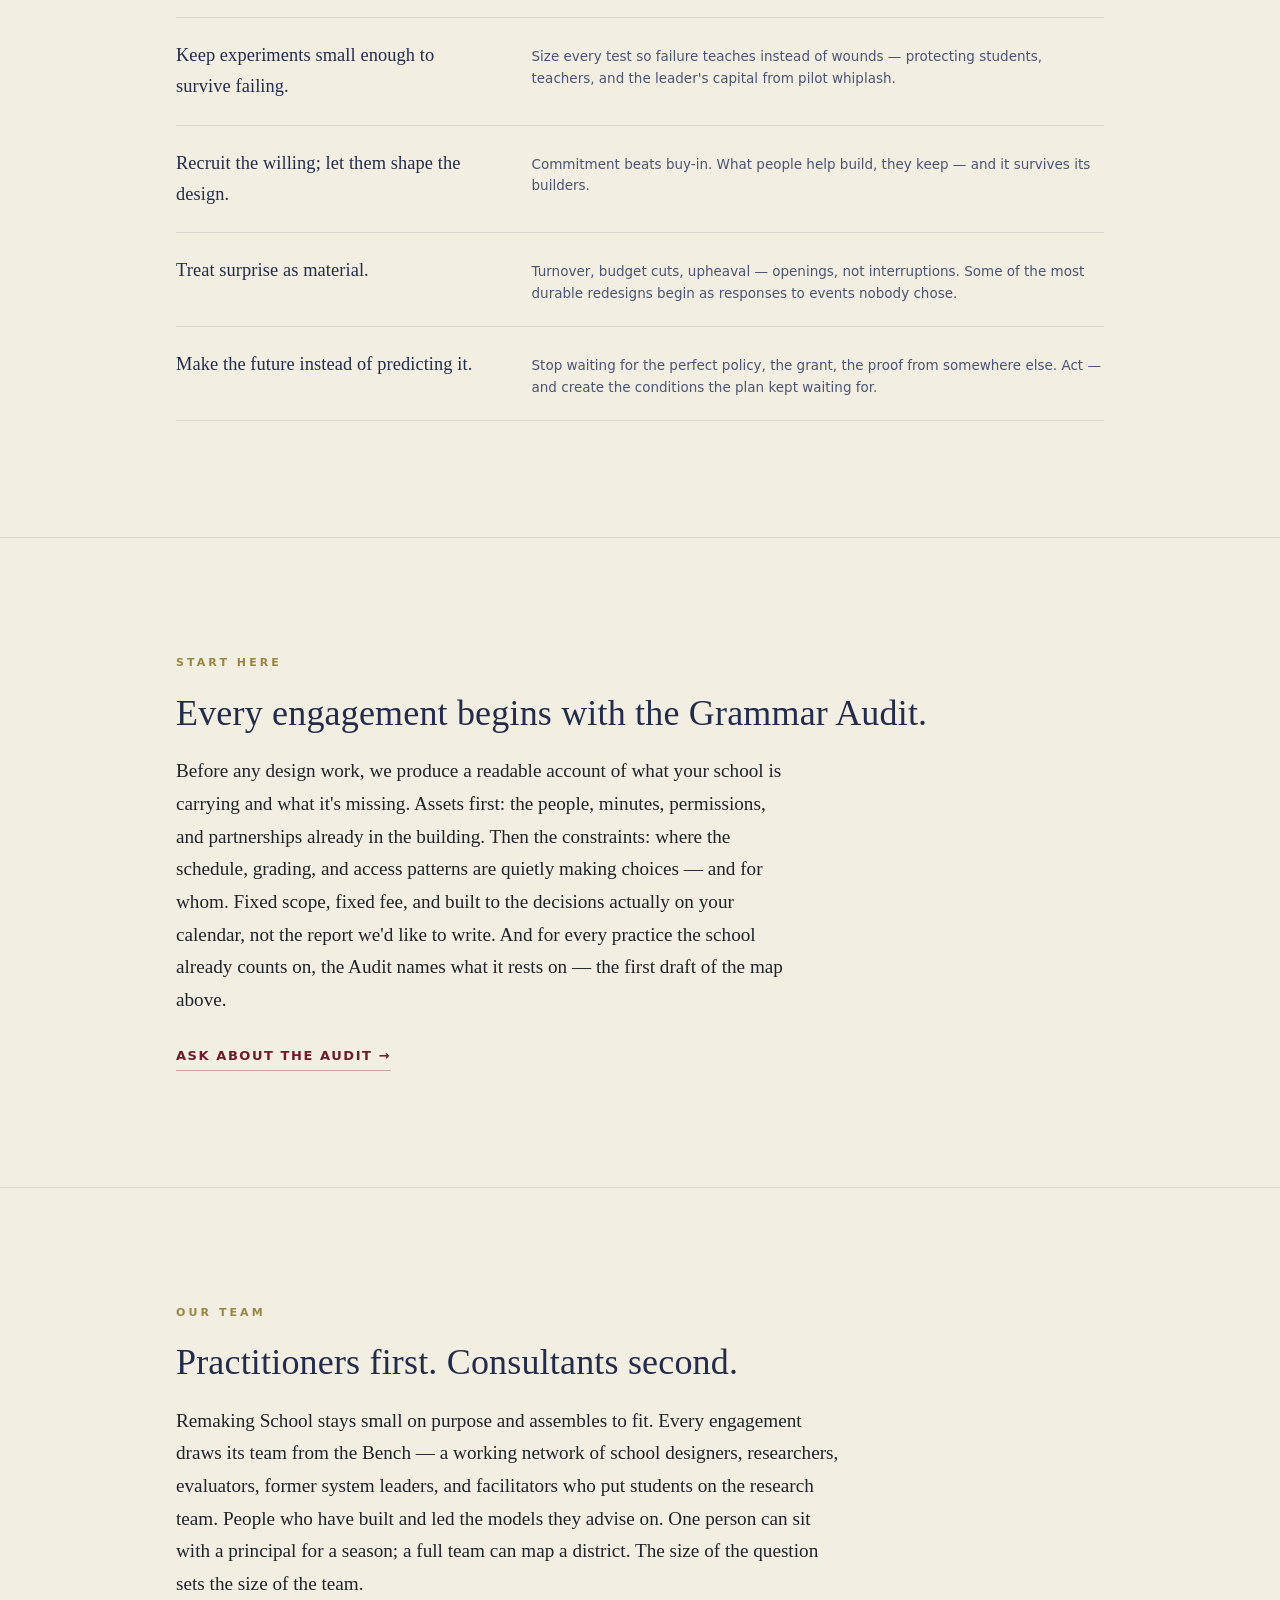
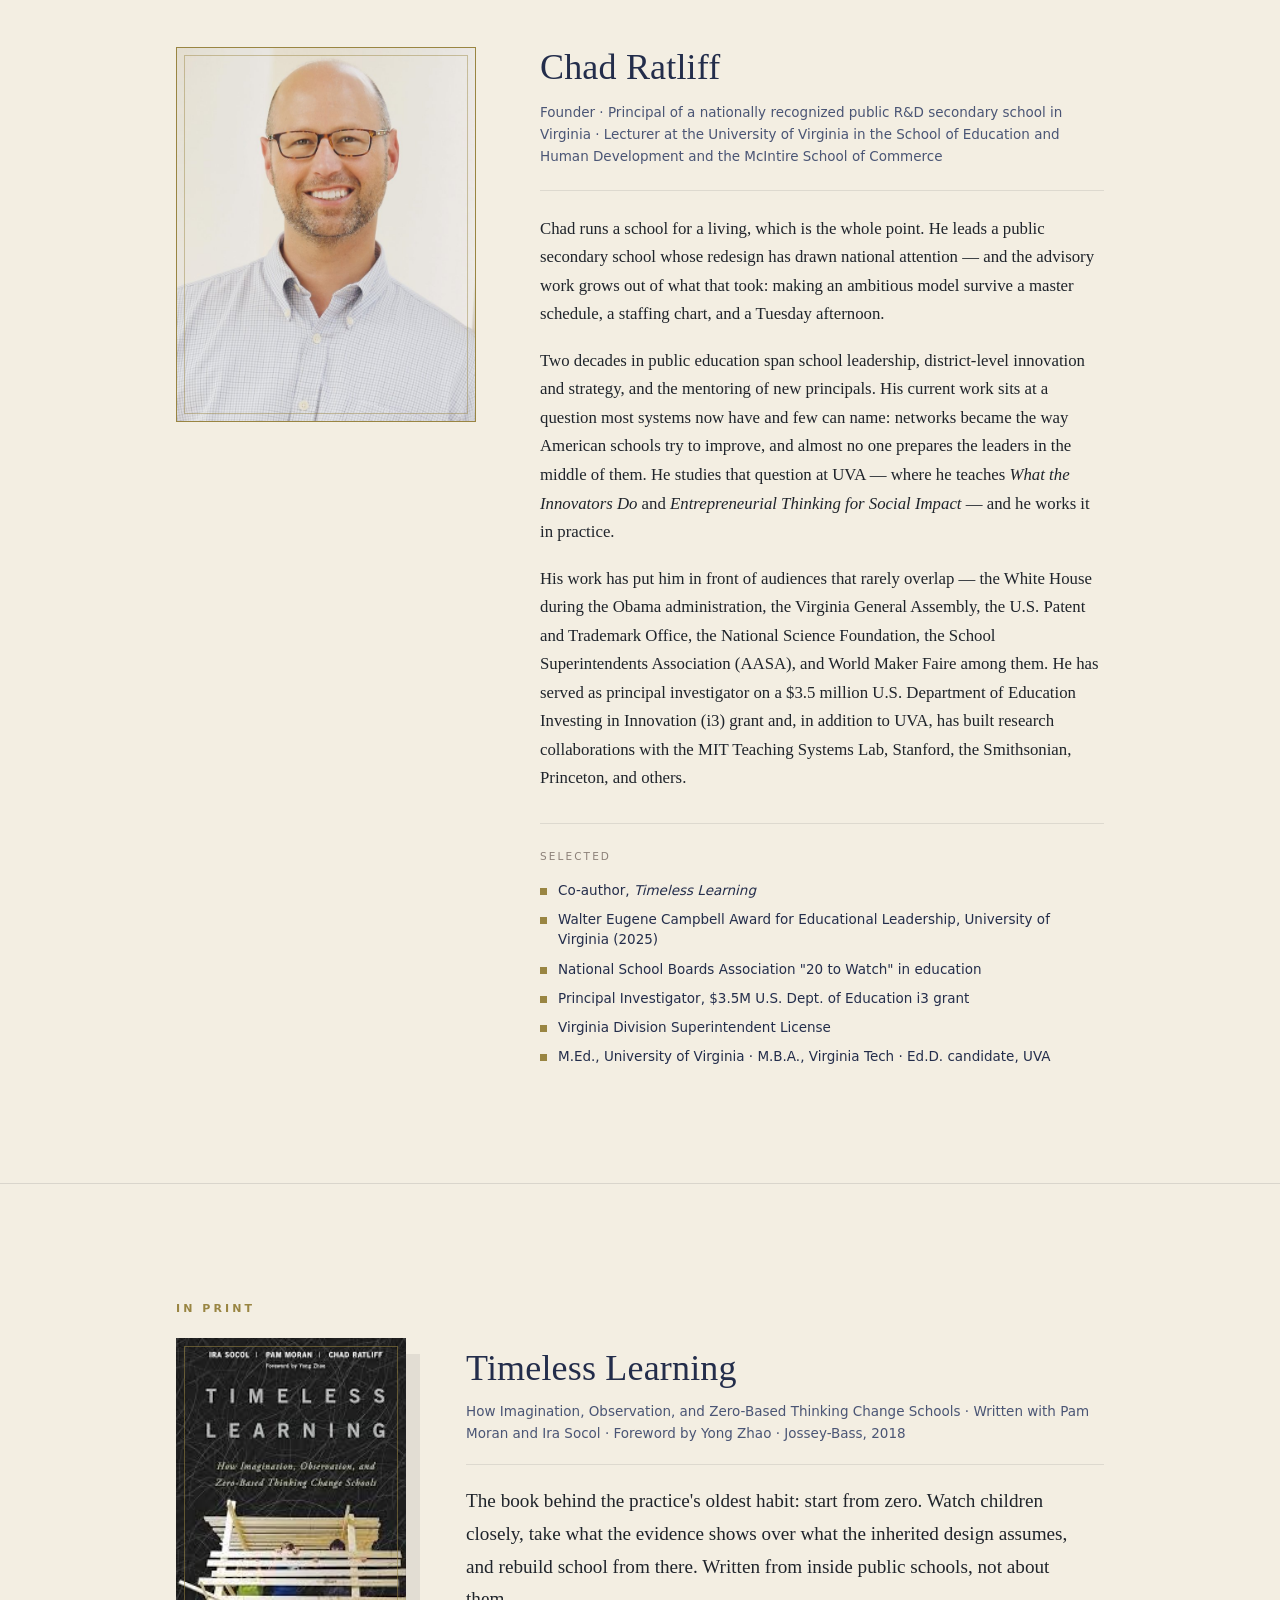
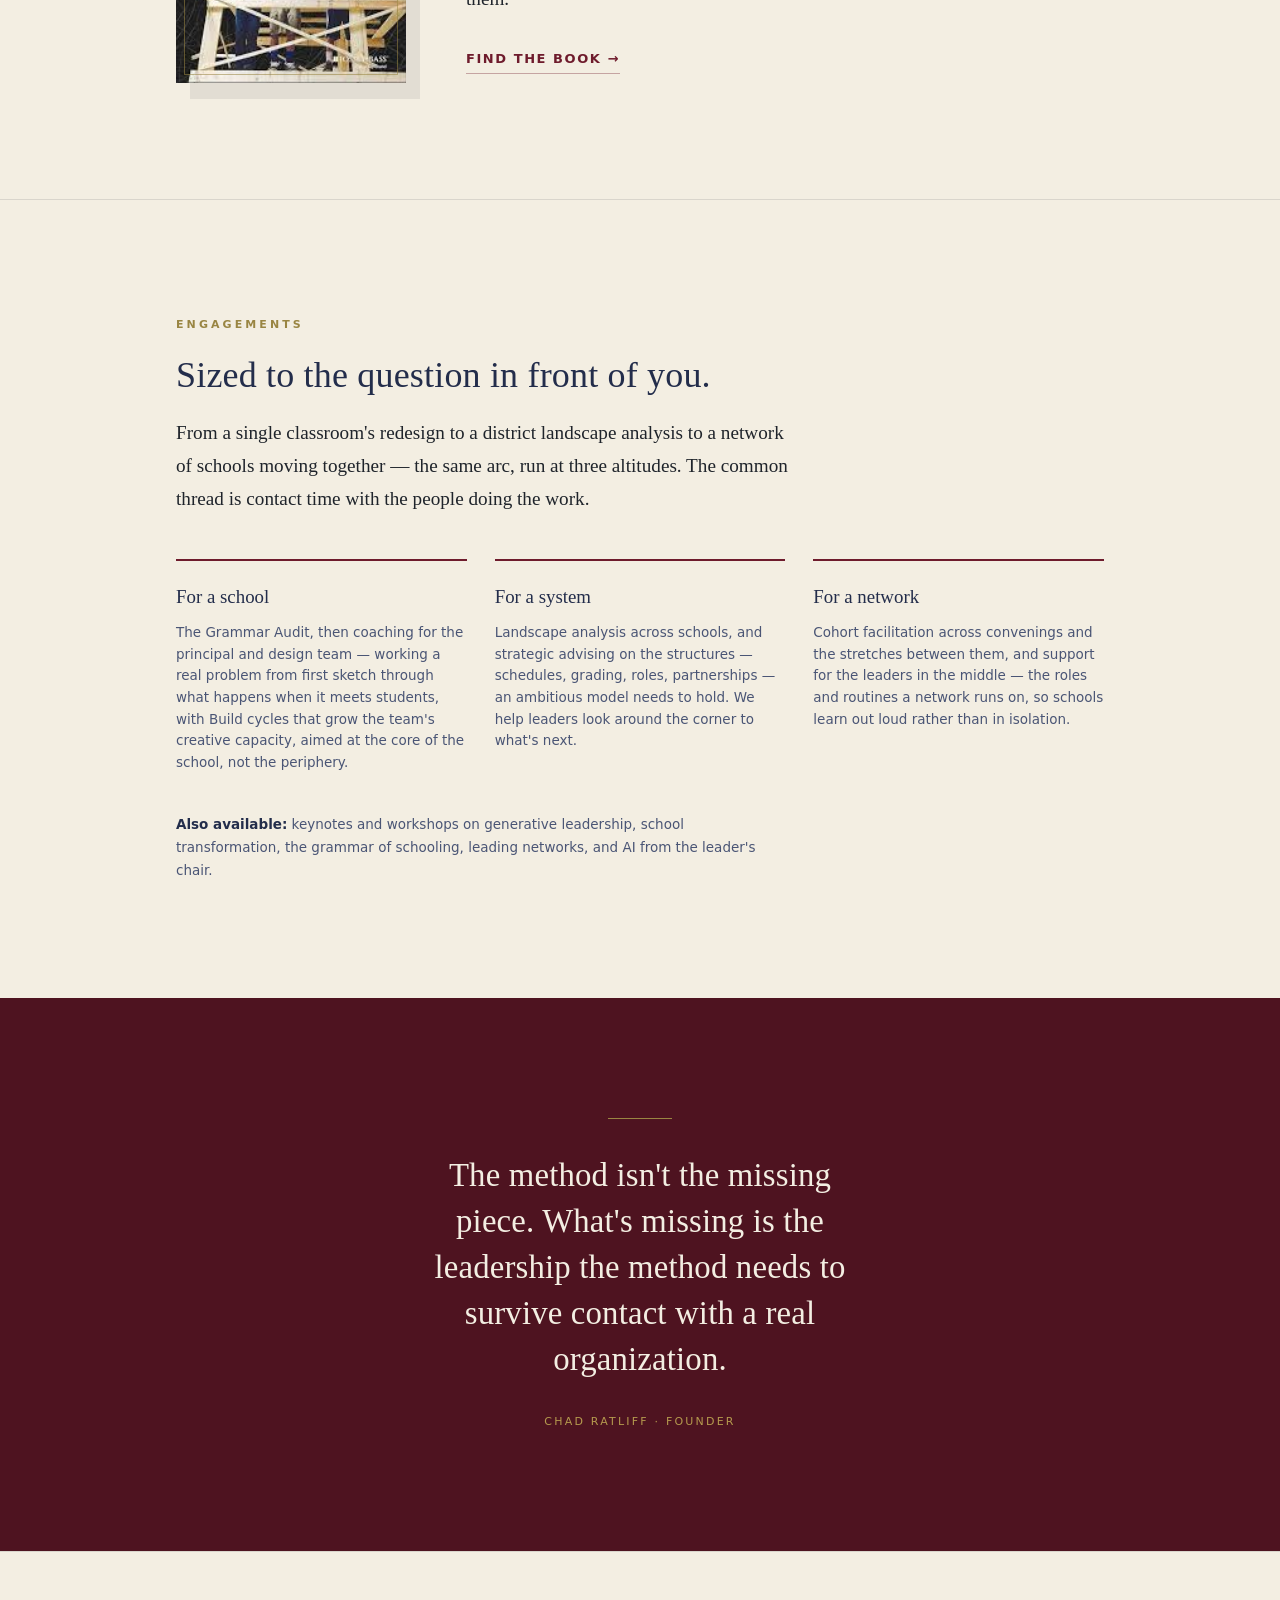
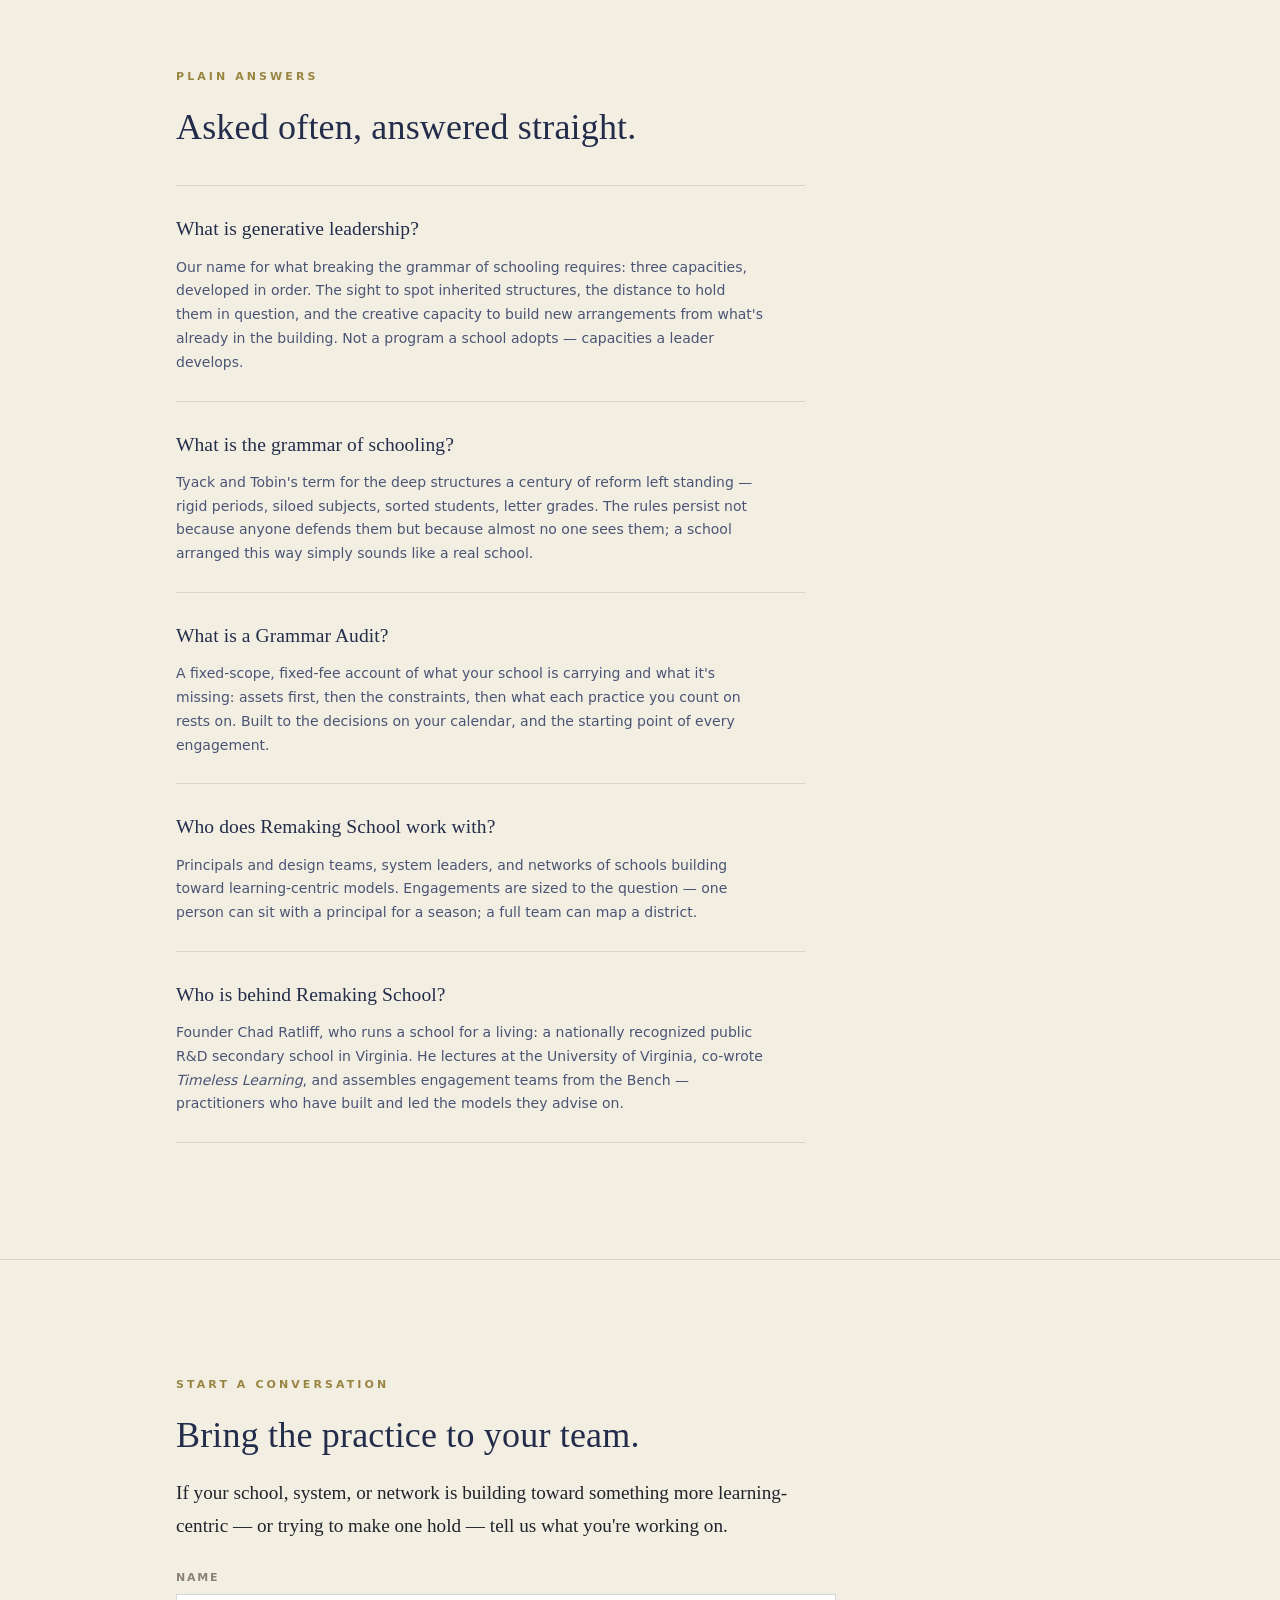
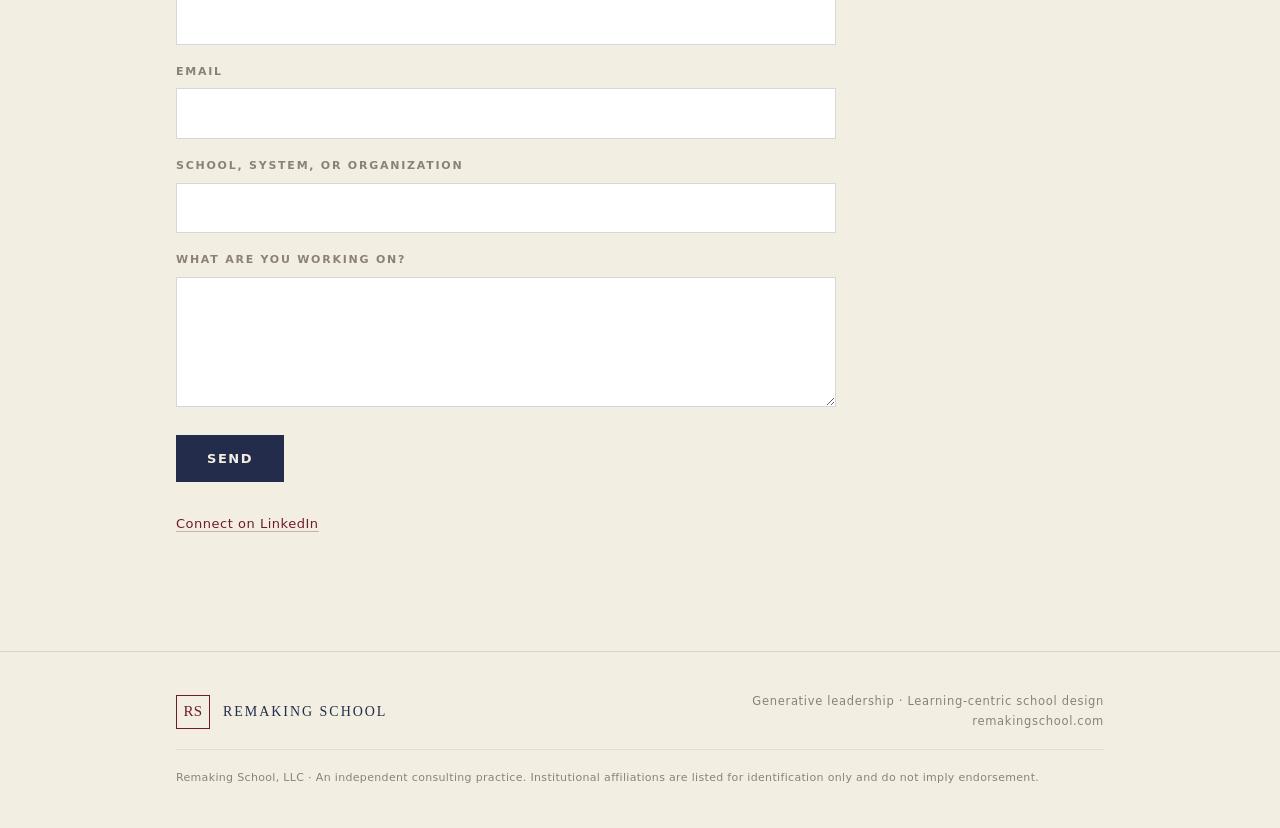
==== commit 8988fab2: "Replace index.html with reviewed single-file page (inline styles, schema, FormSubmit endpoint, book " ====
--- a/index.html
+++ b/index.html
@@ -4,18 +4,338 @@
 <meta charset="UTF-8">
 <meta name="viewport" content="width=device-width, initial-scale=1.0">
 <title>Remaking School — Generative Leadership for Schools That Hold</title>
-<meta name="description" content="Remaking School develops generative leaders — people with the sight, distance, and creative capacity to build learning-centric schools that hold. Founded by Chad Ratliff.">
-<link rel="stylesheet" href="styles.css">
+
+<meta name="description" content="Remaking School is a generative leadership practice: school redesign consulting, executive coaching for principals and system leaders, and facilitation for networks of schools. Founded by Chad Ratliff, a sitting school leader.">
+
+<link rel="canonical" href="https://remakingschool.com/">
+<meta property="og:type" content="website">
+<meta property="og:url" content="https://remakingschool.com/">
+<meta property="og:title" content="Remaking School — Generative Leadership for Schools That Hold">
+<meta property="og:description" content="A generative leadership practice: school redesign consulting, executive coaching for school and system leaders, and facilitation for networks of schools. Founded by Chad Ratliff.">
+<meta property="og:image" content="https://remakingschool.com/chad-ratliff.jpg">
+<meta name="twitter:card" content="summary">
+
+<script type="application/ld+json">
+{
+  "@context": "https://schema.org",
+  "@graph": [
+    {
+      "@type": "ProfessionalService",
+      "@id": "https://remakingschool.com/#org",
+      "name": "Remaking School, LLC",
+      "alternateName": "Remaking School",
+      "url": "https://remakingschool.com/",
+      "description": "A generative leadership practice: school redesign consulting, executive coaching for principals and system leaders, and facilitation for networks of schools building learning-centric models.",
+      "founder": { "@id": "https://remakingschool.com/#chad-ratliff" },
+      "areaServed": "United States",
+      "knowsAbout": ["school redesign", "generative leadership", "grammar of schooling", "learning-centric school design", "leadership coaching", "networked improvement communities", "cohort facilitation"],
+      "sameAs": ["https://www.linkedin.com/in/chadsratliff/"]
+    },
+    {
+      "@type": "Person",
+      "@id": "https://remakingschool.com/#chad-ratliff",
+      "name": "Chad Ratliff",
+      "jobTitle": "Founder, Remaking School",
+      "description": "Founder of Remaking School. Leads a nationally recognized public R&D secondary school in Virginia; Lecturer at the University of Virginia; co-author of Timeless Learning.",
+      "worksFor": { "@id": "https://remakingschool.com/#org" },
+      "affiliation": { "@type": "CollegeOrUniversity", "name": "University of Virginia" },
+      "alumniOf": [
+        { "@type": "CollegeOrUniversity", "name": "University of Virginia" },
+        { "@type": "CollegeOrUniversity", "name": "Virginia Tech" }
+      ],
+      "sameAs": ["https://www.linkedin.com/in/chadsratliff/"]
+    },
+    {
+      "@type": "Book",
+      "@id": "https://remakingschool.com/#timeless-learning",
+      "name": "Timeless Learning: How Imagination, Observation, and Zero-Based Thinking Change Schools",
+      "author": [
+        { "@type": "Person", "name": "Ira Socol" },
+        { "@type": "Person", "name": "Pam Moran" },
+        { "@id": "https://remakingschool.com/#chad-ratliff" }
+      ],
+      "publisher": { "@type": "Organization", "name": "Jossey-Bass" },
+      "contributor": { "@type": "Person", "name": "Yong Zhao" },
+      "datePublished": "2018",
+      "inLanguage": "en"
+    },
+    {
+      "@type": "FAQPage",
+      "mainEntity": [
+        {
+          "@type": "Question",
+          "name": "What is generative leadership?",
+          "acceptedAnswer": { "@type": "Answer", "text": "Our name for what breaking the grammar of schooling requires: three capacities, developed in order. The sight to spot inherited structures, the distance to hold them in question, and the creative capacity to build new arrangements from what's already in the building. Not a program a school adopts — capacities a leader develops." }
+        },
+        {
+          "@type": "Question",
+          "name": "What is the grammar of schooling?",
+          "acceptedAnswer": { "@type": "Answer", "text": "Tyack and Tobin's term for the deep structures a century of reform left standing — rigid periods, siloed subjects, sorted students, letter grades. The rules persist not because anyone defends them but because almost no one sees them; a school arranged this way simply sounds like a real school." }
+        },
+        {
+          "@type": "Question",
+          "name": "What is a Grammar Audit?",
+          "acceptedAnswer": { "@type": "Answer", "text": "A fixed-scope, fixed-fee account of what your school is carrying and what it's missing: assets first, then the constraints, then what each practice you count on rests on. Built to the decisions on your calendar, and the starting point of every engagement." }
+        },
+        {
+          "@type": "Question",
+          "name": "Who does Remaking School work with?",
+          "acceptedAnswer": { "@type": "Answer", "text": "Principals and design teams, system leaders, and networks of schools building toward learning-centric models. Engagements are sized to the question — one person can sit with a principal for a season; a full team can map a district." }
+        },
+        {
+          "@type": "Question",
+          "name": "Who is behind Remaking School?",
+          "acceptedAnswer": { "@type": "Answer", "text": "Founder Chad Ratliff, who runs a school for a living: a nationally recognized public R&D secondary school in Virginia. He lectures at the University of Virginia, co-wrote Timeless Learning, and assembles engagement teams from the Bench — practitioners who have built and led the models they advise on." }
+        }
+      ]
+    }
+  ]
+}
+</script>
+
+<style>
+/* ════════════════════════════════════════════════════════════════
+   REMAKING SCHOOL — STYLES (mockup v3)
+   Base copy transcribed from the live site (fetched 4 Aug 2026).
+   Brand tokens unchanged. New components: dependency grid, FAQ,
+   form styling to match the live contact form.
+   ════════════════════════════════════════════════════════════════ */
+
+/* ▼▼▼  BRAND TOKENS  ▼▼▼ */
+:root{
+  --maroon:#6E1B2C;
+  --maroon-900:#4E1320;
+  --maroon-500:#8C2A3C;
+  --maroon-wash:#F0E2E3;
+  --navy:#232D4B;
+  --navy-900:#161D33;
+  --navy-400:#4A5575;
+  --navy-mist:#C8CBD2;
+  --parchment:#F3EEE2;
+  --parchment-deep:#E9E2D2;
+  --ink:#1F242B;
+  --gold:#998542;
+  --gold-bright:#B59A4E;
+  --boxwood:#5F6E54;
+  --mortar:#8C8179;
+  --slate:#8996A0;
+  --serif:"Hoefler Text",Georgia,"Garamond","Times New Roman",serif;
+  --sans:-apple-system,BlinkMacSystemFont,"Segoe UI",system-ui,sans-serif;
+  --maxw:1040px;
+  --pad-x:clamp(22px,6vw,56px);
+  --pad-y:clamp(60px,10vw,116px);
+}
+/* ▲▲▲  END BRAND TOKENS  ▲▲▲ */
+
+*{box-sizing:border-box;}
+html{-webkit-font-smoothing:antialiased;scroll-behavior:smooth;}
+body{margin:0;background:var(--parchment);color:var(--ink);font-family:var(--serif);line-height:1.7;font-size:17px;}
+a{color:inherit;}
+
+.eyebrow{font-family:var(--sans);font-size:11px;letter-spacing:.28em;text-transform:uppercase;color:var(--gold);font-weight:600;margin:0 0 20px;}
+.section-head{font-weight:500;font-size:clamp(1.6rem,3.4vw,2.25rem);line-height:1.12;letter-spacing:.005em;margin:0 0 22px;color:var(--navy);}
+.lede{font-size:clamp(1.06rem,1.7vw,1.2rem);color:var(--ink);max-width:64ch;margin:0 0 18px;}
+p{margin:0 0 18px;}
+p:last-child{margin-bottom:0;}
+.wrap{max-width:var(--maxw);margin:0 auto;padding-left:var(--pad-x);padding-right:var(--pad-x);}
+
+/* ---------- header ---------- */
+.topbar{height:4px;background:var(--gold);}
+.site-header{position:sticky;top:0;z-index:50;background:rgba(243,238,226,.92);backdrop-filter:saturate(140%) blur(6px);border-bottom:1px solid rgba(31,36,43,.10);}
+.header-inner{max-width:var(--maxw);margin:0 auto;padding:14px var(--pad-x);display:flex;align-items:center;justify-content:space-between;gap:20px;}
+.brand{display:flex;align-items:center;gap:14px;text-decoration:none;}
+.mono{width:42px;height:42px;flex:none;border:1.3px solid var(--maroon);display:flex;align-items:center;justify-content:center;font-family:var(--serif);font-size:18px;font-weight:500;letter-spacing:.03em;color:var(--maroon);}
+.brand-name{font-family:var(--serif);font-size:17px;font-weight:500;letter-spacing:.16em;text-transform:uppercase;color:var(--navy);line-height:1;}
+.nav{display:flex;gap:28px;align-items:center;}
+.nav a{font-family:var(--sans);font-size:12px;letter-spacing:.14em;text-transform:uppercase;color:var(--navy-400);text-decoration:none;font-weight:600;padding:6px 0;position:relative;transition:color .2s ease;}
+.nav a::after{content:"";position:absolute;left:0;right:100%;bottom:0;height:1px;background:var(--gold);transition:right .25s ease;}
+.nav a:hover{color:var(--navy);}
+.nav a:hover::after{right:0;}
+.nav a:focus-visible{outline:2px solid var(--gold);outline-offset:4px;}
+
+/* ---------- hero ---------- */
+.hero{position:relative;overflow:hidden;}
+.hero .wrap{padding-top:clamp(64px,11vw,128px);padding-bottom:clamp(56px,9vw,104px);position:relative;z-index:2;}
+.hero-headline{font-weight:500;font-size:clamp(2.3rem,6vw,4.1rem);line-height:1.07;letter-spacing:-.005em;color:var(--navy);margin:0 0 30px;max-width:20ch;}
+.hero-headline em{font-style:normal;color:var(--maroon);}
+.hero-sub{font-size:clamp(1.1rem,1.9vw,1.32rem);color:var(--navy-400);max-width:58ch;margin:0;}
+.watermark{position:absolute;right:-4%;top:50%;transform:translateY(-50%);font-family:var(--serif);font-weight:500;font-size:clamp(18rem,32vw,30rem);line-height:1;color:var(--maroon);opacity:.05;z-index:1;pointer-events:none;user-select:none;}
+
+/* ---------- sections ---------- */
+.section{padding-top:var(--pad-y);padding-bottom:var(--pad-y);}
+.section--line{border-top:1px solid rgba(31,36,43,.12);}
+
+/* ---------- definition block ---------- */
+.definition{background:var(--parchment-deep);border-left:2px solid var(--gold);padding:16px 22px;max-width:560px;margin:0 0 30px;font-family:var(--sans);font-size:14px;line-height:1.6;color:var(--navy-400);}
+.definition strong{font-family:var(--serif);font-size:1.1rem;color:var(--navy);font-weight:500;letter-spacing:.01em;}
+.definition em{font-style:italic;color:var(--mortar);}
+
+/* ---------- capacity cards (See / Hold / Build) ---------- */
+.frame-grid{display:grid;grid-template-columns:repeat(3,1fr);gap:0;margin-top:42px;border:1px solid rgba(31,36,43,.12);}
+.cap{padding:28px 26px 32px;border-right:1px solid rgba(31,36,43,.12);}
+.cap:last-child{border-right:0;}
+.cap .ord{font-family:var(--sans);font-size:10.5px;letter-spacing:.18em;color:var(--gold);font-weight:700;margin:0 0 16px;text-transform:uppercase;}
+.cap h3{font-family:var(--serif);font-weight:500;font-size:1.7rem;color:var(--maroon);margin:0 0 4px;letter-spacing:.01em;}
+.cap .sub{font-family:var(--sans);font-size:11px;letter-spacing:.16em;text-transform:uppercase;color:var(--mortar);margin:0 0 14px;font-weight:600;}
+.cap p{font-family:var(--sans);font-size:13.5px;line-height:1.6;color:var(--navy-400);margin:0;}
+
+/* ---------- build cycle ---------- */
+.cycle-label{font-family:var(--sans);font-size:10.5px;letter-spacing:.2em;text-transform:uppercase;color:var(--mortar);font-weight:600;margin:54px 0 0;padding-bottom:12px;border-bottom:1px solid rgba(31,36,43,.12);}
+.cycle{display:grid;grid-template-columns:repeat(4,1fr);gap:0;margin-top:26px;border:1px solid rgba(31,36,43,.12);}
+.phase{padding:26px 24px 30px;border-right:1px solid rgba(31,36,43,.12);}
+.phase:last-child{border-right:0;}
+.phase .ord{font-family:var(--sans);font-size:10.5px;letter-spacing:.18em;color:var(--gold);font-weight:700;margin:0 0 16px;text-transform:uppercase;}
+.phase h4{font-family:var(--serif);font-weight:500;font-size:1.32rem;color:var(--navy);margin:0 0 10px;letter-spacing:.01em;}
+.phase p{font-family:var(--sans);font-size:13.5px;line-height:1.6;color:var(--navy-400);margin:0;}
+.cycle-foot{font-family:var(--sans);font-size:12px;letter-spacing:.12em;text-transform:uppercase;color:var(--mortar);margin:18px 0 0;display:flex;align-items:center;gap:10px;}
+.cycle-foot .arrow{color:var(--gold);font-size:15px;}
+
+/* ---------- dependency grid ---------- */
+.depgrid{display:grid;grid-template-columns:repeat(4,1fr);gap:0;margin-top:26px;border:1px solid rgba(31,36,43,.12);}
+.dep{padding:26px 24px 30px;border-right:1px solid rgba(31,36,43,.12);}
+.dep:last-child{border-right:0;}
+.dep .ord{font-family:var(--sans);font-size:10.5px;letter-spacing:.18em;color:var(--gold);font-weight:700;margin:0 0 16px;text-transform:uppercase;}
+.dep h4{font-family:var(--serif);font-weight:500;font-size:1.32rem;color:var(--navy);margin:0 0 10px;letter-spacing:.01em;}
+.dep p{font-family:var(--sans);font-size:13.5px;line-height:1.6;color:var(--navy-400);margin:0;}
+.dep-aphorism{font-family:var(--serif);font-weight:500;font-size:clamp(1.15rem,2vw,1.4rem);line-height:1.45;color:var(--maroon);max-width:44ch;margin:30px 0 0;padding-left:20px;border-left:2px solid var(--gold);}
+
+/* ---------- five principles ---------- */
+.principles{margin-top:42px;border-top:1px solid rgba(31,36,43,.12);}
+.principle{padding:22px 0;border-bottom:1px solid rgba(31,36,43,.12);display:grid;grid-template-columns:minmax(220px,34%) 1fr;gap:10px 40px;align-items:baseline;}
+.principle h4{font-family:var(--serif);font-weight:500;font-size:1.15rem;color:var(--navy);margin:0;letter-spacing:.005em;}
+.principle p{font-family:var(--sans);font-size:13.5px;line-height:1.6;color:var(--navy-400);margin:0;}
+
+/* ---------- audit CTA ---------- */
+.audit-link{display:inline-block;margin-top:10px;font-family:var(--sans);font-size:13px;letter-spacing:.12em;text-transform:uppercase;font-weight:600;color:var(--maroon);text-decoration:none;border-bottom:1px solid rgba(110,27,44,.35);padding-bottom:3px;}
+.audit-link:hover{border-bottom-color:var(--maroon);}
+.audit-link:focus-visible{outline:2px solid var(--gold);outline-offset:4px;}
+
+/* ---------- team / founder ---------- */
+.bench-lede{max-width:70ch;}
+.founder-grid{display:grid;grid-template-columns:300px 1fr;gap:clamp(32px,5vw,64px);align-items:start;margin-top:46px;}
+.portrait{border:1px solid var(--gold);background:var(--parchment-deep);aspect-ratio:4/5;position:relative;overflow:hidden;}
+.portrait img{position:absolute;inset:0;width:100%;height:100%;object-fit:cover;display:block;}
+.portrait::after{content:"";position:absolute;inset:7px;border:1px solid rgba(153,133,66,.45);pointer-events:none;}
+.founder-role{font-family:var(--sans);font-size:13.5px;line-height:1.65;color:var(--navy-400);margin:0 0 24px;padding-bottom:22px;border-bottom:1px solid rgba(31,36,43,.10);}
+.founder-body p{font-size:1.05rem;}
+.honors{margin-top:30px;padding-top:24px;border-top:1px solid rgba(31,36,43,.10);}
+.honors .hlabel{font-family:var(--sans);font-size:10.5px;letter-spacing:.2em;text-transform:uppercase;color:var(--mortar);margin:0 0 14px;}
+.honors ul{list-style:none;margin:0;padding:0;display:grid;gap:9px;}
+.honors li{font-family:var(--sans);font-size:13.5px;line-height:1.5;color:var(--navy);padding-left:18px;position:relative;}
+.honors li::before{content:"";position:absolute;left:0;top:8px;width:7px;height:7px;background:var(--gold);}
+
+/* ---------- book band ---------- */
+.bookband{display:grid;grid-template-columns:230px 1fr;gap:clamp(32px,5vw,60px);align-items:center;margin-top:8px;}
+.bookjacket{position:relative;width:230px;aspect-ratio:2/3;background:var(--navy);box-shadow:14px 16px 0 rgba(31,36,43,.08);}
+.bookjacket::after{content:"";position:absolute;inset:8px;border:1px solid rgba(153,133,66,.55);pointer-events:none;z-index:2;}
+.bookjacket img{position:absolute;inset:0;width:100%;height:100%;object-fit:cover;display:block;z-index:1;}
+.jacket-typeset{position:absolute;inset:0;display:flex;flex-direction:column;justify-content:space-between;padding:26px 22px;z-index:0;}
+.jacket-typeset .jt-top{font-family:var(--sans);font-size:9px;letter-spacing:.22em;text-transform:uppercase;color:var(--navy-mist);margin:0;text-align:center;}
+.jacket-typeset .jt-title{font-family:var(--serif);font-weight:500;font-size:2rem;line-height:1.08;color:var(--parchment);letter-spacing:.01em;margin:0;text-align:center;}
+.jacket-typeset .jt-sub{font-family:var(--sans);font-size:10.5px;line-height:1.55;color:var(--navy-mist);margin:0;text-align:center;}
+.jacket-typeset .jt-pub{font-family:var(--sans);font-size:9px;letter-spacing:.24em;text-transform:uppercase;color:var(--gold-bright);margin:0;text-align:center;}
+.book-copy .book-sub{font-family:var(--sans);font-size:13.5px;line-height:1.65;color:var(--navy-400);margin:0 0 20px;padding-bottom:20px;border-bottom:1px solid rgba(31,36,43,.10);}
+.book-copy .lede{margin-bottom:22px;}
+@media (max-width:860px){
+  .bookband{grid-template-columns:1fr;}
+  .bookjacket{width:200px;}
+}
+
+/* ---------- engagements ---------- */
+.engage-grid{display:grid;grid-template-columns:repeat(3,1fr);gap:28px;margin-top:44px;}
+.eng-card{border-top:2px solid var(--maroon);padding:20px 0 0;}
+.eng-card h3{font-family:var(--serif);font-weight:500;font-size:1.18rem;color:var(--navy);margin:0 0 9px;}
+.eng-card p{font-family:var(--sans);font-size:13.5px;line-height:1.6;color:var(--navy-400);margin:0;}
+.also{font-family:var(--sans);font-size:13.5px;line-height:1.7;color:var(--navy-400);margin:40px 0 0;max-width:70ch;}
+.also strong{color:var(--navy);}
+
+/* ---------- quote band ---------- */
+.band{background:var(--maroon-900);color:var(--parchment);}
+.band .wrap{padding-top:clamp(72px,10vw,120px);padding-bottom:clamp(72px,10vw,120px);text-align:center;}
+.band .qrule{width:64px;height:1px;background:var(--gold);margin:0 auto 34px;opacity:.9;}
+.band blockquote{margin:0;font-family:var(--serif);font-weight:500;font-size:clamp(1.45rem,3.2vw,2.05rem);line-height:1.4;letter-spacing:.005em;max-width:26ch;margin-left:auto;margin-right:auto;}
+.band cite{display:block;margin-top:30px;font-family:var(--sans);font-style:normal;font-size:11px;letter-spacing:.2em;text-transform:uppercase;color:var(--gold-bright);}
+
+/* ---------- FAQ ---------- */
+.faq{margin-top:38px;border-top:1px solid rgba(31,36,43,.12);max-width:74ch;}
+.faq-item{padding:26px 0;border-bottom:1px solid rgba(31,36,43,.12);}
+.faq-item h3{font-family:var(--serif);font-weight:500;font-size:1.22rem;color:var(--navy);margin:0 0 10px;letter-spacing:.005em;}
+.faq-item p{font-family:var(--sans);font-size:14px;line-height:1.7;color:var(--navy-400);margin:0;max-width:66ch;}
+
+/* ---------- contact form ---------- */
+.contact-inner{max-width:660px;}
+.form{margin-top:26px;display:grid;gap:18px;}
+.field label{display:block;font-family:var(--sans);font-size:11px;letter-spacing:.16em;text-transform:uppercase;color:var(--mortar);font-weight:600;margin:0 0 7px;}
+.field input,.field textarea{width:100%;font-family:var(--sans);font-size:15px;color:var(--ink);background:#fff;border:1px solid rgba(31,36,43,.18);padding:13px 14px;line-height:1.5;}
+.field textarea{min-height:130px;resize:vertical;}
+.form .hp{display:none !important;}
+.field input:focus-visible,.field textarea:focus-visible{outline:2px solid var(--gold);outline-offset:2px;}
+.btn{display:inline-block;font-family:var(--sans);font-size:13px;letter-spacing:.12em;text-transform:uppercase;font-weight:600;color:var(--parchment);background:var(--navy);text-decoration:none;padding:15px 30px;border:1px solid var(--navy);cursor:pointer;transition:background .2s ease,color .2s ease;}
+.btn:hover{background:var(--maroon);border-color:var(--maroon);}
+.btn:focus-visible{outline:2px solid var(--gold);outline-offset:4px;}
+.contact-meta{font-family:var(--sans);font-size:13px;letter-spacing:.04em;color:var(--navy-400);margin-top:30px;line-height:1.8;}
+.contact-meta a{color:var(--maroon);text-decoration:none;border-bottom:1px solid rgba(110,27,44,.3);}
+.contact-meta a:hover{border-bottom-color:var(--maroon);}
+
+/* ---------- footer ---------- */
+.site-footer{border-top:1px solid rgba(31,36,43,.12);}
+.footer-inner{max-width:var(--maxw);margin:0 auto;padding:40px var(--pad-x) 18px;display:flex;align-items:center;justify-content:space-between;gap:20px;flex-wrap:wrap;}
+.footer-brand{display:flex;align-items:center;gap:13px;}
+.footer-brand .mono{width:34px;height:34px;font-size:15px;}
+.footer-brand .fn{font-family:var(--serif);font-size:14px;letter-spacing:.14em;text-transform:uppercase;color:var(--navy);}
+.footer-meta{font-family:var(--sans);font-size:11.5px;letter-spacing:.06em;color:var(--mortar);line-height:1.7;text-align:right;}
+.colophon{max-width:var(--maxw);margin:0 auto;padding:0 var(--pad-x) 40px;}
+.colophon p{font-family:var(--sans);font-size:11px;letter-spacing:.03em;color:var(--mortar);line-height:1.8;border-top:1px solid rgba(31,36,43,.08);padding-top:18px;margin:0;}
+
+/* ---------- reveal ---------- */
+.js .reveal{opacity:0;transform:translateY(18px);transition:opacity .7s ease,transform .7s ease;}
+.js .reveal.is-visible{opacity:1;transform:none;}
+
+/* ---------- responsive ---------- */
+@media (max-width:860px){
+  .founder-grid{grid-template-columns:1fr;}
+  .portrait{max-width:280px;}
+  .engage-grid{grid-template-columns:1fr;gap:0;}
+  .eng-card{border-top:0;border-bottom:1px solid rgba(31,36,43,.12);padding:22px 0;}
+  .eng-card:first-child{border-top:2px solid var(--maroon);}
+  .frame-grid{grid-template-columns:1fr;}
+  .cap{border-right:0;border-bottom:1px solid rgba(31,36,43,.12);}
+  .cap:last-child{border-bottom:0;}
+  .cycle,.depgrid{grid-template-columns:1fr 1fr;}
+  .phase:nth-child(2),.dep:nth-child(2){border-right:0;}
+  .phase:nth-child(1),.phase:nth-child(2),.dep:nth-child(1),.dep:nth-child(2){border-bottom:1px solid rgba(31,36,43,.12);}
+  .principle{grid-template-columns:1fr;gap:6px;}
+}
+@media (max-width:600px){
+  body{font-size:16px;}
+  .nav{display:none;}
+  .cycle,.depgrid{grid-template-columns:1fr;}
+  .phase,.dep{border-right:0;border-bottom:1px solid rgba(31,36,43,.12);}
+  .phase:last-child,.dep:last-child{border-bottom:0;}
+  .footer-inner{flex-direction:column;align-items:flex-start;}
+  .footer-meta{text-align:left;}
+  .watermark{display:none;}
+}
+@media (prefers-reduced-motion:reduce){
+  html{scroll-behavior:auto;}
+  .js .reveal{opacity:1;transform:none;transition:none;}
+  .nav a::after{transition:none;}
+}
+</style>
 </head>
 <body>
 
-  <!-- To edit any text on the page, find its section below and change the
-       words between the tags. To change colors, fonts, or spacing, open
-       styles.css and edit the BRAND TOKENS block at the top. -->
+  
+
+  
+
+  
+
+  
 
   <div class="topbar"></div>
 
-  <!-- ═══════════ HEADER — logo monogram + nav links ═══════════ -->
+  <!-- ═══════════ HEADER ═══════════ -->
   <header class="site-header">
     <div class="header-inner">
       <a class="brand" href="#top" aria-label="Remaking School home">
@@ -33,135 +353,156 @@
 
   <main id="top">
 
-    <!-- ═══════════ HERO — generative leadership coined in the headline ═══════════ -->
+    <!-- ═══════════ HERO ═══════════ -->
     <section class="hero">
       <div class="watermark" aria-hidden="true">RS</div>
       <div class="wrap">
-        <p class="eyebrow reveal">Advisory</p>
+        
+        <p class="eyebrow reveal">Practice</p>
         <h1 class="hero-headline reveal">Generative leadership <em>for schools that hold.</em></h1>
         <p class="hero-sub reveal">Most reform hands schools better tools. We develop the leaders the tools pass through — leaders with the sight to spot the structures a century of reform couldn't touch, the distance to hold them in question, and the creative capacity to build something better from what's already in the building.</p>
-        <div class="hero-rule reveal">
-          <span class="line"></span>
-        </div>
-      </div>
-    </section>
-
-    <!-- ═══════════ APPROACH — the framework: generative leadership ═══════════ -->
+      </div>
+    </section>
+
+    <!-- ═══════════ THE FRAMEWORK — See. Hold. Build. ═══════════ -->
     <section class="section section--line" id="approach">
       <div class="wrap">
         <p class="eyebrow reveal">The Framework</p>
         <h2 class="section-head reveal">Generative leadership: See. Hold. Build.</h2>
-        <p class="defline reveal"><strong>gen·er·a·tive</strong> <span>adjective</span> — having the power or function to produce, create, or originate something new.</p>
-        <p class="lede reveal">A century of reform has washed over the American school and left its structure standing — rigid periods, siloed subjects, sorted students, letter grades. Tyack and Tobin (1994) named it the grammar of schooling, and the metaphor is exact. Like the grammar of a language, the rules are old enough and deep enough that nobody asks why they're there: speakers follow grammar because the sentence sounds right, and educators follow this one because a school arranged this way simply sounds like a real school. The grammar persists not because anyone defends it, but because almost no one sees it. And it doesn't live only in the schedule. It lives in leaders trained inside it.</p>
+
+        <div class="definition reveal"><strong>gen·er·a·tive</strong> <em>adjective</em> — having the power or function to produce, create, or originate something new.</div>
+
+        <p class="lede reveal">A century of reform has washed over the American school and left its structure standing — rigid periods, siloed subjects, sorted students, letter grades. Tyack and Tobin named it the grammar of schooling, and the metaphor is exact. Like the grammar of a language, the rules are old enough and deep enough that nobody asks why they're there: speakers follow grammar because the sentence sounds right, and educators follow this one because a school arranged this way simply sounds like a real school. The grammar persists not because anyone defends it, but because almost no one sees it. And it doesn't live only in the schedule. It lives in leaders trained inside it.</p>
+
         <p class="lede reveal">Generative leadership is our name for what breaking the grammar requires — chosen because the word means exactly what the work demands. Not a new set of practices to acquire, but three capacities to develop, in order, and the third is the point: the creative capacity to originate arrangements no rulebook prescribed. Each capacity makes the next possible. Skipping ahead is how false starts happen.</p>
 
-        <!-- the three capacities -->
-        <div class="arc reveal">
-          <div class="arc-step see">
+        <div class="frame-grid reveal">
+          <div class="cap">
             <p class="ord">First</p>
             <h3>See</h3>
-            <p class="cap">Institutional sight</p>
+            <p class="sub">Institutional sight</p>
             <p>Learn to spot the grammar — in the master schedule, the grading policy, the tracking logic, and in your own instincts about what a "real school" requires. Your own data, fully disaggregated, shows whom the current arrangements serve and whom they cost.</p>
           </div>
-          <div class="arc-step hold">
+          <div class="cap">
             <p class="ord">Then</p>
             <h3>Hold</h3>
-            <p class="cap">Critical distance</p>
+            <p class="sub">Critical distance</p>
             <p>Develop the internal distance to tell a real boundary from a habit wearing a boundary's costume — and to meet ambiguity as material rather than threat. That doesn't come from information. It comes from hard questions, honest reflection, and coaching that changes how you think.</p>
           </div>
-          <div class="arc-step build">
+          <div class="cap">
             <p class="ord">Finally</p>
             <h3>Build</h3>
-            <p class="cap">Creative capacity</p>
+            <p class="sub">Creative capacity</p>
             <p>Build creative capacity: the power to recombine what the school already holds — time, roles, credit, assessment — into arrangements the grammar never prescribed. In the core of the school, for every student. Now, with the materials on hand.</p>
           </div>
         </div>
 
-        <!-- the craft inside Build: the four-phase cycle -->
-        <p class="sublabel reveal" style="margin-top:52px;">Inside every Build cycle</p>
-        <div class="cycle reveal" style="margin-top:20px;">
+        <p class="cycle-label reveal">Inside every Build cycle</p>
+        <div class="cycle reveal">
           <div class="phase">
             <p class="ord">Phase 01</p>
-            <h3>Design</h3>
+            <h4>Design</h4>
             <p>Start from the school's own goals and context, not a borrowed template. Build the smallest version worth trying.</p>
           </div>
           <div class="phase">
             <p class="ord">Phase 02</p>
-            <h3>Implement</h3>
+            <h4>Implement</h4>
             <p>Put it in front of real students on a real schedule. The classroom is the only honest test.</p>
           </div>
           <div class="phase">
             <p class="ord">Phase 03</p>
-            <h3>Analyze</h3>
+            <h4>Analyze</h4>
             <p>Look hard at what happened — what held, what broke, and where the design fought the people using it.</p>
           </div>
           <div class="phase">
             <p class="ord">Phase 04</p>
-            <h3>Refine</h3>
+            <h4>Refine</h4>
             <p>Rebuild from evidence. Keep what works, cut what doesn't, and hand the cycle back to the team.</p>
           </div>
         </div>
         <p class="cycle-foot reveal"><span class="arrow" aria-hidden="true">↻</span> Repeated until the structure holds on its own</p>
 
-        <!-- the five working principles -->
-        <p class="sublabel reveal" style="margin-top:56px;">The generative stance — five principles</p>
+        
+        <p class="cycle-label reveal">What "holds on its own" rests on</p>
+        <p class="lede reveal" style="margin-top:26px;">"Holds" is a claim you can check. Every practice a school counts on rests on something specific — a person, a routine, a relationship, a contract, a funding line — the thing that, removed, interrupts it. Until someone writes that down, survival is luck. Four dependencies do most of the carrying:</p>
+        <div class="depgrid reveal">
+          <div class="dep">
+            <p class="ord">Rests on</p>
+            <h4>A person</h4>
+            <p>The teacher who makes the schedule bend, the counselor who holds the exceptions. When a practice lives in someone's head, it leaves when they do.</p>
+          </div>
+          <div class="dep">
+            <p class="ord">Rests on</p>
+            <h4>A routine</h4>
+            <p>The standing meeting, the protocol, the revision cycle. Routines carry what no single person has to remember — if anyone protects the time.</p>
+          </div>
+          <div class="dep">
+            <p class="ord">Rests on</p>
+            <h4>A relationship</h4>
+            <p>Credit with the central office, trust between two departments. Relationships move what formal authority can't, and they don't transfer by memo.</p>
+          </div>
+          <div class="dep">
+            <p class="ord">Rests on</p>
+            <h4>A funding line</h4>
+            <p>The grant, the stipend, the contract, the course release. The dependency everyone can see and almost no one maps past the current cycle.</p>
+          </div>
+        </div>
+        <p class="dep-aphorism reveal">A pilot isn't finished when it works. It's finished when it no longer needs its founders.</p>
+        
+
+        <p class="cycle-label reveal">The generative stance — five principles</p>
         <div class="principles reveal">
           <div class="principle">
-            <p class="pname">Start with what's in the building.</p>
-            <p class="pline">Inventory your people, minutes, permissions, and community before writing a vision. Design from what you have, and something real exists by spring.</p>
+            <h4>Start with what's in the building.</h4>
+            <p>Inventory your people, minutes, permissions, and community before writing a vision. Design from what you have, and something real exists by spring.</p>
           </div>
           <div class="principle">
-            <p class="pname">Keep experiments small enough to survive failing.</p>
-            <p class="pline">Size every test so failure teaches instead of wounds — protecting students, teachers, and the leader's capital from pilot whiplash.</p>
+            <h4>Keep experiments small enough to survive failing.</h4>
+            <p>Size every test so failure teaches instead of wounds — protecting students, teachers, and the leader's capital from pilot whiplash.</p>
           </div>
           <div class="principle">
-            <p class="pname">Recruit the willing; let them shape the design.</p>
-            <p class="pline">Commitment beats buy-in. What people help build, they keep — and it survives its builders.</p>
+            <h4>Recruit the willing; let them shape the design.</h4>
+            <p>Commitment beats buy-in. What people help build, they keep — and it survives its builders.</p>
           </div>
           <div class="principle">
-            <p class="pname">Treat surprise as material.</p>
-            <p class="pline">Turnover, budget cuts, upheaval — openings, not interruptions. Some of the most durable redesigns begin as responses to events nobody chose.</p>
+            <h4>Treat surprise as material.</h4>
+            <p>Turnover, budget cuts, upheaval — openings, not interruptions. Some of the most durable redesigns begin as responses to events nobody chose.</p>
           </div>
           <div class="principle">
-            <p class="pname">Make the future instead of predicting it.</p>
-            <p class="pline">Stop waiting for the perfect policy, the grant, the proof from somewhere else. Act — and create the conditions the plan kept waiting for.</p>
-          </div>
-        </div>
-
-        <!-- why "learning-centric" -->
-        <p class="lede reveal" style="margin-top:56px;"><strong>Why "learning-centric."</strong> We don't say "student-centered" — that framing sets teachers and students on opposite ends of a seesaw. Learning-centric keeps them on the same side. The craft of teaching is the lever: when teaching gets sharper, young people thrive. Rigor and care aren't opposites. Structure and autonomy aren't opposites. We build schools that hold students to high expectations <em>and</em> equip them to meet them.</p>
-      </div>
-    </section>
-
-    <!-- ═══════════ AUDIT — the front door ═══════════ -->
+            <h4>Make the future instead of predicting it.</h4>
+            <p>Stop waiting for the perfect policy, the grant, the proof from somewhere else. Act — and create the conditions the plan kept waiting for.</p>
+          </div>
+        </div>
+      </div>
+    </section>
+
+    <!-- ═══════════ GRAMMAR AUDIT ═══════════ -->
     <section class="section section--line" id="audit">
       <div class="wrap">
         <p class="eyebrow reveal">Start Here</p>
         <h2 class="section-head reveal">Every engagement begins with the Grammar Audit.</h2>
-        <div class="audit reveal">
-          <p>Before any design work, we produce a readable account of what your school is carrying and what it's missing. Assets first: the people, minutes, permissions, and partnerships already in the building. Then the constraints: where the schedule, grading, and access patterns are quietly making choices — and for whom. Fixed scope, fixed fee, and built to the decisions actually on your calendar, not the report we'd like to write.</p>
-          <p style="margin-bottom:0;"><a href="#contact">Ask about the Audit →</a></p>
-        </div>
-      </div>
-    </section>
-
-    <!-- ═══════════ TEAM — the Bench + founder bio ═══════════ -->
+        
+        <p class="lede reveal">Before any design work, we produce a readable account of what your school is carrying and what it's missing. Assets first: the people, minutes, permissions, and partnerships already in the building. Then the constraints: where the schedule, grading, and access patterns are quietly making choices — and for whom. Fixed scope, fixed fee, and built to the decisions actually on your calendar, not the report we'd like to write. And for every practice the school already counts on, the Audit names what it rests on — the first draft of the map above.</p>
+        <a class="audit-link reveal" href="#contact">Ask about the Audit →</a>
+      </div>
+    </section>
+
+    <!-- ═══════════ TEAM — the Bench + founder ═══════════ -->
     <section class="section section--line" id="team">
       <div class="wrap">
         <p class="eyebrow reveal">Our Team</p>
         <h2 class="section-head reveal">Practitioners first. Consultants second.</h2>
-        <p class="lede reveal">Remaking School stays small on purpose and assembles to fit. Every engagement draws its team from the Bench — a working network of school designers, researchers, evaluators, former system leaders, and facilitators who put students on the research team. People who have built and led the models they advise on. One person can sit with a principal for a season; a full team can map a district. The size of the question sets the size of the team.</p>
-
-        <div class="founder-grid" style="margin-top:44px;">
-
-          <!-- PORTRAIT: to change the photo, drop a new image in the folder and update the src below -->
+        <p class="lede bench-lede reveal">Remaking School stays small on purpose and assembles to fit. Every engagement draws its team from the Bench — a working network of school designers, researchers, evaluators, former system leaders, and facilitators who put students on the research team. People who have built and led the models they advise on. One person can sit with a principal for a season; a full team can map a district. The size of the question sets the size of the team.</p>
+
+        <div class="founder-grid">
           <div class="portrait reveal">
+            
             <img src="chad-ratliff.jpg" alt="Chad Ratliff, founder of Remaking School">
           </div>
 
           <div class="reveal">
             <h2 class="section-head" style="margin-bottom:14px;">Chad Ratliff</h2>
-            <p class="founder-role">Founder &nbsp;·&nbsp; Principal of a nationally recognized public R&amp;D secondary school in Virginia &nbsp;·&nbsp; Lecturer at the University of Virginia in the School of Education and Human Development and the McIntire School of Commerce</p>
+            <p class="founder-role">Founder · Principal of a nationally recognized public R&amp;D secondary school in Virginia · Lecturer at the University of Virginia in the School of Education and Human Development and the McIntire School of Commerce</p>
             <div class="founder-body">
               <p>Chad runs a school for a living, which is the whole point. He leads a public secondary school whose redesign has drawn national attention — and the advisory work grows out of what that took: making an ambitious model survive a master schedule, a staffing chart, and a Tuesday afternoon.</p>
               <p>Two decades in public education span school leadership, district-level innovation and strategy, and the mentoring of new principals. His current work sits at a question most systems now have and few can name: networks became the way American schools try to improve, and almost no one prepares the leaders in the middle of them. He studies that question at UVA — where he teaches <em>What the Innovators Do</em> and <em>Entrepreneurial Thinking for Social Impact</em> — and he works it in practice.</p>
@@ -183,7 +524,32 @@
       </div>
     </section>
 
-    <!-- ═══════════ ENGAGEMENTS — three altitudes ═══════════ -->
+    
+    <section class="section section--line" id="book">
+      <div class="wrap">
+        <p class="eyebrow reveal">In Print</p>
+        <div class="bookband">
+          <div class="bookjacket reveal">
+            <img src="timeless-learning-cover.jpg" alt="Cover of Timeless Learning: How Imagination, Observation, and Zero-Based Thinking Change Schools" onerror="this.remove()">
+            <div class="jacket-typeset" aria-hidden="true">
+              <p class="jt-top">Socol · Moran · Ratliff</p>
+              <p class="jt-title">Timeless<br>Learning</p>
+              <p class="jt-sub">How Imagination, Observation, and Zero-Based Thinking Change Schools</p>
+              <p class="jt-pub">Jossey-Bass</p>
+            </div>
+          </div>
+          <div class="book-copy reveal">
+            <h2 class="section-head" style="margin-bottom:12px;">Timeless Learning</h2>
+            <p class="book-sub">How Imagination, Observation, and Zero-Based Thinking Change Schools · Written with Pam Moran and Ira Socol · Foreword by Yong Zhao · Jossey-Bass, 2018</p>
+            <p class="lede">The book behind the practice's oldest habit: start from zero. Watch children closely, take what the evidence shows over what the inherited design assumes, and rebuild school from there. Written from inside public schools, not about them.</p>
+            <a class="audit-link" href="https://www.amazon.com/dp/1119461693" target="_blank" rel="noopener">Find the book →</a>
+          </div>
+        </div>
+      </div>
+    </section>
+    
+
+    <!-- ═══════════ ENGAGEMENTS ═══════════ -->
     <section class="section section--line" id="engagements">
       <div class="wrap">
         <p class="eyebrow reveal">Engagements</p>
@@ -205,11 +571,11 @@
           </div>
         </div>
 
-        <p class="keynote-line reveal">Also available: keynotes and workshops on generative leadership, school transformation, the grammar of schooling, leading networks, and AI from the leader's chair.</p>
-      </div>
-    </section>
-
-    <!-- ═══════════ QUOTE BAND — single line of emphasis ═══════════ -->
+        <p class="also reveal"><strong>Also available:</strong> keynotes and workshops on generative leadership, school transformation, the grammar of schooling, leading networks, and AI from the leader's chair.</p>
+      </div>
+    </section>
+
+    <!-- ═══════════ QUOTE BAND ═══════════ -->
     <section class="band">
       <div class="wrap">
         <div class="qrule reveal" aria-hidden="true"></div>
@@ -218,52 +584,79 @@
       </div>
     </section>
 
-    <!-- ═══════════ CONTACT — form posts to email; no address or location shown ═══════════ -->
-    <!-- HOW THE FORM WORKS: it posts to FormSubmit, which forwards submissions to the
-         email in the action URL without displaying it on the page. The FIRST submission
-         triggers a one-time confirmation email from FormSubmit — click the link in it
-         once and the form is live. After activation, FormSubmit emails you a random
-         alias string; you can replace the address in the action URL with that alias
-         so the email doesn't appear anywhere in the page source. -->
-    <section class="section" id="contact">
+    
+    <section class="section section--line" id="answers">
+      <div class="wrap">
+        <p class="eyebrow reveal">Plain Answers</p>
+        <h2 class="section-head reveal">Asked often, answered straight.</h2>
+        <div class="faq">
+          <div class="faq-item reveal">
+            <h3>What is generative leadership?</h3>
+            <p>Our name for what breaking the grammar of schooling requires: three capacities, developed in order. The sight to spot inherited structures, the distance to hold them in question, and the creative capacity to build new arrangements from what's already in the building. Not a program a school adopts — capacities a leader develops.</p>
+          </div>
+          <div class="faq-item reveal">
+            <h3>What is the grammar of schooling?</h3>
+            <p>Tyack and Tobin's term for the deep structures a century of reform left standing — rigid periods, siloed subjects, sorted students, letter grades. The rules persist not because anyone defends them but because almost no one sees them; a school arranged this way simply sounds like a real school.</p>
+          </div>
+          <div class="faq-item reveal">
+            <h3>What is a Grammar Audit?</h3>
+            <p>A fixed-scope, fixed-fee account of what your school is carrying and what it's missing: assets first, then the constraints, then what each practice you count on rests on. Built to the decisions on your calendar, and the starting point of every engagement.</p>
+          </div>
+          <div class="faq-item reveal">
+            <h3>Who does Remaking School work with?</h3>
+            <p>Principals and design teams, system leaders, and networks of schools building toward learning-centric models. Engagements are sized to the question — one person can sit with a principal for a season; a full team can map a district.</p>
+          </div>
+          <div class="faq-item reveal">
+            <h3>Who is behind Remaking School?</h3>
+            <p>Founder Chad Ratliff, who runs a school for a living: a nationally recognized public R&amp;D secondary school in Virginia. He lectures at the University of Virginia, co-wrote <em>Timeless Learning</em>, and assembles engagement teams from the Bench — practitioners who have built and led the models they advise on.</p>
+          </div>
+        </div>
+      </div>
+    </section>
+    
+
+    <!-- ═══════════ CONTACT ═══════════ -->
+    <section class="section section--line" id="contact">
       <div class="wrap">
         <div class="contact-inner">
           <p class="eyebrow reveal">Start a conversation</p>
           <h2 class="section-head reveal">Bring the practice to your team.</h2>
           <p class="lede reveal">If your school, system, or network is building toward something more learning-centric — or trying to make one hold — tell us what you're working on.</p>
-
-          <form class="cform reveal" action="https://formsubmit.co/chadsratliff@gmail.com" method="POST">
+          
+          <form class="form reveal" action="https://formsubmit.co/chadsratliff@gmail.com" method="POST">
             <input type="hidden" name="_subject" value="Remaking School — Website Inquiry">
+            <input type="hidden" name="_captcha" value="false">
+            <input type="hidden" name="_template" value="table">
+            <input type="hidden" name="_next" value="https://remakingschool.com/thanks.html">
             <input type="text" name="_honey" class="hp" tabindex="-1" autocomplete="off" aria-hidden="true">
-            <div class="row2">
-              <div>
-                <label for="f-name">Name</label>
-                <input id="f-name" type="text" name="name" required>
-              </div>
-              <div>
-                <label for="f-email">Email</label>
-                <input id="f-email" type="email" name="email" required>
-              </div>
-            </div>
-            <div>
+            <div class="field">
+              <label for="f-name">Name</label>
+              <input id="f-name" type="text" name="name" autocomplete="name" required>
+            </div>
+            <div class="field">
+              <label for="f-email">Email</label>
+              <input id="f-email" type="email" name="email" autocomplete="email" required>
+            </div>
+            <div class="field">
               <label for="f-org">School, system, or organization</label>
               <input id="f-org" type="text" name="organization">
             </div>
-            <div>
+            <div class="field">
               <label for="f-msg">What are you working on?</label>
               <textarea id="f-msg" name="message" required></textarea>
             </div>
-            <div><button class="btn" type="submit">Send</button></div>
+            <div>
+              <button class="btn" type="submit">Send</button>
+            </div>
           </form>
-
-          <p class="contact-meta reveal"><a href="https://www.linkedin.com/in/chadsratliff/">Connect on LinkedIn</a></p>
+          <p class="contact-meta reveal"><a href="https://www.linkedin.com/in/chadsratliff/" rel="me">Connect on LinkedIn</a></p>
         </div>
       </div>
     </section>
 
   </main>
 
-  <!-- ═══════════ FOOTER ═══════════ -->
+  <!-- ═══════════ FOOTER — colophon + independence disclaimer ═══════════ -->
   <footer class="site-footer">
     <div class="footer-inner">
       <div class="footer-brand">
@@ -275,8 +668,7 @@
         remakingschool.com
       </p>
     </div>
-    <div class="footer-notes">
-      <p>The Remaking Framework is adapted from, and indebted to, scholarship by Battilana &amp; D'Aunno, Bridwell-Mitchell, Bryk, Drago-Severson, Eddy-Spicer, Kegan, Koyama, Mehta &amp; Fine, Mezirow, Peurach, Russell, Sarasvathy, Tyack &amp; Tobin, and Weick, among others. Synthesis: Ratliff (2026).</p>
+    <div class="colophon">
       <p>Remaking School, LLC · An independent consulting practice. Institutional affiliations are listed for identification only and do not imply endorsement.</p>
     </div>
   </footer>
